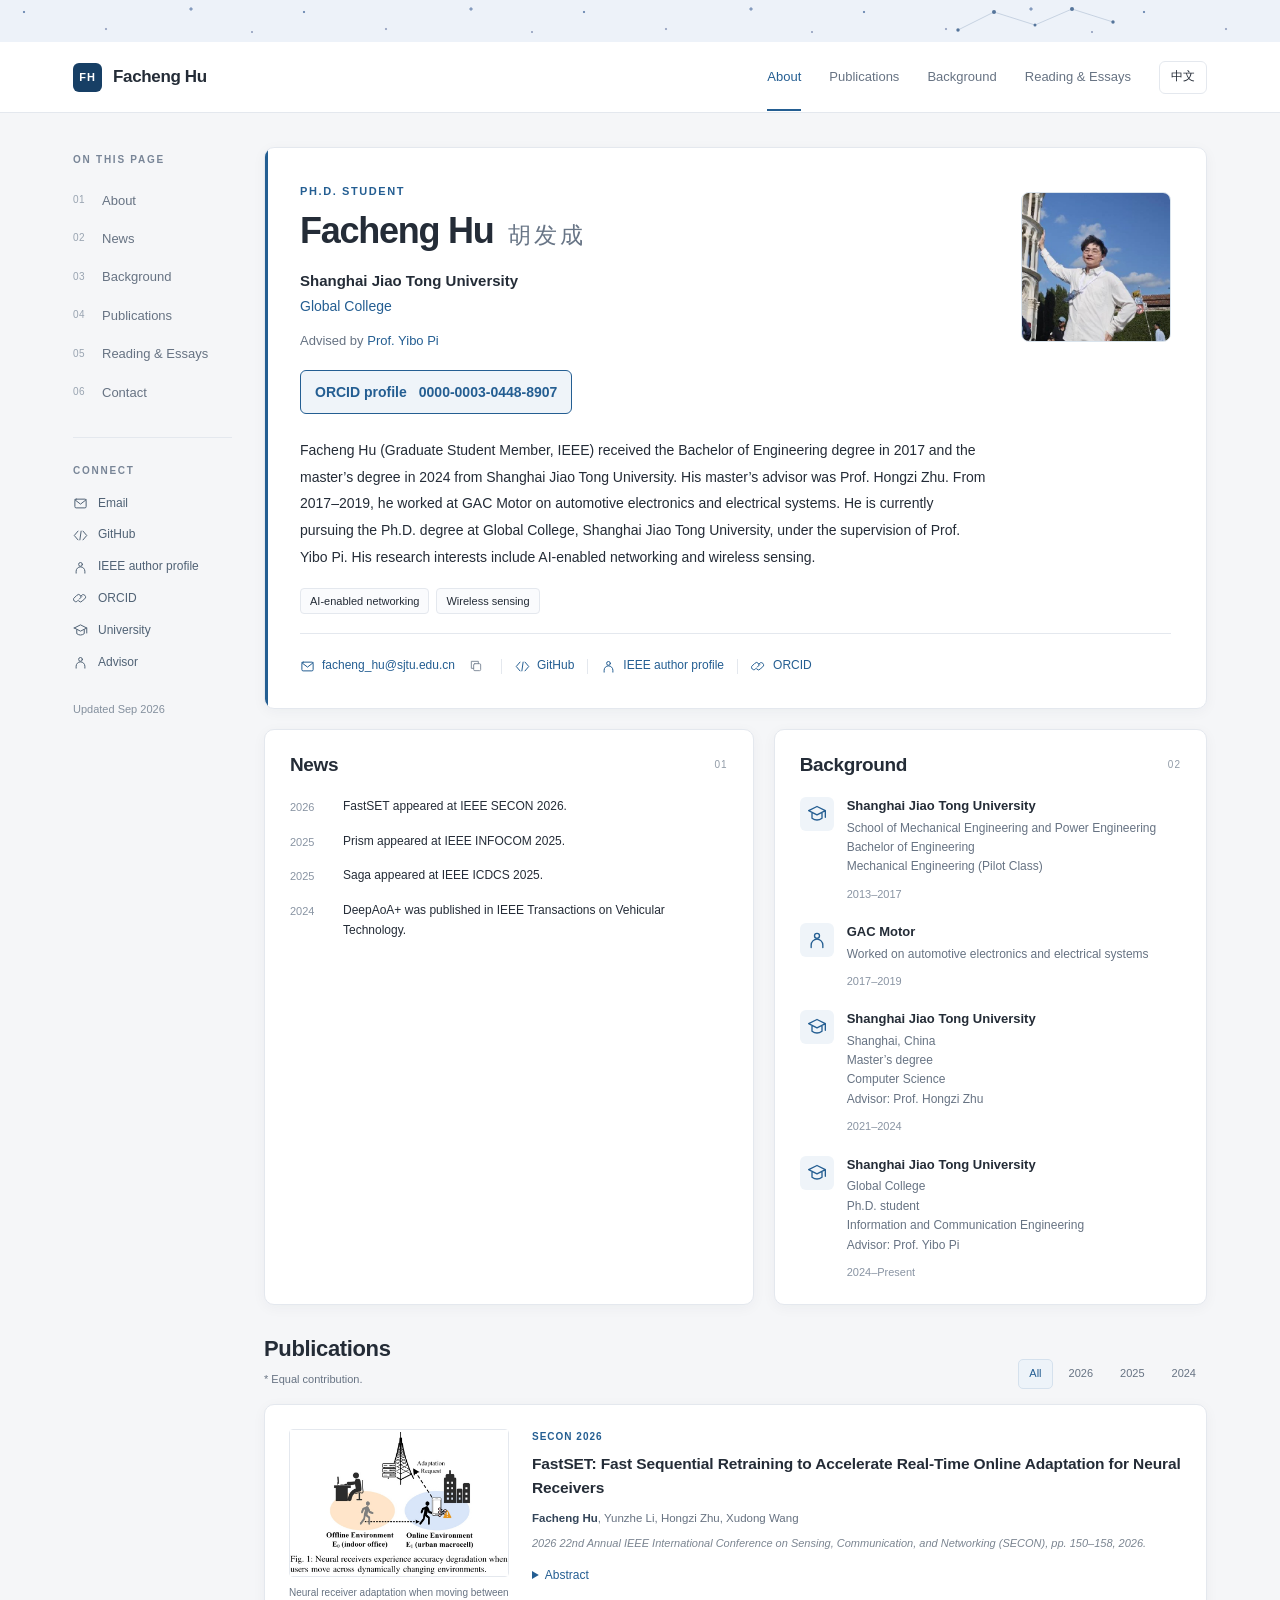
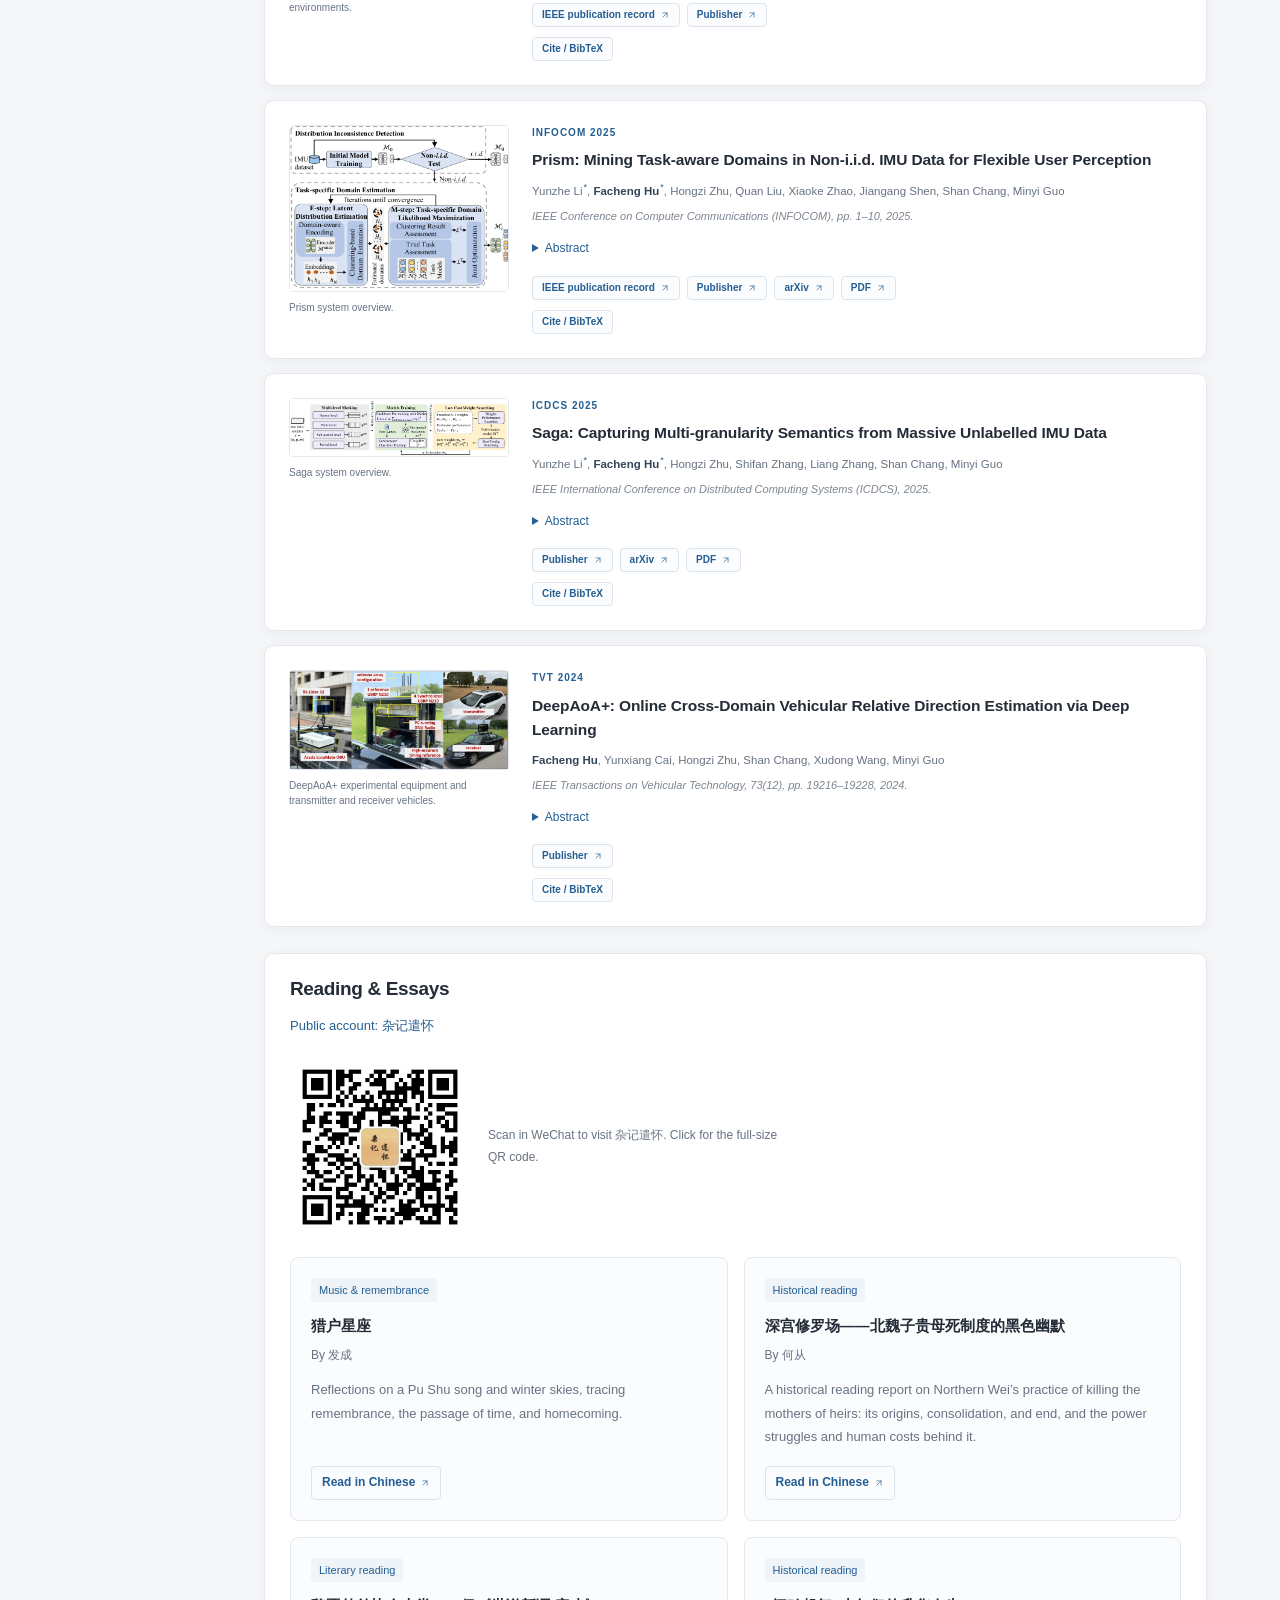
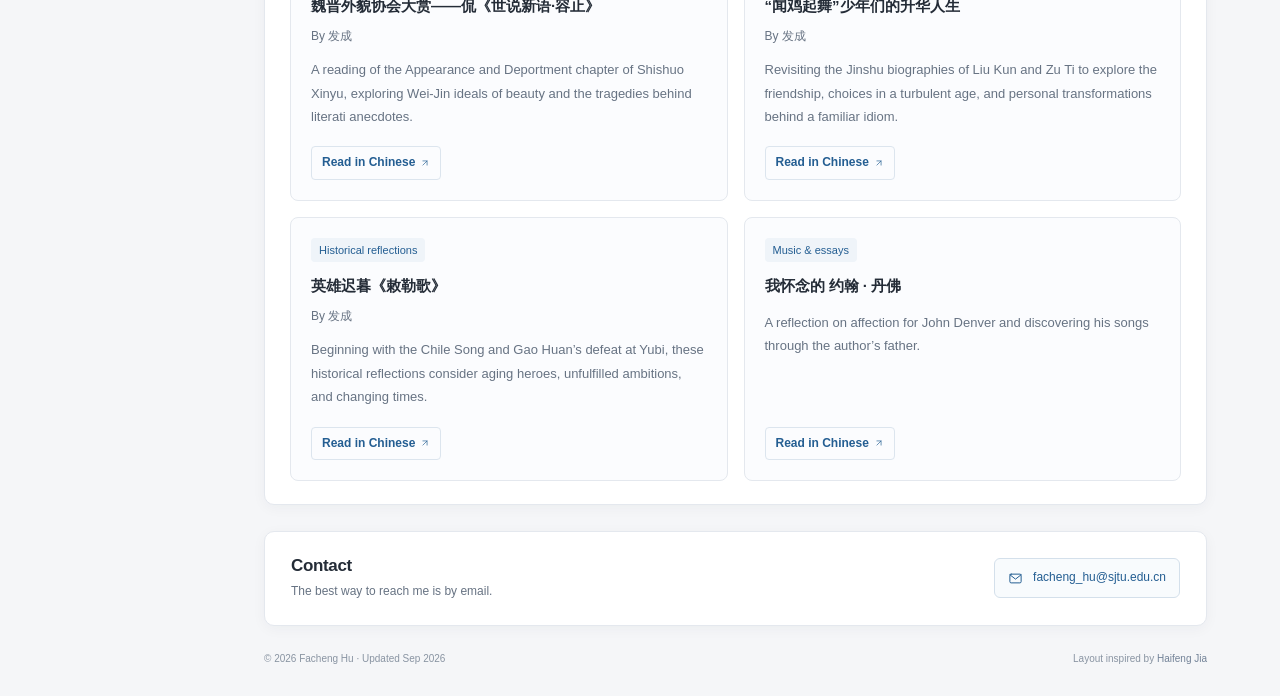
==== index.html @ ac532163 "Remove internal verification wording from visitor-facing copy" ====
<!doctype html>
<html lang="en">
<head>
  <meta charset="utf-8">
  <meta name="viewport" content="width=device-width, initial-scale=1">
  <meta name="description" content="Facheng Hu (Graduate Student Member, IEEE) received the Bachelor of Engineering degree in 2017 and the master’s degree in 2024 from Shanghai Jiao Tong University. His master’s advisor was Prof. Hongzi Zhu. From 2017–2019, he worked at GAC Motor on automotive electronics and electrical systems. He is currently pursuing the Ph.D. degree at Global College, Shanghai Jiao Tong University, under the supervision of Prof. Yibo Pi. His research interests include AI-enabled networking and wireless sensing.">
  <meta name="author" content="Facheng Hu">
  <meta name="theme-color" content="#173f65">
  <meta property="og:type" content="profile">
  <meta property="og:title" content="Facheng Hu · Academic Homepage">
  <meta property="og:description" content="Facheng Hu (Graduate Student Member, IEEE) received the Bachelor of Engineering degree in 2017 and the master’s degree in 2024 from Shanghai Jiao Tong University. His master’s advisor was Prof. Hongzi Zhu. From 2017–2019, he worked at GAC Motor on automotive electronics and electrical systems. He is currently pursuing the Ph.D. degree at Global College, Shanghai Jiao Tong University, under the supervision of Prof. Yibo Pi. His research interests include AI-enabled networking and wireless sensing.">
  <link rel="canonical" href="https://pardonhu.github.io/">
<meta property="og:url" content="https://pardonhu.github.io/">
  <title>Facheng Hu · Academic Homepage</title>
  <link rel="icon" href="assets/favicon.svg" type="image/svg+xml">
  <link rel="stylesheet" href="assets/style.css">
  <script type="application/ld+json">{"@context": "https://schema.org", "@type": "Person", "name": "Facheng Hu", "alternateName": "胡发成", "jobTitle": "Ph.D. Student", "affiliation": {"@type": "CollegeOrUniversity", "name": "Shanghai Jiao Tong University"}, "email": "mailto:facheng_hu@sjtu.edu.cn", "description": "Facheng Hu (Graduate Student Member, IEEE) received the Bachelor of Engineering degree in 2017 and the master’s degree in 2024 from Shanghai Jiao Tong University. His master’s advisor was Prof. Hongzi Zhu. From 2017–2019, he worked at GAC Motor on automotive electronics and electrical systems. He is currently pursuing the Ph.D. degree at Global College, Shanghai Jiao Tong University, under the supervision of Prof. Yibo Pi. His research interests include AI-enabled networking and wireless sensing.", "knowsAbout": ["AI-enabled networking", "Wireless sensing"], "sameAs": ["https://github.com/pardonhu", "https://ieeexplore.ieee.org/author/996384661373839", "https://orcid.org/0000-0003-0448-8907"], "url": "https://pardonhu.github.io/"}</script>
  <script src="assets/main.js" defer></script>
</head>
<body>
  <a class="skip-link" href="#main">Skip to content / 跳转正文</a>
  <div class="starfield" aria-hidden="true">
    <svg viewBox="0 0 180 42" focusable="false" aria-hidden="true">
      <path d="M12 30 48 12 89 25 126 9 167 22" fill="none" stroke="currentColor" stroke-opacity=".25"/>
      <g fill="currentColor"><circle cx="12" cy="30" r="1.7"/><circle cx="48" cy="12" r="2"/><circle cx="89" cy="25" r="1.5"/><circle cx="126" cy="9" r="2"/><circle cx="167" cy="22" r="1.7"/></g>
    </svg>
  </div>
  <header class="topbar">
    <div class="topbar-inner">
      <a class="brand" href="#about" aria-label="Facheng Hu home"><span class="brand-mark" aria-hidden="true">FH</span>Facheng Hu</a>
      <nav class="header-nav" aria-label="Main navigation">
        <a href="#about" aria-current="location"><span data-lang="en" lang="en">About</span><span data-lang="zh" lang="zh-CN">简介</span></a>
        <a href="#publications"><span data-lang="en" lang="en">Publications</span><span data-lang="zh" lang="zh-CN">论文</span></a>
        <a href="#background" class="nav-background"><span data-lang="en" lang="en">Background</span><span data-lang="zh" lang="zh-CN">个人履历</span></a>
        <a href="#reading-notes"><span data-lang="en" lang="en">Reading &amp; Essays</span><span data-lang="zh" lang="zh-CN">读书与随笔</span></a>
        <button class="language-switch js-only" type="button" id="language-switch" aria-label="切换为中文">中文</button>
      </nav>
    </div>
  </header>
  <div class="layout">
    <aside class="sidebar" aria-label="Page navigation and contact links">
      <p class="eyebrow"><span data-lang="en" lang="en">On this page</span><span data-lang="zh" lang="zh-CN">页面导航</span></p>
      <nav class="side-nav" aria-label="Section navigation">
        <a href="#about"><span class="nav-number" aria-hidden="true">01</span><span data-lang="en" lang="en">About</span><span data-lang="zh" lang="zh-CN">简介</span></a>
        <a href="#news"><span class="nav-number" aria-hidden="true">02</span><span data-lang="en" lang="en">News</span><span data-lang="zh" lang="zh-CN">动态</span></a>
        <a href="#background"><span class="nav-number" aria-hidden="true">03</span><span data-lang="en" lang="en">Background</span><span data-lang="zh" lang="zh-CN">个人履历</span></a>
        <a href="#publications"><span class="nav-number" aria-hidden="true">04</span><span data-lang="en" lang="en">Publications</span><span data-lang="zh" lang="zh-CN">论文</span></a>
        <a href="#reading-notes"><span class="nav-number" aria-hidden="true">05</span><span data-lang="en" lang="en">Reading &amp; Essays</span><span data-lang="zh" lang="zh-CN">读书与随笔</span></a>
        <a href="#contact"><span class="nav-number" aria-hidden="true">06</span><span data-lang="en" lang="en">Contact</span><span data-lang="zh" lang="zh-CN">联系</span></a>
      </nav>
      <p class="eyebrow"><span data-lang="en" lang="en">Connect</span><span data-lang="zh" lang="zh-CN">学术联系</span></p>
      <div class="side-links"><a class="" href="mailto:facheng_hu@sjtu.edu.cn"><svg viewBox="0 0 24 24" fill="none" stroke="currentColor" stroke-width="1.6" stroke-linecap="round" stroke-linejoin="round" aria-hidden="true"><rect x="3" y="5" width="18" height="14" rx="2"/><path d="m3 6 9 7 9-7"/></svg><span data-lang="en" lang="en">Email</span><span data-lang="zh" lang="zh-CN">电子邮件</span></a><a class="" href="https://github.com/pardonhu" target="_blank" rel="noopener noreferrer"><svg viewBox="0 0 24 24" fill="none" stroke="currentColor" stroke-width="1.6" stroke-linecap="round" stroke-linejoin="round" aria-hidden="true"><path d="m8 5-6 7 6 7m8-14 6 7-6 7m-5 0 2-14"/></svg><span data-lang="en" lang="en">GitHub</span><span data-lang="zh" lang="zh-CN">GitHub</span></a><a class="" href="https://ieeexplore.ieee.org/author/996384661373839" target="_blank" rel="noopener noreferrer"><svg viewBox="0 0 24 24" fill="none" stroke="currentColor" stroke-width="1.6" stroke-linecap="round" stroke-linejoin="round" aria-hidden="true"><circle cx="12" cy="7" r="3"/><path d="M5 21v-3a7 7 0 0 1 14 0v3"/></svg><span data-lang="en" lang="en">IEEE author profile</span><span data-lang="zh" lang="zh-CN">IEEE 作者主页</span></a><a class="" href="https://orcid.org/0000-0003-0448-8907" target="_blank" rel="noopener noreferrer"><svg viewBox="0 0 24 24" fill="none" stroke="currentColor" stroke-width="1.6" stroke-linecap="round" stroke-linejoin="round" aria-hidden="true"><path d="m10 13 4-4M8 15l-2 2a4 4 0 0 1-5-5l5-5a4 4 0 0 1 6 0m0 2 3-3a4 4 0 0 1 5 5l-5 5a4 4 0 0 1-6 0"/></svg><span data-lang="en" lang="en">ORCID</span><span data-lang="zh" lang="zh-CN">ORCID</span></a><a class="" href="https://www.sjtu.edu.cn/" target="_blank" rel="noopener noreferrer"><svg viewBox="0 0 24 24" fill="none" stroke="currentColor" stroke-width="1.6" stroke-linecap="round" stroke-linejoin="round" aria-hidden="true"><path d="m2 8 10-5 10 5-10 5L2 8Zm4 3v6c4 3 8 3 12 0v-6M22 8v8"/></svg><span data-lang="en" lang="en">University</span><span data-lang="zh" lang="zh-CN">学校主页</span></a><a class="" href="https://yibopi.github.io/" target="_blank" rel="noopener noreferrer"><svg viewBox="0 0 24 24" fill="none" stroke="currentColor" stroke-width="1.6" stroke-linecap="round" stroke-linejoin="round" aria-hidden="true"><circle cx="12" cy="7" r="3"/><path d="M5 21v-3a7 7 0 0 1 14 0v3"/></svg><span data-lang="en" lang="en">Advisor</span><span data-lang="zh" lang="zh-CN">导师主页</span></a></div>
      <p class="side-note"><span data-lang="en" lang="en">Updated Sep 2026</span><span data-lang="zh" lang="zh-CN">2026 年 9 月更新</span></p>
    </aside>
    <main class="main" id="main">
      <section class="profile card" id="about" aria-labelledby="name-heading">
        <div class="profile-top">
          <div>
            <p class="role-line"><span data-lang="en" lang="en">Ph.D. Student</span><span data-lang="zh" lang="zh-CN">博士研究生</span></p>
            <h1 id="name-heading">Facheng Hu<span class="chinese-name" lang="zh-CN">胡发成</span></h1>
            <p class="affiliation"><a class="" href="https://www.sjtu.edu.cn/" target="_blank" rel="noopener noreferrer"><span data-lang="en" lang="en">Shanghai Jiao Tong University</span><span data-lang="zh" lang="zh-CN">上海交通大学</span></a></p>
            <p class="school"><a class="" href="https://gc.sjtu.edu.cn/" target="_blank" rel="noopener noreferrer"><span data-lang="en" lang="en">Global College</span><span data-lang="zh" lang="zh-CN">Global College</span></a></p>
            <p class="advisor"><span data-lang="en" lang="en">Advised by</span><span data-lang="zh" lang="zh-CN">导师</span> <a class="" href="https://yibopi.github.io/" target="_blank" rel="noopener noreferrer"><span data-lang="en" lang="en">Prof. Yibo Pi</span><span data-lang="zh" lang="zh-CN">皮宜博老师</span></a></p>
          </div>
          <div class="portrait has-photo" data-initials="FH"><img data-portrait src="assets/images/portrait.jpg" alt="Facheng Hu outdoors, raising one arm. / 胡发成的户外肖像，抬起一只手臂。" width="150" height="150"></div>
        </div>
        <p class="orcid-feature"><a class="orcid-profile" href="https://orcid.org/0000-0003-0448-8907" target="_blank" rel="noopener noreferrer"><span data-lang="en" lang="en">ORCID profile</span><span data-lang="zh" lang="zh-CN">ORCID 研究者档案</span><span class="orcid-id">0000-0003-0448-8907</span></a></p>
        <p class="bio"><span data-lang="en" lang="en">Facheng Hu (Graduate Student Member, IEEE) received the Bachelor of Engineering degree in 2017 and the master’s degree in 2024 from Shanghai Jiao Tong University. His master’s advisor was Prof. Hongzi Zhu. From 2017–2019, he worked at GAC Motor on automotive electronics and electrical systems. He is currently pursuing the Ph.D. degree at Global College, Shanghai Jiao Tong University, under the supervision of Prof. Yibo Pi. His research interests include AI-enabled networking and wireless sensing.</span><span data-lang="zh" lang="zh-CN">胡发成（IEEE 研究生会员）于 2017 年在上海交通大学获得工学学士学位，并于 2024 年在上海交通大学获得硕士学位，硕士导师为朱弘恣教授。2017–2019 年在广汽乘用车从事汽车电子电气相关工作。目前在上海交通大学 Global College 攻读博士学位，导师为皮宜博教授。研究兴趣为人工智能赋能的网络和无线感知。</span></p>
        
        <div class="interests"><span class="interest"><span data-lang="en" lang="en">AI-enabled networking</span><span data-lang="zh" lang="zh-CN">人工智能赋能的网络</span></span><span class="interest"><span data-lang="en" lang="en">Wireless sensing</span><span data-lang="zh" lang="zh-CN">无线感知</span></span></div>
        <div class="profile-links"><a class="contact-link" href="mailto:facheng_hu@sjtu.edu.cn"><svg viewBox="0 0 24 24" fill="none" stroke="currentColor" stroke-width="1.6" stroke-linecap="round" stroke-linejoin="round" aria-hidden="true"><rect x="3" y="5" width="18" height="14" rx="2"/><path d="m3 6 9 7 9-7"/></svg>facheng_hu@sjtu.edu.cn</a><button type="button" class="copy-email js-only" data-copy="facheng_hu@sjtu.edu.cn" aria-label="Copy email address"><svg viewBox="0 0 24 24" fill="none" stroke="currentColor" stroke-width="1.6" stroke-linecap="round" stroke-linejoin="round" aria-hidden="true"><rect x="8" y="8" width="12" height="12" rx="2"/><path d="M16 8V4H4v12h4"/></svg></button><span class="contact-separator" aria-hidden="true"></span><a class="contact-link" href="https://github.com/pardonhu" target="_blank" rel="noopener noreferrer"><svg viewBox="0 0 24 24" fill="none" stroke="currentColor" stroke-width="1.6" stroke-linecap="round" stroke-linejoin="round" aria-hidden="true"><path d="m8 5-6 7 6 7m8-14 6 7-6 7m-5 0 2-14"/></svg><span data-lang="en" lang="en">GitHub</span><span data-lang="zh" lang="zh-CN">GitHub</span></a><span class="contact-separator" aria-hidden="true"></span><a class="contact-link" href="https://ieeexplore.ieee.org/author/996384661373839" target="_blank" rel="noopener noreferrer"><svg viewBox="0 0 24 24" fill="none" stroke="currentColor" stroke-width="1.6" stroke-linecap="round" stroke-linejoin="round" aria-hidden="true"><circle cx="12" cy="7" r="3"/><path d="M5 21v-3a7 7 0 0 1 14 0v3"/></svg><span data-lang="en" lang="en">IEEE author profile</span><span data-lang="zh" lang="zh-CN">IEEE 作者主页</span></a><span class="contact-separator" aria-hidden="true"></span><a class="contact-link" href="https://orcid.org/0000-0003-0448-8907" target="_blank" rel="noopener noreferrer"><svg viewBox="0 0 24 24" fill="none" stroke="currentColor" stroke-width="1.6" stroke-linecap="round" stroke-linejoin="round" aria-hidden="true"><path d="m10 13 4-4M8 15l-2 2a4 4 0 0 1-5-5l5-5a4 4 0 0 1 6 0m0 2 3-3a4 4 0 0 1 5 5l-5 5a4 4 0 0 1-6 0"/></svg><span data-lang="en" lang="en">ORCID</span><span data-lang="zh" lang="zh-CN">ORCID</span></a></div>
      </section>
      <div class="overview-grid">
        <section class="section-card card" id="news" aria-labelledby="news-heading">
          <div class="section-heading"><h2 id="news-heading"><span data-lang="en" lang="en">News</span><span data-lang="zh" lang="zh-CN">动态</span></h2><span class="section-index" aria-hidden="true">01</span></div>
          <ul class="news-list"><li class="news-item"><span class="news-date">2026</span><div><a class="" href="https://www.proceedings.com/content/086/086473webtoc.pdf#page=4" target="_blank" rel="noopener noreferrer"><span data-lang="en" lang="en">FastSET appeared at IEEE SECON 2026.</span><span data-lang="zh" lang="zh-CN">FastSET 发表于 IEEE SECON 2026。</span></a></div></li><li class="news-item"><span class="news-date">2025</span><div><a class="" href="https://doi.org/10.1109/INFOCOM55648.2025.11044768" target="_blank" rel="noopener noreferrer"><span data-lang="en" lang="en">Prism appeared at IEEE INFOCOM 2025.</span><span data-lang="zh" lang="zh-CN">Prism 发表于 IEEE INFOCOM 2025。</span></a></div></li><li class="news-item"><span class="news-date">2025</span><div><a class="" href="https://doi.org/10.1109/ICDCS63083.2025.00090" target="_blank" rel="noopener noreferrer"><span data-lang="en" lang="en">Saga appeared at IEEE ICDCS 2025.</span><span data-lang="zh" lang="zh-CN">Saga 发表于 IEEE ICDCS 2025。</span></a></div></li><li class="news-item"><span class="news-date">2024</span><div><a class="" href="https://doi.org/10.1109/TVT.2024.3445722" target="_blank" rel="noopener noreferrer"><span data-lang="en" lang="en">DeepAoA+ was published in IEEE Transactions on Vehicular Technology.</span><span data-lang="zh" lang="zh-CN">DeepAoA+ 发表于 IEEE Transactions on Vehicular Technology。</span></a></div></li></ul>
        </section>
        <section class="section-card card" id="background" aria-labelledby="background-heading">
          <div class="section-heading"><h2 id="background-heading"><span data-lang="en" lang="en">Background</span><span data-lang="zh" lang="zh-CN">个人履历</span></h2><span class="section-index" aria-hidden="true">02</span></div>
          <div class="education-item background-item" data-education-index="2"><div class="education-icon" aria-hidden="true"><svg viewBox="0 0 24 24" fill="none" stroke="currentColor" stroke-width="1.6" stroke-linecap="round" stroke-linejoin="round" aria-hidden="true"><path d="m2 8 10-5 10 5-10 5L2 8Zm4 3v6c4 3 8 3 12 0v-6M22 8v8"/></svg></div><div><div class="education-name"><span data-lang="en" lang="en">Shanghai Jiao Tong University</span><span data-lang="zh" lang="zh-CN">上海交通大学</span></div><div class="education-school"><span data-lang="en" lang="en">School of Mechanical Engineering and Power Engineering</span><span data-lang="zh" lang="zh-CN">机械与动力工程学院</span></div><div class="education-degree"><span data-lang="en" lang="en">Bachelor of Engineering</span><span data-lang="zh" lang="zh-CN">工学学士</span></div><div class="education-major"><span data-lang="en" lang="en">Mechanical Engineering (Pilot Class)</span><span data-lang="zh" lang="zh-CN">机械工程（试点班）</span></div><div class="education-period"><span data-lang="en" lang="en">2013–2017</span><span data-lang="zh" lang="zh-CN">2013–2017 年</span></div></div></div><div class="education-item background-item" data-experience-index="0"><div class="education-icon" aria-hidden="true"><svg viewBox="0 0 24 24" fill="none" stroke="currentColor" stroke-width="1.6" stroke-linecap="round" stroke-linejoin="round" aria-hidden="true"><circle cx="12" cy="7" r="3"/><path d="M5 21v-3a7 7 0 0 1 14 0v3"/></svg></div><div><div class="education-name"><span data-lang="en" lang="en">GAC Motor</span><span data-lang="zh" lang="zh-CN">广汽乘用车</span></div><div class="education-degree"><span data-lang="en" lang="en">Worked on automotive electronics and electrical systems</span><span data-lang="zh" lang="zh-CN">从事汽车电子电气相关工作</span></div><div class="education-period"><span data-lang="en" lang="en">2017–2019</span><span data-lang="zh" lang="zh-CN">2017–2019 年</span></div></div></div><div class="education-item background-item" data-education-index="1"><div class="education-icon" aria-hidden="true"><svg viewBox="0 0 24 24" fill="none" stroke="currentColor" stroke-width="1.6" stroke-linecap="round" stroke-linejoin="round" aria-hidden="true"><path d="m2 8 10-5 10 5-10 5L2 8Zm4 3v6c4 3 8 3 12 0v-6M22 8v8"/></svg></div><div><div class="education-name"><span data-lang="en" lang="en">Shanghai Jiao Tong University</span><span data-lang="zh" lang="zh-CN">上海交通大学</span></div><div class="education-school"><span data-lang="en" lang="en">Shanghai, China</span><span data-lang="zh" lang="zh-CN">中国上海</span></div><div class="education-degree"><span data-lang="en" lang="en">Master’s degree</span><span data-lang="zh" lang="zh-CN">硕士学位</span></div><div class="education-major"><span data-lang="en" lang="en">Computer Science</span><span data-lang="zh" lang="zh-CN">计算机专业</span></div><div class="education-degree"><span data-lang="en" lang="en">Advisor: </span><span data-lang="zh" lang="zh-CN">导师：</span><span data-lang="en" lang="en">Prof. Hongzi Zhu</span><span data-lang="zh" lang="zh-CN">朱弘恣教授</span></div><div class="education-period"><span data-lang="en" lang="en">2021–2024</span><span data-lang="zh" lang="zh-CN">2021–2024 年</span></div></div></div><div class="education-item background-item" data-education-index="0"><div class="education-icon" aria-hidden="true"><svg viewBox="0 0 24 24" fill="none" stroke="currentColor" stroke-width="1.6" stroke-linecap="round" stroke-linejoin="round" aria-hidden="true"><path d="m2 8 10-5 10 5-10 5L2 8Zm4 3v6c4 3 8 3 12 0v-6M22 8v8"/></svg></div><div><div class="education-name"><span data-lang="en" lang="en">Shanghai Jiao Tong University</span><span data-lang="zh" lang="zh-CN">上海交通大学</span></div><div class="education-school"><span data-lang="en" lang="en">Global College</span><span data-lang="zh" lang="zh-CN">Global College</span></div><div class="education-degree"><span data-lang="en" lang="en">Ph.D. student</span><span data-lang="zh" lang="zh-CN">博士研究生</span></div><div class="education-major"><span data-lang="en" lang="en">Information and Communication Engineering</span><span data-lang="zh" lang="zh-CN">信息与通信工程</span></div><div class="education-degree"><span data-lang="en" lang="en">Advisor: </span><span data-lang="zh" lang="zh-CN">导师：</span><span data-lang="en" lang="en">Prof. Yibo Pi</span><span data-lang="zh" lang="zh-CN">皮宜博教授</span></div><div class="education-period"><span data-lang="en" lang="en">2024–Present</span><span data-lang="zh" lang="zh-CN">2024–至今</span></div></div></div>
        </section>
      </div>
      <section class="publications" id="publications" aria-labelledby="publications-heading">
        <div class="publications-header">
          <div><h2 id="publications-heading"><span data-lang="en" lang="en">Publications</span><span data-lang="zh" lang="zh-CN">论文</span></h2><p class="section-subtitle"><span data-lang="en" lang="en">* Equal contribution.</span><span data-lang="zh" lang="zh-CN">* 表示共同贡献。</span></p></div>
          <div class="filters js-only" role="group" aria-label="Filter publications by year"><button type="button" class="filter" data-filter="all" aria-pressed="true"><span data-lang="en" lang="en">All</span><span data-lang="zh" lang="zh-CN">全部</span></button><button type="button" class="filter" data-filter="2026" aria-pressed="false">2026</button><button type="button" class="filter" data-filter="2025" aria-pressed="false">2025</button><button type="button" class="filter" data-filter="2024" aria-pressed="false">2024</button></div>
        </div>
        <p class="sr-only" id="filter-status" role="status" aria-live="polite"></p>
        <div class="publication-list"><article class="publication-card card has-figure" data-year="2026" id="paper-fastset">
      <figure class="pub-figure"><a class="figure-image" href="assets/images/fastset-overview.jpg" target="_blank" rel="noopener noreferrer"><img loading="lazy" src="assets/images/fastset-overview.jpg" alt="FastSET environment switch: a user moves from an indoor office to an urban macrocell, triggering a neural receiver adaptation request. The embedded caption describes accuracy degradation across changing environments. / FastSET 环境切换：用户从室内办公室移动到城市宏小区，触发神经接收机适应请求；原图内嵌图注说明环境变化导致的准确率下降。" width="788" height="528"></a><figcaption><span data-lang="en" lang="en">Neural receiver adaptation when moving between environments.</span><span data-lang="zh" lang="zh-CN">跨环境移动时的神经接收机适应。</span></figcaption></figure><div class="pub-content">
        <div class="pub-meta">SECON 2026</div>
        <h3 class="pub-title"><a class="" href="https://doi.org/10.1109/SECON68281.2026.11579146" target="_blank" rel="noopener noreferrer">FastSET: Fast Sequential Retraining to Accelerate Real-Time Online Adaptation for Neural Receivers</a></h3>
        <p class="pub-authors"><strong>Facheng Hu</strong>, Yunzhe Li, Hongzi Zhu, Xudong Wang</p>
        <p class="pub-venue">2026 22nd Annual IEEE International Conference on Sensing, Communication, and Networking (SECON), pp. 150–158, 2026.</p>
        <details class="abstract"><summary><span data-lang="en" lang="en">Abstract</span><span data-lang="zh" lang="zh-CN">摘要</span></summary><p class="pub-description"><span data-lang="en" lang="en">Neural receivers for wireless communication must adapt rapidly to time-varying channels to ensure reliable performance. However, frequent online adaptation incurs significant latency and computational overhead, limiting real-time deployment. Inspired by the modular design of conventional receivers, we propose FastSET, a fast sequential retraining strategy that decomposes the neural receiver into a neural estimator and a neural demapper, accelerating adaptation via a decoupled twostage sequential update. An offline model search identifies an efficient estimator-demapper split that balances performance and complexity. During online operation, FastSET first updates the estimator with a few gradient steps, then refines the demapper while keeping the estimator frozen, mitigating the inherent moving-target problem and reducing total adaptation time. We evaluate FastSET on a frequency-domain OFDM receiver under 3GPP TDL channel models and ray-traced urban scenarios. Experimental results demonstrate that FastSET achieves 5.1–5.9 × faster adaptation than end-to-end retraining, while limiting BER degradation to within 3% compared to the baseline across diverse dynamic environments.</span><span data-lang="zh" lang="zh-CN">用于无线通信的神经接收机必须快速适应时变信道，以确保可靠的性能。然而，频繁的在线适应会产生显著的延迟和计算开销，限制实时部署。受传统接收机模块化设计的启发，我们提出 FastSET，一种快速顺序重训练策略，将神经接收机分解为神经估计器和神经解映射器，通过解耦的两阶段顺序更新加速适应。离线模型搜索确定一种兼顾性能与复杂度的高效估计器与解映射器划分方式。在线运行时，FastSET 首先通过少量梯度更新步骤更新估计器，然后在保持估计器冻结的同时进一步训练解映射器，从而缓解固有的移动目标问题，并缩短总适应时间。我们在 3GPP 抽头延迟线（TDL）信道模型和射线追踪的城市场景下，使用频域正交频分复用（OFDM）接收机评估 FastSET。实验结果表明，在多种动态环境中，FastSET 的适应速度达到端到端重训练的 5.1–5.9 倍，同时将相对于基线的误码率（BER）性能退化控制在 3% 以内。</span></p></details>
        <div class="pub-links"><a class="pub-link" href="https://ieeexplore.ieee.org/document/11579146/" target="_blank" rel="noopener noreferrer"><span data-lang="en" lang="en">IEEE publication record</span><span data-lang="zh" lang="zh-CN">IEEE 发表记录</span><svg viewBox="0 0 24 24" fill="none" stroke="currentColor" stroke-width="1.6" stroke-linecap="round" stroke-linejoin="round" aria-hidden="true"><path d="M7 17 17 7M7 7h10v10"/></svg></a><a class="pub-link" href="https://doi.org/10.1109/SECON68281.2026.11579146" target="_blank" rel="noopener noreferrer"><span data-lang="en" lang="en">Publisher</span><span data-lang="zh" lang="zh-CN">出版页面</span><svg viewBox="0 0 24 24" fill="none" stroke="currentColor" stroke-width="1.6" stroke-linecap="round" stroke-linejoin="round" aria-hidden="true"><path d="M7 17 17 7M7 7h10v10"/></svg></a></div>
        <details class="citation">
          <summary class="cite-toggle"><span data-lang="en" lang="en">Cite / BibTeX</span><span data-lang="zh" lang="zh-CN">引用 / BibTeX</span></summary>
          <div class="citation-box"><pre><code id="bib-fastset">@inproceedings{hu2026fastset,
  title = {{FastSET: Fast Sequential Retraining to Accelerate Real-Time Online Adaptation for Neural Receivers}},
  author = {Facheng Hu and Yunzhe Li and Hongzi Zhu and Xudong Wang},
  booktitle = {2026 22nd Annual IEEE International Conference on Sensing, Communication, and Networking (SECON)},
  year = {2026},
  pages = {150--158},
  doi = {10.1109/SECON68281.2026.11579146}
}</code></pre>
          <button class="copy-citation js-only" type="button" data-copy-citation="bib-fastset"><svg viewBox="0 0 24 24" fill="none" stroke="currentColor" stroke-width="1.6" stroke-linecap="round" stroke-linejoin="round" aria-hidden="true"><rect x="8" y="8" width="12" height="12" rx="2"/><path d="M16 8V4H4v12h4"/></svg><span data-lang="en" lang="en">Copy BibTeX</span><span data-lang="zh" lang="zh-CN">复制 BibTeX</span></button></div>
        </details>
      </div>
    </article><article class="publication-card card has-figure" data-year="2025" id="paper-prism">
      <figure class="pub-figure"><a class="figure-image" href="assets/images/prism-overview.png" target="_blank" rel="noopener noreferrer"><img loading="lazy" src="assets/images/prism-overview.png" alt="Prism system architecture: IMU datasets are tested for non-i.i.d. properties, then partitioned into task-aware domains for model training and online inference. / Prism 系统架构：检测 IMU 数据的非独立同分布特性，划分任务相关域并训练模型，用于在线推理。" width="722" height="547"></a><figcaption><span data-lang="en" lang="en">Prism system overview.</span><span data-lang="zh" lang="zh-CN">Prism 系统概览。</span></figcaption></figure><div class="pub-content">
        <div class="pub-meta">INFOCOM 2025</div>
        <h3 class="pub-title"><a class="" href="https://doi.org/10.1109/INFOCOM55648.2025.11044768" target="_blank" rel="noopener noreferrer">Prism: Mining Task-aware Domains in Non-i.i.d. IMU Data for Flexible User Perception</a></h3>
        <p class="pub-authors">Yunzhe Li<sup>*</sup>, <strong>Facheng Hu</strong><sup>*</sup>, Hongzi Zhu, Quan Liu, Xiaoke Zhao, Jiangang Shen, Shan Chang, Minyi Guo</p>
        <p class="pub-venue">IEEE Conference on Computer Communications (INFOCOM), pp. 1–10, 2025.</p>
        <details class="abstract"><summary><span data-lang="en" lang="en">Abstract</span><span data-lang="zh" lang="zh-CN">摘要</span></summary><p class="pub-description"><span data-lang="en" lang="en">A wide range of user perception applications leverage inertial measurement unit (IMU) data for online prediction. However, restricted by the non-i.i.d. nature of IMU data collected from mobile devices, most systems work well only in a controlled setting (e.g., for a specific user in particular postures), limiting application scenarios. To achieve uncontrolled online prediction on mobile devices, referred to as the flexible user perception (FUP) problem, is attractive but hard. In this paper, we propose a novel scheme, called Prism, which can obtain high FUP accuracy on mobile devices. The core of Prism is to discover task-aware domains embedded in IMU dataset, and to train a domain-aware model on each identified domain. To this end, we design an expectation-maximization (EM) algorithm to estimate latent domains with respect to the specific downstream perception task. Finally, the best-fit model can be automatically selected for use by comparing the test sample and all identified domains in the feature space. We implement Prism on various mobile devices and conduct extensive experiments. Results demonstrate that Prism can achieve the best FUP performance with a low latency.</span><span data-lang="zh" lang="zh-CN">众多用户感知应用利用惯性测量单元（IMU）数据进行在线预测。然而，受移动设备所采集 IMU 数据的非独立同分布特性限制，大多数系统仅在受控条件下（例如特定用户采用特定姿态时）表现良好，这限制了应用场景。在移动设备上实现不受控条件下的在线预测，即灵活用户感知（FUP）问题，具有吸引力，但也很困难。本文提出了一种名为 Prism 的新方案，能够在移动设备上获得较高的 FUP 准确率。Prism 的核心是发现 IMU 数据集中蕴含的任务感知域，并在每个识别出的域上训练一个域感知模型。为此，我们设计了一种期望最大化（EM）算法，针对具体的下游感知任务估计潜在域。最后，通过在特征空间中比较测试样本与所有识别出的域，可以自动选择最合适的模型供使用。我们在多种移动设备上实现了 Prism，并进行了广泛实验。结果表明，Prism 能够以较低的延迟实现最佳 FUP 性能。</span></p></details>
        <div class="pub-links"><a class="pub-link" href="https://ieeexplore.ieee.org/document/11044768/" target="_blank" rel="noopener noreferrer"><span data-lang="en" lang="en">IEEE publication record</span><span data-lang="zh" lang="zh-CN">IEEE 发表记录</span><svg viewBox="0 0 24 24" fill="none" stroke="currentColor" stroke-width="1.6" stroke-linecap="round" stroke-linejoin="round" aria-hidden="true"><path d="M7 17 17 7M7 7h10v10"/></svg></a><a class="pub-link" href="https://doi.org/10.1109/INFOCOM55648.2025.11044768" target="_blank" rel="noopener noreferrer"><span data-lang="en" lang="en">Publisher</span><span data-lang="zh" lang="zh-CN">出版页面</span><svg viewBox="0 0 24 24" fill="none" stroke="currentColor" stroke-width="1.6" stroke-linecap="round" stroke-linejoin="round" aria-hidden="true"><path d="M7 17 17 7M7 7h10v10"/></svg></a><a class="pub-link" href="https://arxiv.org/abs/2501.01598" target="_blank" rel="noopener noreferrer">arXiv<svg viewBox="0 0 24 24" fill="none" stroke="currentColor" stroke-width="1.6" stroke-linecap="round" stroke-linejoin="round" aria-hidden="true"><path d="M7 17 17 7M7 7h10v10"/></svg></a><a class="pub-link" href="https://arxiv.org/pdf/2501.01598" target="_blank" rel="noopener noreferrer">PDF<svg viewBox="0 0 24 24" fill="none" stroke="currentColor" stroke-width="1.6" stroke-linecap="round" stroke-linejoin="round" aria-hidden="true"><path d="M7 17 17 7M7 7h10v10"/></svg></a></div>
        <details class="citation">
          <summary class="cite-toggle"><span data-lang="en" lang="en">Cite / BibTeX</span><span data-lang="zh" lang="zh-CN">引用 / BibTeX</span></summary>
          <div class="citation-box"><pre><code id="bib-prism">@inproceedings{li2025prism,
  title = {{Prism: Mining Task-aware Domains in Non-i.i.d. IMU Data for Flexible User Perception}},
  author = {Yunzhe Li and Facheng Hu and Hongzi Zhu and Quan Liu and Xiaoke Zhao and Jiangang Shen and Shan Chang and Minyi Guo},
  booktitle = {IEEE Conference on Computer Communications (INFOCOM)},
  year = {2025},
  pages = {1--10},
  doi = {10.1109/INFOCOM55648.2025.11044768}
}</code></pre>
          <button class="copy-citation js-only" type="button" data-copy-citation="bib-prism"><svg viewBox="0 0 24 24" fill="none" stroke="currentColor" stroke-width="1.6" stroke-linecap="round" stroke-linejoin="round" aria-hidden="true"><rect x="8" y="8" width="12" height="12" rx="2"/><path d="M16 8V4H4v12h4"/></svg><span data-lang="en" lang="en">Copy BibTeX</span><span data-lang="zh" lang="zh-CN">复制 BibTeX</span></button></div>
        </details>
      </div>
    </article><article class="publication-card card has-figure" data-year="2025" id="paper-saga">
      <figure class="pub-figure"><a class="figure-image" href="assets/images/saga-overview.png" target="_blank" rel="noopener noreferrer"><img loading="lazy" src="assets/images/saga-overview.png" alt="Overview of Saga: multi-level masking, models training, and low cost weight searching. / Saga 总览：多层级掩码、模型训练与低成本权重搜索。" width="1411" height="374"></a><figcaption><span data-lang="en" lang="en">Saga system overview.</span><span data-lang="zh" lang="zh-CN">Saga 系统概览。</span></figcaption></figure><div class="pub-content">
        <div class="pub-meta">ICDCS 2025</div>
        <h3 class="pub-title"><a class="" href="https://doi.org/10.1109/ICDCS63083.2025.00090" target="_blank" rel="noopener noreferrer">Saga: Capturing Multi-granularity Semantics from Massive Unlabelled IMU Data</a></h3>
        <p class="pub-authors">Yunzhe Li<sup>*</sup>, <strong>Facheng Hu</strong><sup>*</sup>, Hongzi Zhu, Shifan Zhang, Liang Zhang, Shan Chang, Minyi Guo</p>
        <p class="pub-venue">IEEE International Conference on Distributed Computing Systems (ICDCS), 2025.</p>
        <details class="abstract"><summary><span data-lang="en" lang="en">Abstract</span><span data-lang="zh" lang="zh-CN">摘要</span></summary><p class="pub-description"><span data-lang="en" lang="en">Inertial measurement units (IMUs), have been prevalently used in a wide range of mobile perception applications such as activity recognition and user authentication, where a large amount of labelled data are normally required to train a satisfactory model. However, it is difficult to label micro-activities in massive IMU data due to the hardness of understanding raw IMU data and the lack of ground truth. In this paper, we propose a novel fine-grained user perception approach, called Saga, which only needs a small amount of labelled IMU data to achieve stunning user perception accuracy. The core idea of Saga is to first pre-train a backbone feature extraction model, utilizing the rich semantic information of different levels embedded in the massive unlabelled IMU data. Meanwhile, for a specific downstream user perception application, Bayesian Optimization is employed to determine the optimal weights for pre-training tasks involving different semantic levels. We implement Saga on five typical mobile phones and evaluate Saga on three typical tasks on three IMU datasets. Results show that when only using about 100 training samples per class, Saga can achieve over 90% accuracy of the full-fledged model trained on over ten thousands training samples with no additional system overhead.</span><span data-lang="zh" lang="zh-CN">惯性测量单元（IMU）已广泛用于活动识别、用户身份认证等各类移动感知应用，这些应用通常需要大量有标签数据才能训练出令人满意的模型。然而，由于原始 IMU 数据难以理解且缺乏真实标注，很难为海量 IMU 数据中的微活动添加标签。本文提出了一种名为 Saga 的新型细粒度用户感知方法，只需少量有标签 IMU 数据即可实现出色的用户感知准确率。Saga 的核心思想是利用海量无标签 IMU 数据中蕴含的不同层级的丰富语义信息，首先预训练一个骨干特征提取模型。同时，针对具体的下游用户感知应用，采用贝叶斯优化来确定涉及不同语义层级的预训练任务的最优权重。我们在五款典型手机上实现了 Saga，并在三个 IMU 数据集上的三项典型任务中对其进行评估。结果表明，每类仅使用约 100 个训练样本时，Saga 就能够达到使用一万多个训练样本训练的完整模型准确率的 90% 以上，且不增加系统开销。</span></p></details>
        <div class="pub-links"><a class="pub-link" href="https://doi.org/10.1109/ICDCS63083.2025.00090" target="_blank" rel="noopener noreferrer"><span data-lang="en" lang="en">Publisher</span><span data-lang="zh" lang="zh-CN">出版页面</span><svg viewBox="0 0 24 24" fill="none" stroke="currentColor" stroke-width="1.6" stroke-linecap="round" stroke-linejoin="round" aria-hidden="true"><path d="M7 17 17 7M7 7h10v10"/></svg></a><a class="pub-link" href="https://arxiv.org/abs/2504.11726" target="_blank" rel="noopener noreferrer">arXiv<svg viewBox="0 0 24 24" fill="none" stroke="currentColor" stroke-width="1.6" stroke-linecap="round" stroke-linejoin="round" aria-hidden="true"><path d="M7 17 17 7M7 7h10v10"/></svg></a><a class="pub-link" href="https://arxiv.org/pdf/2504.11726" target="_blank" rel="noopener noreferrer">PDF<svg viewBox="0 0 24 24" fill="none" stroke="currentColor" stroke-width="1.6" stroke-linecap="round" stroke-linejoin="round" aria-hidden="true"><path d="M7 17 17 7M7 7h10v10"/></svg></a></div>
        <details class="citation">
          <summary class="cite-toggle"><span data-lang="en" lang="en">Cite / BibTeX</span><span data-lang="zh" lang="zh-CN">引用 / BibTeX</span></summary>
          <div class="citation-box"><pre><code id="bib-saga">@inproceedings{li2025saga,
  title = {{Saga: Capturing Multi-granularity Semantics from Massive Unlabelled IMU Data}},
  author = {Yunzhe Li and Facheng Hu and Hongzi Zhu and Shifan Zhang and Liang Zhang and Shan Chang and Minyi Guo},
  booktitle = {IEEE International Conference on Distributed Computing Systems (ICDCS)},
  year = {2025},
  doi = {10.1109/ICDCS63083.2025.00090}
}</code></pre>
          <button class="copy-citation js-only" type="button" data-copy-citation="bib-saga"><svg viewBox="0 0 24 24" fill="none" stroke="currentColor" stroke-width="1.6" stroke-linecap="round" stroke-linejoin="round" aria-hidden="true"><rect x="8" y="8" width="12" height="12" rx="2"/><path d="M16 8V4H4v12h4"/></svg><span data-lang="en" lang="en">Copy BibTeX</span><span data-lang="zh" lang="zh-CN">复制 BibTeX</span></button></div>
        </details>
      </div>
    </article><article class="publication-card card has-figure" data-year="2024" id="paper-deepaoa">
      <figure class="pub-figure"><a class="figure-image" href="assets/images/deepaoa-overview.jpg" target="_blank" rel="noopener noreferrer"><img loading="lazy" src="assets/images/deepaoa-overview.jpg" alt="DeepAoA+ experimental setup with labeled lidar and onboard unit, antenna array, synchronized USRP receivers, timing reference, computer, and transmitter and receiver vehicles. / DeepAoA+ 实验装置：标注了激光雷达与车载单元、天线阵列、同步 USRP 接收设备、时间基准、计算机，以及发射车和接收车。" width="776" height="348"></a><figcaption><span data-lang="en" lang="en">DeepAoA+ experimental equipment and transmitter and receiver vehicles.</span><span data-lang="zh" lang="zh-CN">DeepAoA+ 实验设备与发射、接收车辆。</span></figcaption></figure><div class="pub-content">
        <div class="pub-meta">TVT 2024</div>
        <h3 class="pub-title"><a class="" href="https://doi.org/10.1109/TVT.2024.3445722" target="_blank" rel="noopener noreferrer">DeepAoA+: Online Cross-Domain Vehicular Relative Direction Estimation via Deep Learning</a></h3>
        <p class="pub-authors"><strong>Facheng Hu</strong>, Yunxiang Cai, Hongzi Zhu, Shan Chang, Xudong Wang, Minyi Guo</p>
        <p class="pub-venue">IEEE Transactions on Vehicular Technology, 73(12), pp. 19216–19228, 2024.</p>
        <details class="abstract"><summary><span data-lang="en" lang="en">Abstract</span><span data-lang="zh" lang="zh-CN">摘要</span></summary><p class="pub-description"><span data-lang="en" lang="en">Relative direction estimation among neighboring vehicles in urban environments is essential to a wide variety of driving safety applications. To obtain accurate direction information solely from vehicle-to-vehicle (V2V) communications is desirable but very challenging due to enormous multipath effects. In this paper, we propose an online cross-domain vehicular relative direction estimation method, called DeepAoA+, based on a domain adaptive deep learning method. More specifically, the channel state information (CSI) is estimated from a set of synchronized receiving radios at a receiver vehicle. By taking the CSI phase difference between a pair of such radios, CSI phase errors in the baseband can be effectively eliminated, which makes a compelling feature to represent the direction of incident radio frequency (RF) signals and the dynamic channel characteristics. Moreover, to conquer the non-i.i.d(independent and identically distributed) problem caused by dynamic environments, DeepAoA+ discovers latent domains in the CSI phase difference dataset. For each identified domain, a domain-specific model is trained to estimate the Angle-of-Arrival (AoA) of incoming signals. To this end, a framework based on an expectation-maximization (EM) algorithm is proposed to obtain domain partitions considering downstream AoA estimation tasks. Furthermore, a pre-training technique is used to enhance the robustness of AoA estimation with misclassified test samples. We implement a prototype of DeepAoA+, using four synchronized Universal Software Radio Peripherals (USRPs) from various scenarios, and conduct extensive real-world experiments. The results demonstrate that DeepAoA+ can achieve the best AoA estimation with low latency.</span><span data-lang="zh" lang="zh-CN">城市环境中相邻车辆之间的相对方向估计对于各类驾驶安全应用至关重要。仅通过车与车（V2V）通信获取准确的方向信息很有价值，但由于严重的多径效应，这一任务极具挑战性。本文提出了一种基于域自适应深度学习方法的在线跨域车辆相对方向估计方法，称为 DeepAoA+。具体而言，在接收车辆上通过一组同步接收无线电设备估计信道状态信息（CSI）。通过计算其中一对无线电设备之间的 CSI 相位差，可以有效消除基带中的 CSI 相位误差，从而形成一种有效特征，用于表示入射射频（RF）信号的方向和动态信道特性。此外，为克服动态环境导致的非独立同分布问题，DeepAoA+ 在 CSI 相位差数据集中发现潜在域。针对每个识别出的域，训练一个域专属模型来估计入射信号的到达角（AoA）。为此，提出了一个基于期望最大化（EM）算法的框架，在考虑下游 AoA 估计任务的情况下获得域划分。此外，采用预训练技术来增强 AoA 估计在测试样本被错误分类时的鲁棒性。我们使用四台同步的通用软件无线电外设（USRP），在多种场景下实现了 DeepAoA+ 原型，并进行了广泛的真实环境实验。结果表明，DeepAoA+ 能够以较低的延迟实现最佳 AoA 估计。</span></p></details>
        <div class="pub-links"><a class="pub-link" href="https://doi.org/10.1109/TVT.2024.3445722" target="_blank" rel="noopener noreferrer"><span data-lang="en" lang="en">Publisher</span><span data-lang="zh" lang="zh-CN">出版页面</span><svg viewBox="0 0 24 24" fill="none" stroke="currentColor" stroke-width="1.6" stroke-linecap="round" stroke-linejoin="round" aria-hidden="true"><path d="M7 17 17 7M7 7h10v10"/></svg></a></div>
        <details class="citation">
          <summary class="cite-toggle"><span data-lang="en" lang="en">Cite / BibTeX</span><span data-lang="zh" lang="zh-CN">引用 / BibTeX</span></summary>
          <div class="citation-box"><pre><code id="bib-deepaoa">@article{hu2024deepaoa,
  title = {{DeepAoA+: Online Cross-Domain Vehicular Relative Direction Estimation via Deep Learning}},
  author = {Facheng Hu and Yunxiang Cai and Hongzi Zhu and Shan Chang and Xudong Wang and Minyi Guo},
  journal = {IEEE Transactions on Vehicular Technology},
  year = {2024},
  volume = {73},
  number = {12},
  pages = {19216--19228},
  doi = {10.1109/TVT.2024.3445722}
}</code></pre>
          <button class="copy-citation js-only" type="button" data-copy-citation="bib-deepaoa"><svg viewBox="0 0 24 24" fill="none" stroke="currentColor" stroke-width="1.6" stroke-linecap="round" stroke-linejoin="round" aria-hidden="true"><rect x="8" y="8" width="12" height="12" rx="2"/><path d="M16 8V4H4v12h4"/></svg><span data-lang="en" lang="en">Copy BibTeX</span><span data-lang="zh" lang="zh-CN">复制 BibTeX</span></button></div>
        </details>
      </div>
    </article></div>
      </section>

      <section class="reading-notes section-card card" id="reading-notes" aria-labelledby="reading-heading"><h2 id="reading-heading"><span data-lang="en" lang="en">Reading &amp; Essays</span><span data-lang="zh" lang="zh-CN">读书与随笔</span></h2><p class="reading-account"><span data-lang="en" lang="en">Public account: </span><span data-lang="zh" lang="zh-CN">公众号：</span>杂记遣怀</p><figure class="reading-qr"><a class="reading-qr-link" href="assets/images/wechat-qr.png" target="_blank" rel="noopener noreferrer"><img src="assets/images/wechat-qr.png" alt="杂记遣怀微信公众号二维码" width="430" height="430"></a><figcaption><span data-lang="en" lang="en">Scan in WeChat to visit 杂记遣怀. Click for the full-size QR code.</span><span data-lang="zh" lang="zh-CN">微信扫码访问“杂记遣怀”公众号；点击查看完整尺寸二维码。</span></figcaption></figure><div class="reading-grid"><article class="reading-note"><div class="reading-meta"><span class="reading-category"><span data-lang="en" lang="en">Music &amp; remembrance</span><span data-lang="zh" lang="zh-CN">音乐与怀想</span></span></div><h3 lang="zh-CN">猎户星座</h3><p class="reading-author"><span data-lang="en" lang="en">By </span><span data-lang="zh" lang="zh-CN">作者：</span><span lang="zh-CN">发成</span></p><p class="reading-summary"><span data-lang="en" lang="en">Reflections on a Pu Shu song and winter skies, tracing remembrance, the passage of time, and homecoming.</span><span data-lang="zh" lang="zh-CN">从朴树的歌曲与冬日星空出发，写回忆、时间流逝与归乡。</span></p><a class="pub-link reading-original" href="https://mp.weixin.qq.com/s/xrk3NmYKp0TA-j-8uzsUAA" target="_blank" rel="noopener noreferrer"><span data-lang="en" lang="en">Read in Chinese</span><span data-lang="zh" lang="zh-CN">阅读原文</span><svg viewBox="0 0 24 24" fill="none" stroke="currentColor" stroke-width="1.6" stroke-linecap="round" stroke-linejoin="round" aria-hidden="true"><path d="M7 17 17 7M7 7h10v10"/></svg></a></article><article class="reading-note"><div class="reading-meta"><span class="reading-category"><span data-lang="en" lang="en">Historical reading</span><span data-lang="zh" lang="zh-CN">历史阅读</span></span></div><h3 lang="zh-CN">深宫修罗场——北魏子贵母死制度的黑色幽默</h3><p class="reading-author"><span data-lang="en" lang="en">By </span><span data-lang="zh" lang="zh-CN">作者：</span><span lang="zh-CN">何从</span></p><p class="reading-summary"><span data-lang="en" lang="en">A historical reading report on Northern Wei’s practice of killing the mothers of heirs: its origins, consolidation, and end, and the power struggles and human costs behind it.</span><span data-lang="zh" lang="zh-CN">围绕北魏“子贵母死”制度的历史读书报告，梳理其起源、巩固与终结，思考权力斗争及其对个体的伤害。</span></p><a class="pub-link reading-original" href="https://mp.weixin.qq.com/s/wZiHg6oNw5ok62wXAi2_vA" target="_blank" rel="noopener noreferrer"><span data-lang="en" lang="en">Read in Chinese</span><span data-lang="zh" lang="zh-CN">阅读原文</span><svg viewBox="0 0 24 24" fill="none" stroke="currentColor" stroke-width="1.6" stroke-linecap="round" stroke-linejoin="round" aria-hidden="true"><path d="M7 17 17 7M7 7h10v10"/></svg></a></article><article class="reading-note"><div class="reading-meta"><span class="reading-category"><span data-lang="en" lang="en">Literary reading</span><span data-lang="zh" lang="zh-CN">文学阅读</span></span></div><h3 lang="zh-CN">魏晋外貌协会大赏——侃《世说新语·容止》</h3><p class="reading-author"><span data-lang="en" lang="en">By </span><span data-lang="zh" lang="zh-CN">作者：</span><span lang="zh-CN">发成</span></p><p class="reading-summary"><span data-lang="en" lang="en">A reading of the Appearance and Deportment chapter of Shishuo Xinyu, exploring Wei-Jin ideals of beauty and the tragedies behind literati anecdotes.</span><span data-lang="zh" lang="zh-CN">围绕《世说新语·容止》的容貌与举止品评，闲谈魏晋士人的审美风尚及风流轶事背后的悲剧。</span></p><a class="pub-link reading-original" href="https://mp.weixin.qq.com/s/xRUlN4Pcs_biWIcqLU_5BQ" target="_blank" rel="noopener noreferrer"><span data-lang="en" lang="en">Read in Chinese</span><span data-lang="zh" lang="zh-CN">阅读原文</span><svg viewBox="0 0 24 24" fill="none" stroke="currentColor" stroke-width="1.6" stroke-linecap="round" stroke-linejoin="round" aria-hidden="true"><path d="M7 17 17 7M7 7h10v10"/></svg></a></article><article class="reading-note"><div class="reading-meta"><span class="reading-category"><span data-lang="en" lang="en">Historical reading</span><span data-lang="zh" lang="zh-CN">历史阅读</span></span></div><h3 lang="zh-CN">“闻鸡起舞”少年们的升华人生</h3><p class="reading-author"><span data-lang="en" lang="en">By </span><span data-lang="zh" lang="zh-CN">作者：</span><span lang="zh-CN">发成</span></p><p class="reading-summary"><span data-lang="en" lang="en">Revisiting the Jinshu biographies of Liu Kun and Zu Ti to explore the friendship, choices in a turbulent age, and personal transformations behind a familiar idiom.</span><span data-lang="zh" lang="zh-CN">重读《晋书》中的刘琨、祖逖传记，追索“闻鸡起舞”背后的友谊、乱世抉择与人生转变。</span></p><a class="pub-link reading-original" href="https://mp.weixin.qq.com/s/K9kZ77K7tmjc5PLO8gU52w" target="_blank" rel="noopener noreferrer"><span data-lang="en" lang="en">Read in Chinese</span><span data-lang="zh" lang="zh-CN">阅读原文</span><svg viewBox="0 0 24 24" fill="none" stroke="currentColor" stroke-width="1.6" stroke-linecap="round" stroke-linejoin="round" aria-hidden="true"><path d="M7 17 17 7M7 7h10v10"/></svg></a></article><article class="reading-note"><div class="reading-meta"><span class="reading-category"><span data-lang="en" lang="en">Historical reflections</span><span data-lang="zh" lang="zh-CN">历史随笔</span></span></div><h3 lang="zh-CN">英雄迟暮《敕勒歌》</h3><p class="reading-author"><span data-lang="en" lang="en">By </span><span data-lang="zh" lang="zh-CN">作者：</span><span lang="zh-CN">发成</span></p><p class="reading-summary"><span data-lang="en" lang="en">Beginning with the Chile Song and Gao Huan’s defeat at Yubi, these historical reflections consider aging heroes, unfulfilled ambitions, and changing times.</span><span data-lang="zh" lang="zh-CN">从《敕勒歌》与高欢玉璧兵败的故事切入，读英雄迟暮、壮志未酬与时代变迁。</span></p><a class="pub-link reading-original" href="https://mp.weixin.qq.com/s/cilRgAzcsfic_dd--5oJGw" target="_blank" rel="noopener noreferrer"><span data-lang="en" lang="en">Read in Chinese</span><span data-lang="zh" lang="zh-CN">阅读原文</span><svg viewBox="0 0 24 24" fill="none" stroke="currentColor" stroke-width="1.6" stroke-linecap="round" stroke-linejoin="round" aria-hidden="true"><path d="M7 17 17 7M7 7h10v10"/></svg></a></article><article class="reading-note"><div class="reading-meta"><span class="reading-category"><span data-lang="en" lang="en">Music &amp; essays</span><span data-lang="zh" lang="zh-CN">音乐与随笔</span></span></div><h3 lang="zh-CN">我怀念的 约翰 · 丹佛</h3><p class="reading-summary"><span data-lang="en" lang="en">A reflection on affection for John Denver and discovering his songs through the author’s father.</span><span data-lang="zh" lang="zh-CN">写对约翰·丹佛的喜爱，以及受父亲影响接触其歌曲的经历。</span></p><a class="pub-link reading-original" href="https://mp.weixin.qq.com/s/qr12cl9yo03XHMPerka75g" target="_blank" rel="noopener noreferrer"><span data-lang="en" lang="en">Read in Chinese</span><span data-lang="zh" lang="zh-CN">阅读原文</span><svg viewBox="0 0 24 24" fill="none" stroke="currentColor" stroke-width="1.6" stroke-linecap="round" stroke-linejoin="round" aria-hidden="true"><path d="M7 17 17 7M7 7h10v10"/></svg></a></article></div></section>
      <section class="contact-card card" id="contact" aria-labelledby="contact-heading">
        <div><h2 id="contact-heading"><span data-lang="en" lang="en">Contact</span><span data-lang="zh" lang="zh-CN">联系</span></h2><p class="contact-caption"><span data-lang="en" lang="en">The best way to reach me is by email.</span><span data-lang="zh" lang="zh-CN">欢迎通过电子邮件联系。</span></p></div>
        <a class="contact-button" href="mailto:facheng_hu@sjtu.edu.cn"><svg viewBox="0 0 24 24" fill="none" stroke="currentColor" stroke-width="1.6" stroke-linecap="round" stroke-linejoin="round" aria-hidden="true"><rect x="3" y="5" width="18" height="14" rx="2"/><path d="m3 6 9 7 9-7"/></svg>facheng_hu@sjtu.edu.cn</a>
      </section>
      <footer class="footer"><span>© 2026 Facheng Hu · <span data-lang="en" lang="en">Updated Sep 2026</span><span data-lang="zh" lang="zh-CN">2026 年 9 月更新</span></span><span><span data-lang="en" lang="en">Layout inspired by</span><span data-lang="zh" lang="zh-CN">布局参考</span> <a class="" href="https://haifengjia.github.io/" target="_blank" rel="noopener noreferrer">Haifeng Jia</a></span></footer>
    </main>
  </div>
  <div id="toast" class="toast" role="status" aria-live="polite" hidden></div>
</body>
</html>
---- assets/style.css ----
/* Original implementation, inspired by the academic layout at haifengjia.github.io. */
:root {
  --bg:#f5f6f8; --paper:#ffffff; --ink:#242c37; --muted:#677383;
  --blue:#245e92; --blue-deep:#173f65; --line:#e4e8ee; --soft:#eff4f9;
  --shadow:0 3px 14px rgba(27,42,62,.045); --radius:10px;
  font-family:-apple-system,BlinkMacSystemFont,"Segoe UI",Arial,"Noto Sans CJK SC","Microsoft YaHei",sans-serif;
  color:var(--ink); font-size:15px; line-height:1.65; color-scheme:light;
}
*{box-sizing:border-box} html{scroll-behavior:smooth;scroll-padding-top:95px}
body{margin:0;background:var(--bg);-webkit-font-smoothing:antialiased}
a{color:var(--blue);text-decoration:none;text-underline-offset:3px}a:hover{text-decoration:underline}
button,input{font:inherit}button{cursor:pointer}button,a{-webkit-tap-highlight-color:transparent}
button:focus-visible,a:focus-visible,summary:focus-visible{outline:3px solid #71a3d0;outline-offset:4px;border-radius:3px}
svg{vertical-align:middle}button svg{pointer-events:none}
[hidden]{display:none!important}html:not([lang^="zh"]) [data-lang="zh"]{display:none!important}html[lang^="zh"] [data-lang="en"]{display:none!important}
.js-only{display:none}.js .js-only{display:flex}.sr-only{position:absolute;width:1px;height:1px;padding:0;margin:-1px;overflow:hidden;clip:rect(0,0,0,0);white-space:nowrap;border:0}
.skip-link{position:fixed;top:-60px;left:20px;background:var(--paper);padding:10px 18px;z-index:100}.skip-link:focus{top:8px}
.topbar{background:rgba(255,255,255,.96);border-bottom:1px solid var(--line);position:sticky;top:0;z-index:20}
.topbar-inner{max-width:1190px;min-height:70px;margin:auto;padding:0 28px;display:flex;align-items:center;justify-content:space-between;gap:20px}
.brand{color:var(--ink);font-size:17px;font-weight:650;letter-spacing:-.35px;display:flex;align-items:center;gap:11px;white-space:nowrap}.brand:hover{text-decoration:none}
.brand-mark{display:grid;place-items:center;width:29px;height:29px;border-radius:6px;background:var(--blue-deep);color:#fff;font-size:11px;letter-spacing:1px}
.header-nav{display:flex;align-items:center;gap:28px}.header-nav>a{font-size:13px;color:var(--muted);padding:23px 0;position:relative}.header-nav>a:hover{color:var(--blue);text-decoration:none}
.header-nav>a[aria-current="location"]{color:var(--blue)}.header-nav>a[aria-current="location"]:after{content:"";position:absolute;height:2px;background:var(--blue);left:0;right:0;bottom:0}
.language-switch{border:1px solid var(--line);border-radius:6px;background:#fff;color:var(--ink);font-size:12px;min-height:33px;padding:4px 11px;align-items:center;justify-content:center;white-space:nowrap}.language-switch:hover{background:var(--soft)}
.layout{max-width:1190px;display:grid;grid-template-columns:159px minmax(0,1fr);gap:32px;margin:34px auto 0;padding:0 28px}
.sidebar{position:sticky;top:107px;align-self:start;padding:5px 0}.eyebrow{margin:0 0 14px;font-size:10px;font-weight:700;letter-spacing:1.75px;text-transform:uppercase;color:#788597}
.side-nav{display:flex;flex-direction:column;gap:3px;padding:0 0 27px;border-bottom:1px solid var(--line);margin-bottom:25px}.side-nav a{display:flex;align-items:center;gap:11px;font-size:13px;color:var(--muted);padding:7px 0}.side-nav a:hover{color:var(--blue);text-decoration:none}.side-nav .nav-number{font-size:10px;letter-spacing:.5px;color:#99a4b1;min-width:18px}
.side-links{display:grid;gap:12px}.side-links a{display:flex;align-items:center;gap:10px;font-size:12px;color:#506275}.side-links svg{width:15px;height:15px;flex-shrink:0}.side-note{font-size:11px;color:#84909e;margin:28px 0 0;line-height:1.7}
.main{min-width:0}.card{background:var(--paper);border:1px solid var(--line);border-radius:var(--radius);box-shadow:var(--shadow)}
.profile{padding:34px 35px 27px;position:relative;overflow:hidden}.profile:before{content:"";position:absolute;left:0;top:0;bottom:0;width:3px;background:var(--blue)}
.profile-top{display:grid;grid-template-columns:minmax(0,1fr) 150px;gap:35px;align-items:center}.role-line{font-size:11px;letter-spacing:1.6px;font-weight:650;text-transform:uppercase;color:var(--blue);margin:0 0 10px}
h1{font-size:36px;line-height:1.18;letter-spacing:-1.25px;margin:0 0 16px;font-weight:650}.chinese-name{display:inline-block;font-size:23px;letter-spacing:3px;font-weight:400;color:#687586;margin-left:14px;white-space:nowrap}
.affiliation{margin:0;font-size:15px;font-weight:550}.affiliation a{color:var(--ink)}.school{margin:2px 0 0;font-size:14px;color:var(--muted)}.advisor{font-size:13px;color:var(--muted);margin:12px 0 0}
.portrait{width:150px;aspect-ratio:1;border-radius:8px;overflow:hidden;border:1px solid #dae4ed;position:relative;background:#edf3f8;display:grid;place-items:center}
.portrait img{width:100%;height:100%;object-fit:cover;display:block}.portrait .monogram{font-family:Georgia,"Times New Roman",serif;color:#507395;font-size:60px;letter-spacing:-4px;position:relative;z-index:1}.portrait:before{content:"";position:absolute;width:160px;height:160px;border:1px solid #d5e0eb;transform:rotate(45deg);left:64px;top:61px}.portrait:after{content:"";position:absolute;width:170px;height:170px;border:1px solid #d5e0eb;border-radius:50%;left:-90px;top:-87px}.portrait.has-photo:before,.portrait.has-photo:after{display:none}
.bio{font-size:14px;margin:23px 0 18px;line-height:1.9;max-width:690px}.extra-bio{font-size:14px;margin:0 0 18px}
.profile-links{display:flex;gap:9px;align-items:center;flex-wrap:wrap;border-top:1px solid var(--line);padding-top:17px}.contact-link{font-size:12px;display:inline-flex;align-items:center;gap:7px;padding:5px 0;color:var(--blue)}.contact-link svg{width:15px;height:15px}.contact-separator{width:1px;height:15px;background:var(--line);margin:0 4px}.copy-email{border:0;background:transparent;color:#7b8796;padding:5px;border-radius:4px;align-items:center}.copy-email:hover{background:var(--soft);color:var(--blue)}
.interests{display:flex;gap:7px;flex-wrap:wrap;margin:0 0 19px}.interest{font-size:11px;border:1px solid var(--line);background:#fafbfd;padding:3px 9px;border-radius:4px}
.overview-grid{display:grid;grid-template-columns:1.13fr 1fr;gap:20px;margin:20px 0 30px}.section-card{padding:23px 25px}h2{font-size:19px;letter-spacing:-.35px;font-weight:650;line-height:1.3;margin:0}h3{font-size:15px;margin:0;font-weight:650}
.section-heading{display:flex;align-items:center;justify-content:space-between;gap:16px;margin-bottom:19px}.section-index{font-size:10px;letter-spacing:1px;color:#929ca8;font-weight:500}
.news-list{list-style:none;margin:0;padding:0;display:grid;gap:15px}.news-item{display:grid;grid-template-columns:40px minmax(0,1fr);gap:13px;font-size:12px;line-height:1.65}.news-date{color:#8994a3;font-size:11px;font-variant-numeric:tabular-nums;padding-top:1px}.news-item a{color:var(--ink)}.news-item a:hover{color:var(--blue)}
.education-item{display:grid;grid-template-columns:35px minmax(0,1fr);gap:12px}.education-item+.education-item{margin-top:20px}.education-icon{width:34px;height:34px;background:var(--soft);border-radius:6px;display:grid;place-items:center;color:var(--blue)}.education-icon svg{width:20px;height:20px}.education-name{font-size:13px;font-weight:600;line-height:1.45;margin-bottom:3px}.education-school,.education-degree{font-size:12px;color:var(--muted);line-height:1.6}.education-period{font-size:11px;color:#8994a3;margin-top:8px}
.publications{margin-bottom:26px}.publications-header{display:flex;justify-content:space-between;align-items:flex-end;gap:18px;margin:0 0 15px}.publications-header h2{font-size:22px}.section-subtitle{font-size:11px;color:var(--muted);margin:7px 0 0}.filters{display:flex;gap:5px;flex-shrink:0}.filter{font-size:11px;line-height:1.4;border:1px solid transparent;background:transparent;border-radius:5px;padding:6px 10px;color:var(--muted)}.filter:hover{background:var(--soft)}.filter[aria-pressed="true"]{border-color:#d5e1ed;background:#edf3f9;color:var(--blue)}
.publication-list{display:grid;gap:14px}.publication-card{padding:24px;display:grid;grid-template-columns:220px minmax(0,1fr);gap:23px;transition:border-color .16s ease,box-shadow .16s ease}.publication-card:hover{border-color:#c8d6e4;box-shadow:0 5px 18px rgba(27,42,62,.07)}
.pub-meta{font-size:10px;letter-spacing:1px;color:var(--blue);font-weight:650;text-transform:uppercase;margin:0 0 7px}.pub-title{font-size:15.5px;line-height:1.55;letter-spacing:-.12px;margin:0 0 8px;font-weight:650}.pub-title a{color:var(--ink)}.pub-title a:hover{color:var(--blue)}.pub-authors{font-size:11.5px;color:#677281;line-height:1.75;margin:0 0 7px}.pub-authors strong{font-weight:650;color:#344559}.pub-authors sup{color:var(--blue);font-size:9px;margin-left:1px}.pub-venue{font-size:11px;color:#7b8591;line-height:1.6;margin:0 0 9px;font-style:italic}.pub-description{font-size:12px;color:#5c6978;line-height:1.7;margin:0 0 13px}.pub-links{display:flex;gap:7px;align-items:center;flex-wrap:wrap}.pub-link,.cite-toggle{font-size:10px;font-weight:550;color:var(--blue);border:1px solid #dce5ee;padding:3px 9px;border-radius:4px;background:#fbfcfe;line-height:1.6;display:inline-flex;gap:5px;align-items:center}.pub-link:hover,.cite-toggle:hover{background:var(--soft);text-decoration:none}.pub-link svg{width:10px;height:10px}.cite-toggle{cursor:pointer;list-style:none}.cite-toggle::-webkit-details-marker{display:none}.citation{margin-top:8px}.citation[open] .cite-toggle{background:var(--soft)}.citation-box{position:relative;margin-top:10px;padding:13px;border:1px solid var(--line);border-radius:5px;background:#f8fafc;max-width:100%}.citation pre{font-size:10px;line-height:1.7;white-space:pre-wrap;overflow-wrap:anywhere;margin:0;color:#4a5b6f}.copy-citation{margin-top:10px;border:1px solid #d8e3ee;background:#fff;padding:3px 8px;border-radius:4px;color:var(--blue);font-size:10px;align-items:center;gap:5px}.empty-result{padding:30px;text-align:center;color:var(--muted)}
.contact-card{padding:23px 26px;margin:24px 0 0;display:flex;justify-content:space-between;align-items:center;gap:20px}.contact-card h2{font-size:17px;margin-bottom:5px}.contact-caption{margin:0;color:var(--muted);font-size:12px}.contact-button{border:1px solid #d4e0eb;border-radius:6px;padding:9px 13px;font-size:12px;display:flex;align-items:center;gap:10px;flex-shrink:0;background:#f8fbfd}.contact-button svg{width:15px;height:15px}.contact-button:hover{text-decoration:none;background:var(--soft)}
.optional-section{padding:24px;margin-bottom:20px}.optional-item{margin:14px 0 0;font-size:13px}.optional-item small{color:var(--muted)}
.footer{display:flex;justify-content:space-between;flex-wrap:wrap;gap:8px;padding:25px 0 29px;margin-top:0;font-size:10px;color:#8994a2}.footer a{color:#728297}
.toast{position:fixed;bottom:25px;left:50%;transform:translateX(-50%);background:#263d53;color:#fff;border-radius:7px;padding:10px 18px;font-size:13px;box-shadow:0 5px 24px rgba(0,0,0,.15);z-index:50;max-width:calc(100% - 30px);text-align:center}
@media(min-width:1600px){.layout,.topbar-inner{max-width:1230px}.layout{gap:38px;grid-template-columns:165px minmax(0,1fr)}}
@media(max-width:1100px){.layout{grid-template-columns:133px minmax(0,1fr);gap:23px}.profile{padding:28px}.profile-top{grid-template-columns:minmax(0,1fr) 125px;gap:22px}.portrait{width:125px}.chinese-name{font-size:21px;margin-left:9px}.publication-card{grid-template-columns:200px minmax(0,1fr);gap:19px;padding:21px}.overview-grid{gap:16px}.section-card{padding:21px}.side-links a{font-size:11px}}
@media(max-width:900px){.layout{display:block;max-width:810px;padding:0 24px;margin-top:24px}.sidebar{display:none}.topbar-inner{max-width:810px;padding:0 24px}.header-nav{gap:23px}.profile-top{grid-template-columns:minmax(0,1fr) 135px}.portrait{width:135px}.publication-card{grid-template-columns:200px minmax(0,1fr)}}
@media(max-width:600px){html{scroll-padding-top:83px}.topbar-inner{min-height:61px;padding:0 17px;gap:9px}.brand{font-size:14px;gap:7px}.brand-mark{width:25px;height:25px;font-size:9px}.header-nav{gap:14px}.header-nav>a{font-size:11px;padding:20px 0}.header-nav .nav-background{display:none}.language-switch{min-height:29px;padding:3px 8px;font-size:11px}.layout{padding:0 14px;margin-top:18px}.profile{padding:24px 22px 18px}.profile-top{grid-template-columns:minmax(0,1fr) 82px;gap:12px;align-items:start}.portrait{width:82px;border-radius:6px;margin-top:7px}.portrait .monogram{font-size:39px;letter-spacing:-2px}.role-line{font-size:9px;letter-spacing:1px;margin-bottom:11px}h1{font-size:29px;letter-spacing:-.8px;margin-bottom:10px}.chinese-name{display:block;margin:8px 0 0;font-size:19px;letter-spacing:2px}.affiliation{font-size:12px;line-height:1.5}.school{font-size:12px;margin-top:5px}.advisor{font-size:11px;margin-top:9px}.bio{font-size:13px;margin:19px 0 16px;line-height:1.85}.contact-link{font-size:11px;gap:6px}.profile-links{gap:6px;padding-top:13px}.contact-separator{margin:0 3px}.overview-grid{grid-template-columns:1fr;gap:14px;margin:14px 0 27px}.section-card{padding:21px 22px}.section-heading{margin-bottom:16px}h2{font-size:18px}.news-item{font-size:12px;gap:10px;grid-template-columns:35px minmax(0,1fr)}.news-list{gap:13px}.education-name{font-size:13px}.publications-header{align-items:center;gap:9px}.publications-header h2{font-size:20px}.section-subtitle{font-size:10px;max-width:185px}.filter{font-size:10px;padding:5px 7px}.filters{gap:0}.publication-card{display:block;padding:21px}.pub-title{font-size:15px;line-height:1.55}.pub-authors{font-size:11.5px}.pub-meta{font-size:9px}.pub-description{font-size:12px}.pub-venue{font-size:10.5px}.publication-list{gap:13px}.pub-link,.cite-toggle{font-size:10px;padding:4px 9px}.contact-card{padding:21px 22px;display:block}.contact-button{margin-top:15px;justify-content:center}.footer{font-size:9px;padding:21px 3px 25px;gap:6px}.footer>span:last-child{width:100%}.citation pre{font-size:9px}}
@media(max-width:370px){.header-nav{gap:10px}.brand-mark{display:none}.profile{padding:21px 18px}.profile-top{grid-template-columns:minmax(0,1fr) 65px}.portrait{width:65px}h1{font-size:27px}.publication-card{padding:18px}.pub-links{gap:5px}}
@media(prefers-reduced-motion:reduce){html{scroll-behavior:auto}*,*:before,*:after{transition:none!important;animation:none!important}}
@media print{body{background:#fff}.topbar,.sidebar,.filters,.copy-email,.copy-citation,.language-switch,.toast{display:none!important}.layout{display:block;max-width:none;margin:0;padding:0}.card{box-shadow:none;break-inside:avoid}.profile{padding:20px}.publication-card{break-inside:avoid}.contact-card{display:none}.footer{padding-bottom:0}.pub-links{display:none}.citation:not([open]){display:none}}
.copy-email svg,.copy-citation svg{width:14px;height:14px;flex:none}

.pub-figure{margin:0;min-width:0}.pub-figure img{display:block}
.pub-figure figcaption{font-size:10px;line-height:1.5;color:var(--muted);margin-top:8px}
.reading-notes{margin:26px 0}.reading-account{font-size:13px;color:var(--blue)}.reading-empty,.reading-note p{font-size:13px;color:var(--muted)}
.reading-note{border-top:1px solid var(--line);padding-top:18px;margin-top:18px;overflow-wrap:anywhere}.reading-note time{font-size:11px;color:var(--muted)}
@media(max-width:600px){.topbar-inner{flex-wrap:wrap;padding-top:10px;gap:0}.header-nav{width:100%;justify-content:space-between;gap:10px}.header-nav>a{padding:10px 0}.pub-figure{margin-bottom:18px}.pub-figure figcaption{text-align:center}html{scroll-padding-top:115px}}

/* Full author figures retain their natural aspect ratio at every viewport. */
.publication-card.text-only{grid-template-columns:minmax(0,1fr)}
.figure-image{display:block;background:white;border:1px solid var(--line);border-radius:4px}
.pub-figure .figure-image img{display:block;width:100%;height:auto;object-fit:contain}
.abstract{margin:0 0 13px;font-size:12px;color:#5c6978}
.abstract summary{cursor:pointer;color:var(--blue);width:fit-content;padding:4px 0}
.abstract .pub-description{margin:8px 0 0;overflow-wrap:anywhere;white-space:pre-line}
.abstract-missing{font-size:12px;color:var(--muted);margin:0 0 13px}

/* Original-link reading collection. */
.reading-grid{display:grid;grid-template-columns:repeat(2,minmax(0,1fr));gap:16px;margin-top:20px}
.reading-note{margin:0;padding:20px;border:1px solid var(--line);border-radius:8px;background:#fbfcfe;display:flex;flex-direction:column;align-items:flex-start}
.reading-note h3{line-height:1.65;margin-top:12px}.reading-meta{display:flex;gap:10px;align-items:center;flex-wrap:wrap}
.reading-category{font-size:11px;color:var(--blue);background:var(--soft);border-radius:4px;padding:3px 8px}
.reading-scope{font-size:12px;color:var(--muted);margin:0}.reading-note .reading-author{font-size:12px;margin:8px 0 0}
.reading-summary{line-height:1.8;margin:12px 0 18px}.reading-original{margin-top:auto;font-size:12px;padding:6px 10px}
@media(max-width:600px){.reading-grid{grid-template-columns:1fr}.reading-note{padding:17px}}

/* Preserve the complete account QR, including its white border. */
.reading-qr{margin:20px 0;display:flex;align-items:center;gap:18px;flex-wrap:wrap}.reading-qr-link{display:block;flex:0 0 180px;width:180px}.reading-qr img{display:block;width:180px;height:180px;max-width:100%;object-fit:contain}.reading-qr figcaption{max-width:300px;font-size:12px;color:var(--muted);line-height:1.8}

/* Prominent researcher identifier beside the biography, including mobile. */
.orcid-feature{margin:18px 0 0}.orcid-profile{display:flex;flex-wrap:wrap;align-items:center;gap:4px 12px;width:fit-content;max-width:100%;padding:10px 14px;border:1px solid var(--blue);border-radius:6px;background:var(--soft);color:var(--blue);font-size:14px;font-weight:650;line-height:1.6}.orcid-id{overflow-wrap:anywhere;font-variant-numeric:tabular-nums}

/* Static star-sky accent in its own strip; never overlays academic content. */
.starfield{height:42px;position:relative;overflow:hidden;pointer-events:none;color:#55759b;background-color:#edf2f9;background-image:radial-gradient(circle at 24px 12px,#7893b8 1px,transparent 1.6px),radial-gradient(circle at 106px 29px,#a2aec8 1px,transparent 1.6px),radial-gradient(circle at 191px 9px,#849bbe 1.3px,transparent 1.9px),radial-gradient(circle at 252px 32px,#a2aec8 .8px,transparent 1.4px);background-size:280px 42px}
.starfield svg{display:block;position:absolute;right:12%;width:180px;height:42px;pointer-events:none}
.education-major{font-size:12px;color:var(--muted);line-height:1.65}
@media(prefers-reduced-motion:reduce){.starfield,.starfield svg{animation:none;transition:none}}
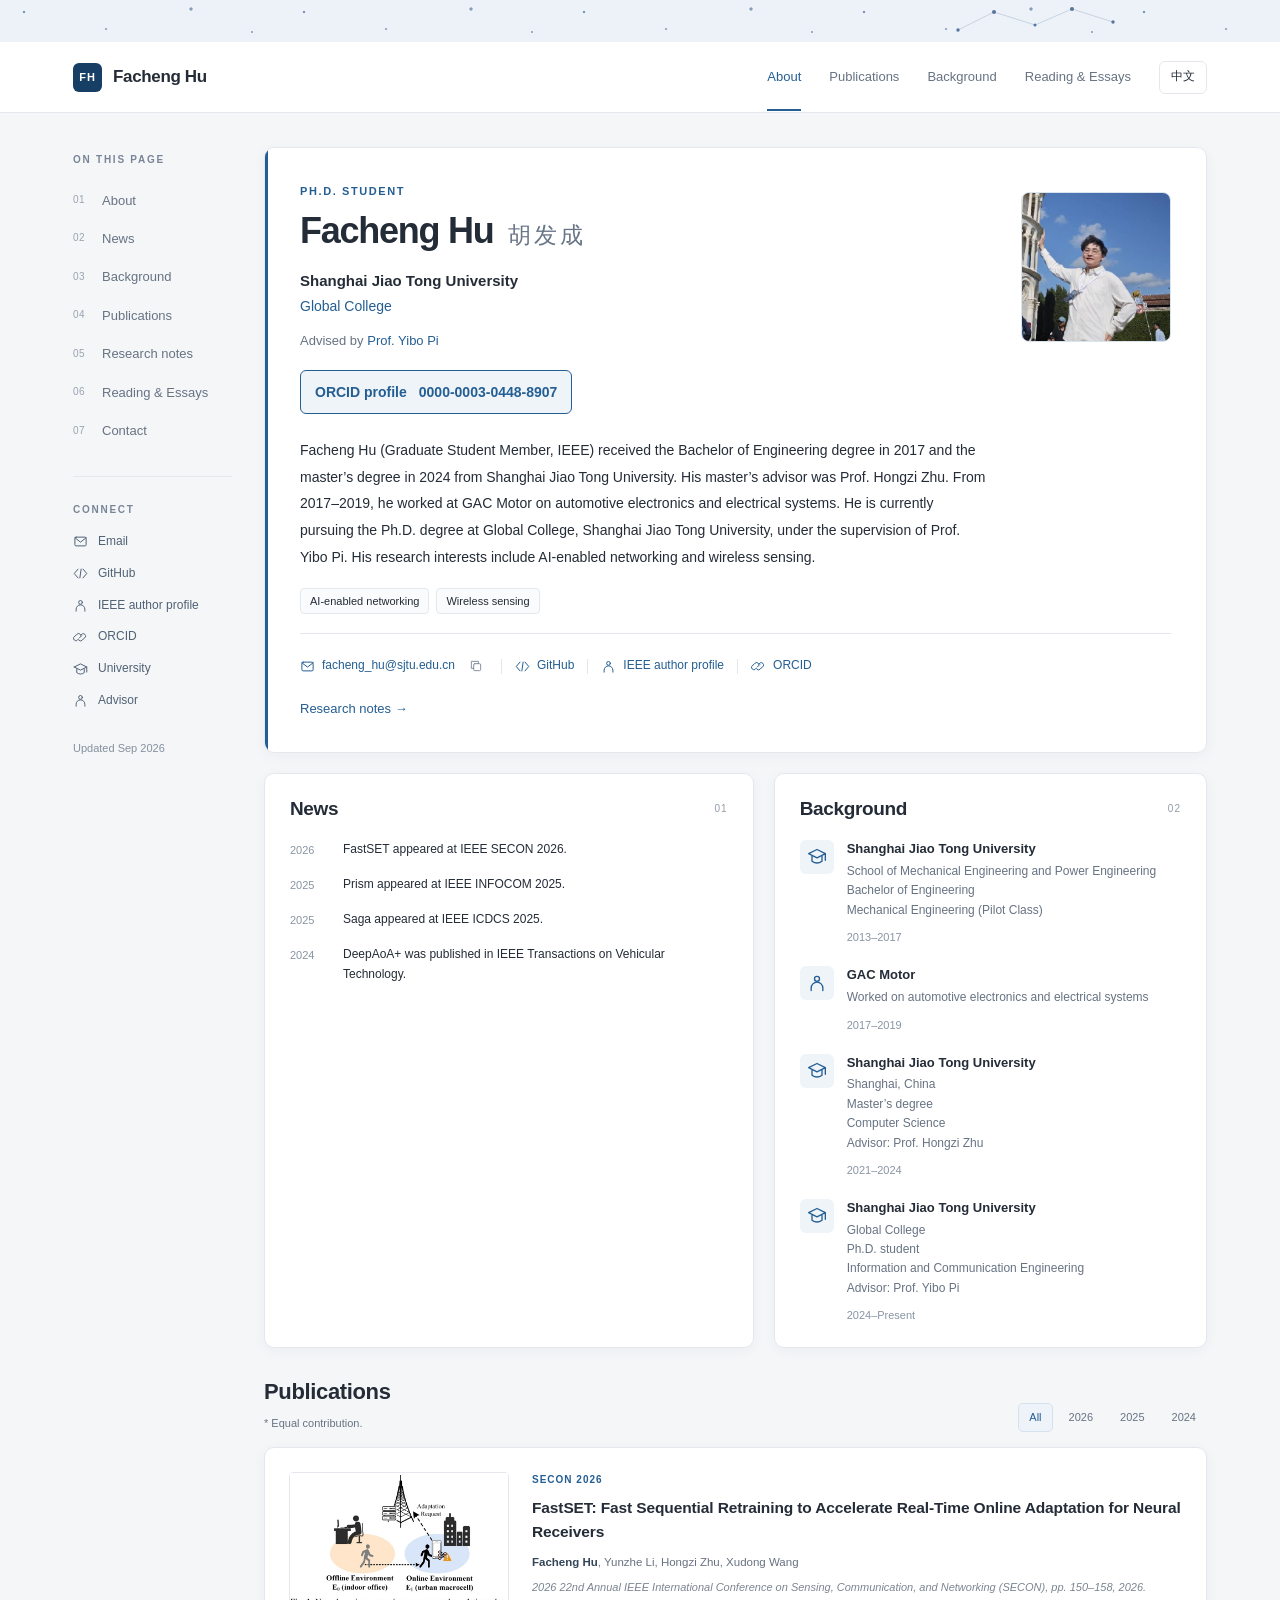
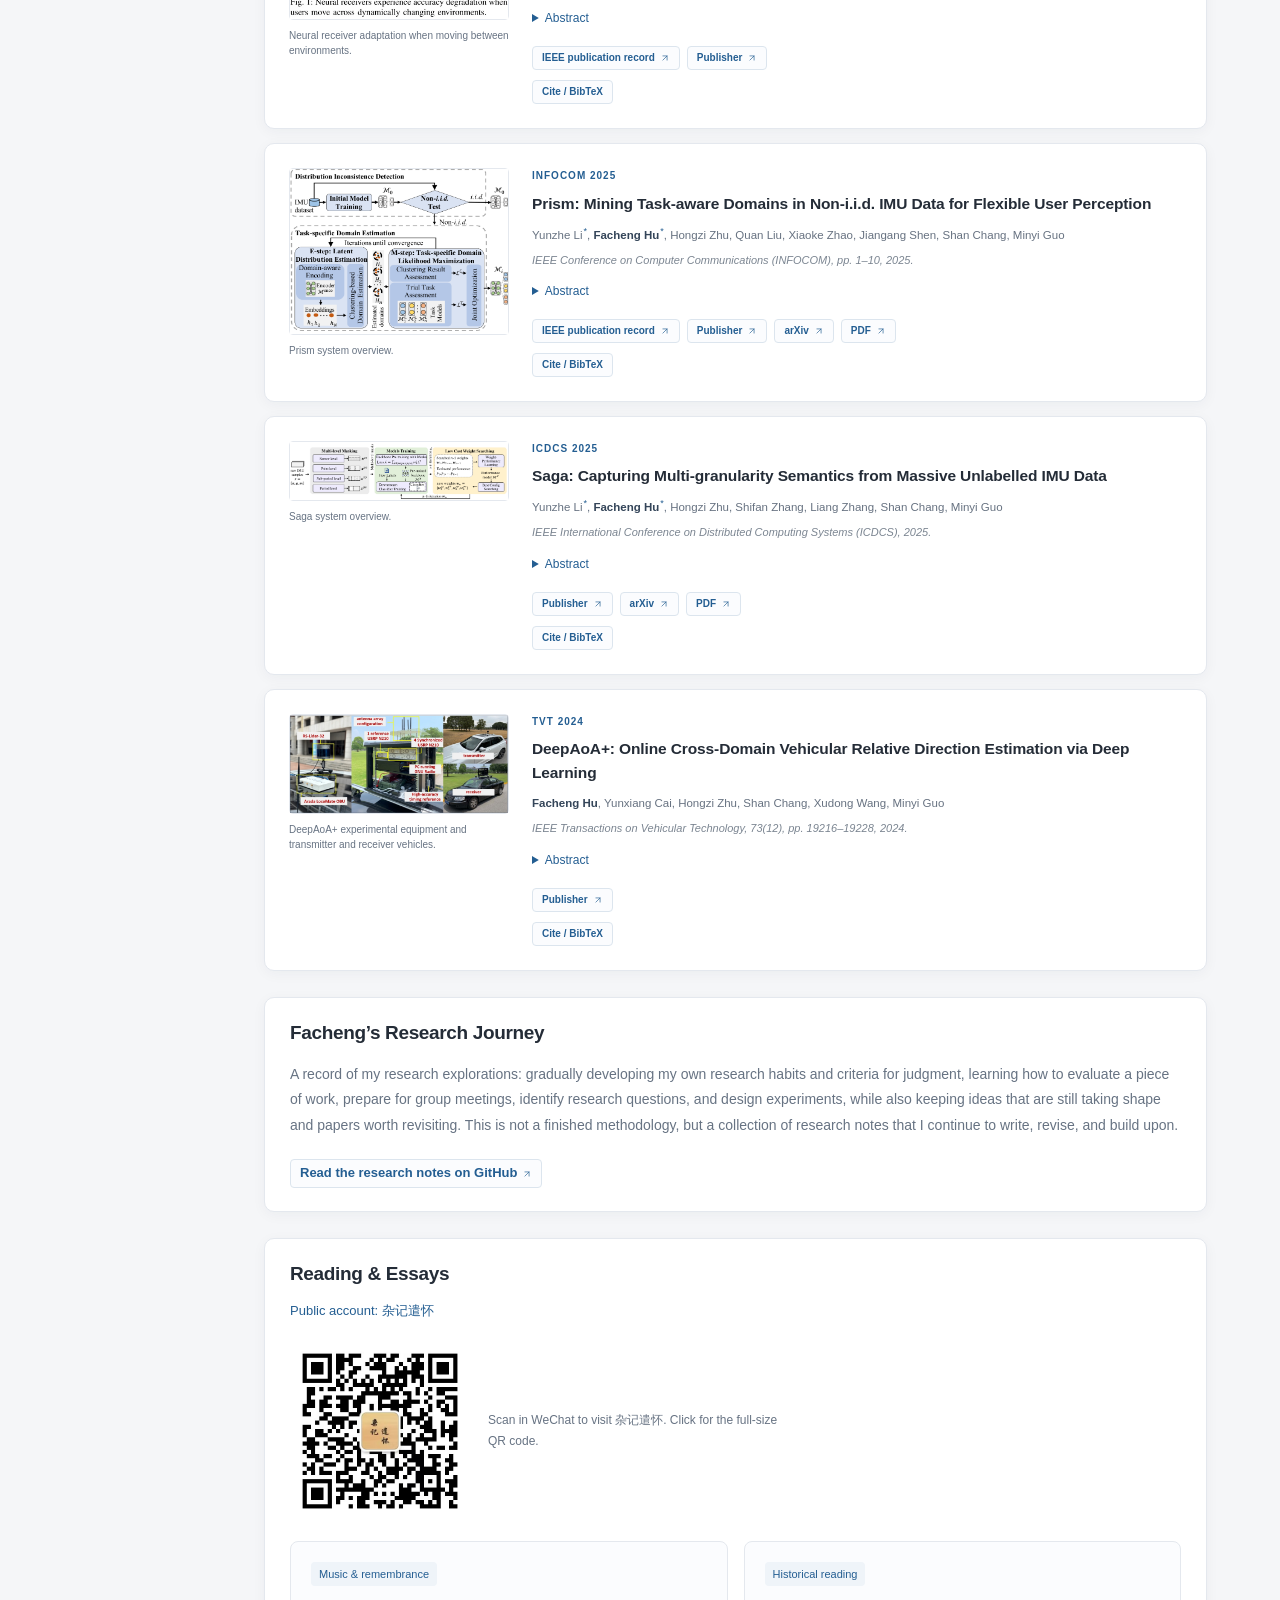
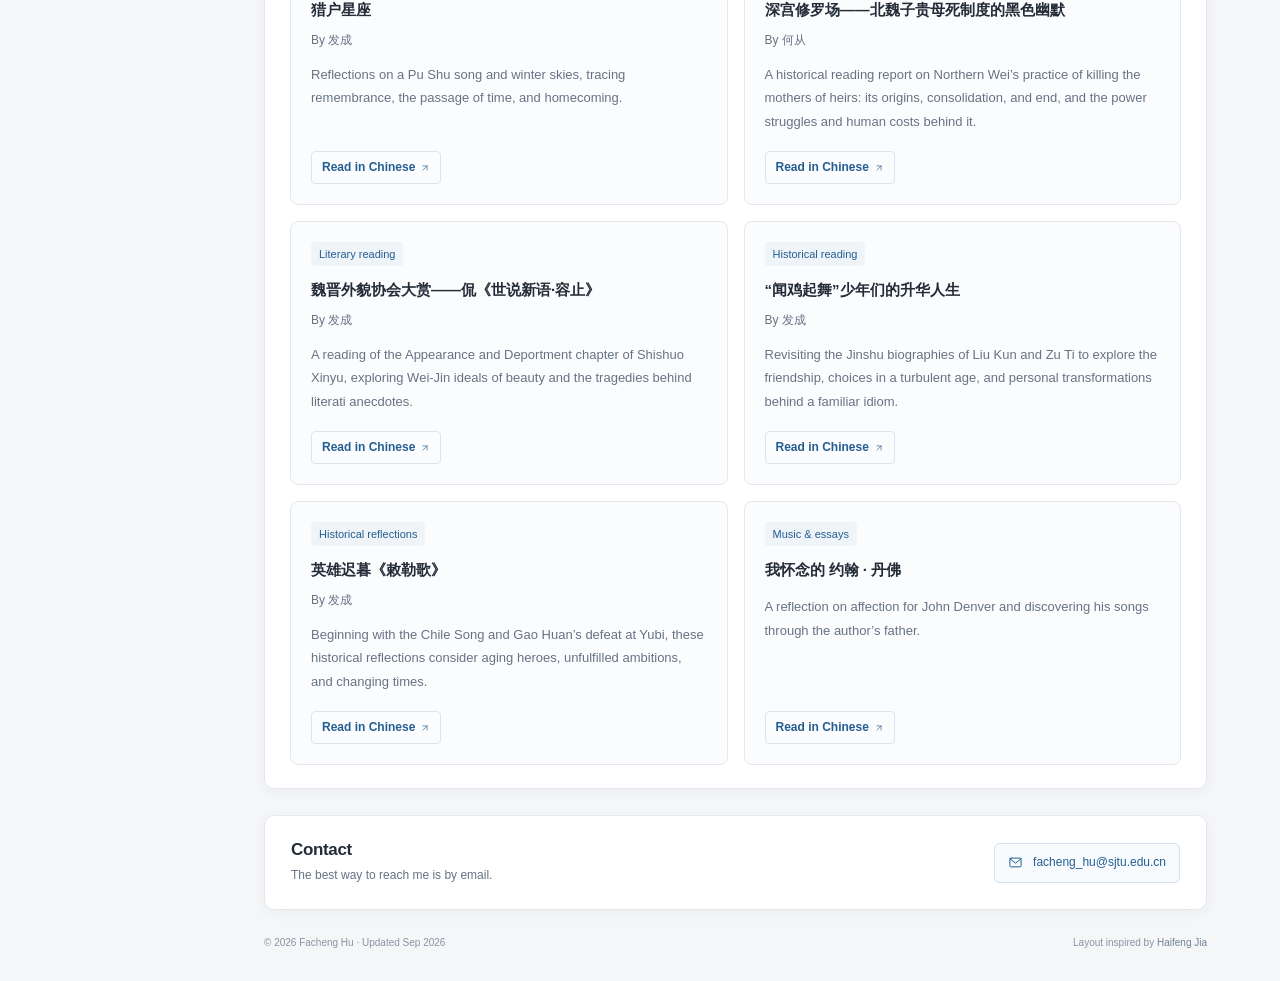
==== commit c2cc4ee2: "Add research journey repository and bilingual introduction" ====
--- a/index.html
+++ b/index.html
@@ -45,8 +45,9 @@
         <a href="#news"><span class="nav-number" aria-hidden="true">02</span><span data-lang="en" lang="en">News</span><span data-lang="zh" lang="zh-CN">动态</span></a>
         <a href="#background"><span class="nav-number" aria-hidden="true">03</span><span data-lang="en" lang="en">Background</span><span data-lang="zh" lang="zh-CN">个人履历</span></a>
         <a href="#publications"><span class="nav-number" aria-hidden="true">04</span><span data-lang="en" lang="en">Publications</span><span data-lang="zh" lang="zh-CN">论文</span></a>
-        <a href="#reading-notes"><span class="nav-number" aria-hidden="true">05</span><span data-lang="en" lang="en">Reading &amp; Essays</span><span data-lang="zh" lang="zh-CN">读书与随笔</span></a>
-        <a href="#contact"><span class="nav-number" aria-hidden="true">06</span><span data-lang="en" lang="en">Contact</span><span data-lang="zh" lang="zh-CN">联系</span></a>
+        <a href="#research-journey"><span class="nav-number" aria-hidden="true">05</span><span data-lang="en" lang="en">Research notes</span><span data-lang="zh" lang="zh-CN">科研笔记</span></a>
+        <a href="#reading-notes"><span class="nav-number" aria-hidden="true">06</span><span data-lang="en" lang="en">Reading &amp; Essays</span><span data-lang="zh" lang="zh-CN">读书与随笔</span></a>
+        <a href="#contact"><span class="nav-number" aria-hidden="true">07</span><span data-lang="en" lang="en">Contact</span><span data-lang="zh" lang="zh-CN">联系</span></a>
       </nav>
       <p class="eyebrow"><span data-lang="en" lang="en">Connect</span><span data-lang="zh" lang="zh-CN">学术联系</span></p>
       <div class="side-links"><a class="" href="mailto:facheng_hu@sjtu.edu.cn"><svg viewBox="0 0 24 24" fill="none" stroke="currentColor" stroke-width="1.6" stroke-linecap="round" stroke-linejoin="round" aria-hidden="true"><rect x="3" y="5" width="18" height="14" rx="2"/><path d="m3 6 9 7 9-7"/></svg><span data-lang="en" lang="en">Email</span><span data-lang="zh" lang="zh-CN">电子邮件</span></a><a class="" href="https://github.com/pardonhu" target="_blank" rel="noopener noreferrer"><svg viewBox="0 0 24 24" fill="none" stroke="currentColor" stroke-width="1.6" stroke-linecap="round" stroke-linejoin="round" aria-hidden="true"><path d="m8 5-6 7 6 7m8-14 6 7-6 7m-5 0 2-14"/></svg><span data-lang="en" lang="en">GitHub</span><span data-lang="zh" lang="zh-CN">GitHub</span></a><a class="" href="https://ieeexplore.ieee.org/author/996384661373839" target="_blank" rel="noopener noreferrer"><svg viewBox="0 0 24 24" fill="none" stroke="currentColor" stroke-width="1.6" stroke-linecap="round" stroke-linejoin="round" aria-hidden="true"><circle cx="12" cy="7" r="3"/><path d="M5 21v-3a7 7 0 0 1 14 0v3"/></svg><span data-lang="en" lang="en">IEEE author profile</span><span data-lang="zh" lang="zh-CN">IEEE 作者主页</span></a><a class="" href="https://orcid.org/0000-0003-0448-8907" target="_blank" rel="noopener noreferrer"><svg viewBox="0 0 24 24" fill="none" stroke="currentColor" stroke-width="1.6" stroke-linecap="round" stroke-linejoin="round" aria-hidden="true"><path d="m10 13 4-4M8 15l-2 2a4 4 0 0 1-5-5l5-5a4 4 0 0 1 6 0m0 2 3-3a4 4 0 0 1 5 5l-5 5a4 4 0 0 1-6 0"/></svg><span data-lang="en" lang="en">ORCID</span><span data-lang="zh" lang="zh-CN">ORCID</span></a><a class="" href="https://www.sjtu.edu.cn/" target="_blank" rel="noopener noreferrer"><svg viewBox="0 0 24 24" fill="none" stroke="currentColor" stroke-width="1.6" stroke-linecap="round" stroke-linejoin="round" aria-hidden="true"><path d="m2 8 10-5 10 5-10 5L2 8Zm4 3v6c4 3 8 3 12 0v-6M22 8v8"/></svg><span data-lang="en" lang="en">University</span><span data-lang="zh" lang="zh-CN">学校主页</span></a><a class="" href="https://yibopi.github.io/" target="_blank" rel="noopener noreferrer"><svg viewBox="0 0 24 24" fill="none" stroke="currentColor" stroke-width="1.6" stroke-linecap="round" stroke-linejoin="round" aria-hidden="true"><circle cx="12" cy="7" r="3"/><path d="M5 21v-3a7 7 0 0 1 14 0v3"/></svg><span data-lang="en" lang="en">Advisor</span><span data-lang="zh" lang="zh-CN">导师主页</span></a></div>
@@ -69,6 +70,7 @@
         
         <div class="interests"><span class="interest"><span data-lang="en" lang="en">AI-enabled networking</span><span data-lang="zh" lang="zh-CN">人工智能赋能的网络</span></span><span class="interest"><span data-lang="en" lang="en">Wireless sensing</span><span data-lang="zh" lang="zh-CN">无线感知</span></span></div>
         <div class="profile-links"><a class="contact-link" href="mailto:facheng_hu@sjtu.edu.cn"><svg viewBox="0 0 24 24" fill="none" stroke="currentColor" stroke-width="1.6" stroke-linecap="round" stroke-linejoin="round" aria-hidden="true"><rect x="3" y="5" width="18" height="14" rx="2"/><path d="m3 6 9 7 9-7"/></svg>facheng_hu@sjtu.edu.cn</a><button type="button" class="copy-email js-only" data-copy="facheng_hu@sjtu.edu.cn" aria-label="Copy email address"><svg viewBox="0 0 24 24" fill="none" stroke="currentColor" stroke-width="1.6" stroke-linecap="round" stroke-linejoin="round" aria-hidden="true"><rect x="8" y="8" width="12" height="12" rx="2"/><path d="M16 8V4H4v12h4"/></svg></button><span class="contact-separator" aria-hidden="true"></span><a class="contact-link" href="https://github.com/pardonhu" target="_blank" rel="noopener noreferrer"><svg viewBox="0 0 24 24" fill="none" stroke="currentColor" stroke-width="1.6" stroke-linecap="round" stroke-linejoin="round" aria-hidden="true"><path d="m8 5-6 7 6 7m8-14 6 7-6 7m-5 0 2-14"/></svg><span data-lang="en" lang="en">GitHub</span><span data-lang="zh" lang="zh-CN">GitHub</span></a><span class="contact-separator" aria-hidden="true"></span><a class="contact-link" href="https://ieeexplore.ieee.org/author/996384661373839" target="_blank" rel="noopener noreferrer"><svg viewBox="0 0 24 24" fill="none" stroke="currentColor" stroke-width="1.6" stroke-linecap="round" stroke-linejoin="round" aria-hidden="true"><circle cx="12" cy="7" r="3"/><path d="M5 21v-3a7 7 0 0 1 14 0v3"/></svg><span data-lang="en" lang="en">IEEE author profile</span><span data-lang="zh" lang="zh-CN">IEEE 作者主页</span></a><span class="contact-separator" aria-hidden="true"></span><a class="contact-link" href="https://orcid.org/0000-0003-0448-8907" target="_blank" rel="noopener noreferrer"><svg viewBox="0 0 24 24" fill="none" stroke="currentColor" stroke-width="1.6" stroke-linecap="round" stroke-linejoin="round" aria-hidden="true"><path d="m10 13 4-4M8 15l-2 2a4 4 0 0 1-5-5l5-5a4 4 0 0 1 6 0m0 2 3-3a4 4 0 0 1 5 5l-5 5a4 4 0 0 1-6 0"/></svg><span data-lang="en" lang="en">ORCID</span><span data-lang="zh" lang="zh-CN">ORCID</span></a></div>
+        <p class="research-jump"><a href="#research-journey"><span data-lang="en" lang="en">Research notes</span><span data-lang="zh" lang="zh-CN">科研笔记</span> →</a></p>
       </section>
       <div class="overview-grid">
         <section class="section-card card" id="news" aria-labelledby="news-heading">
@@ -174,6 +176,7 @@
     </article></div>
       </section>
 
+      <section class="research-journey section-card card" id="research-journey" aria-labelledby="research-journey-heading"><h2 id="research-journey-heading"><span data-lang="en" lang="en">Facheng’s Research Journey</span><span data-lang="zh" lang="zh-CN">发成的科研探索之旅</span></h2><p class="research-description"><span data-lang="en" lang="en">A record of my research explorations: gradually developing my own research habits and criteria for judgment, learning how to evaluate a piece of work, prepare for group meetings, identify research questions, and design experiments, while also keeping ideas that are still taking shape and papers worth revisiting. This is not a finished methodology, but a collection of research notes that I continue to write, revise, and build upon.</span><span data-lang="zh" lang="zh-CN">记录我的科研探索：逐步形成自己的科研习惯与判断标准，学习如何评价一项工作、准备组会、寻找问题和设计实验，也保存尚未成熟的想法与值得反复阅读的论文。这不是一份完成的方法论，而是一份由我持续书写、修正和积累的研究笔记。</span></p><a class="pub-link research-repository" href="https://github.com/pardonhu/facheng-research-journey" target="_blank" rel="noopener noreferrer"><span data-lang="en" lang="en">Read the research notes on GitHub</span><span data-lang="zh" lang="zh-CN">在 GitHub 阅读科研笔记</span><svg viewBox="0 0 24 24" fill="none" stroke="currentColor" stroke-width="1.6" stroke-linecap="round" stroke-linejoin="round" aria-hidden="true"><path d="M7 17 17 7M7 7h10v10"/></svg></a></section>
       <section class="reading-notes section-card card" id="reading-notes" aria-labelledby="reading-heading"><h2 id="reading-heading"><span data-lang="en" lang="en">Reading &amp; Essays</span><span data-lang="zh" lang="zh-CN">读书与随笔</span></h2><p class="reading-account"><span data-lang="en" lang="en">Public account: </span><span data-lang="zh" lang="zh-CN">公众号：</span>杂记遣怀</p><figure class="reading-qr"><a class="reading-qr-link" href="assets/images/wechat-qr.png" target="_blank" rel="noopener noreferrer"><img src="assets/images/wechat-qr.png" alt="杂记遣怀微信公众号二维码" width="430" height="430"></a><figcaption><span data-lang="en" lang="en">Scan in WeChat to visit 杂记遣怀. Click for the full-size QR code.</span><span data-lang="zh" lang="zh-CN">微信扫码访问“杂记遣怀”公众号；点击查看完整尺寸二维码。</span></figcaption></figure><div class="reading-grid"><article class="reading-note"><div class="reading-meta"><span class="reading-category"><span data-lang="en" lang="en">Music &amp; remembrance</span><span data-lang="zh" lang="zh-CN">音乐与怀想</span></span></div><h3 lang="zh-CN">猎户星座</h3><p class="reading-author"><span data-lang="en" lang="en">By </span><span data-lang="zh" lang="zh-CN">作者：</span><span lang="zh-CN">发成</span></p><p class="reading-summary"><span data-lang="en" lang="en">Reflections on a Pu Shu song and winter skies, tracing remembrance, the passage of time, and homecoming.</span><span data-lang="zh" lang="zh-CN">从朴树的歌曲与冬日星空出发，写回忆、时间流逝与归乡。</span></p><a class="pub-link reading-original" href="https://mp.weixin.qq.com/s/xrk3NmYKp0TA-j-8uzsUAA" target="_blank" rel="noopener noreferrer"><span data-lang="en" lang="en">Read in Chinese</span><span data-lang="zh" lang="zh-CN">阅读原文</span><svg viewBox="0 0 24 24" fill="none" stroke="currentColor" stroke-width="1.6" stroke-linecap="round" stroke-linejoin="round" aria-hidden="true"><path d="M7 17 17 7M7 7h10v10"/></svg></a></article><article class="reading-note"><div class="reading-meta"><span class="reading-category"><span data-lang="en" lang="en">Historical reading</span><span data-lang="zh" lang="zh-CN">历史阅读</span></span></div><h3 lang="zh-CN">深宫修罗场——北魏子贵母死制度的黑色幽默</h3><p class="reading-author"><span data-lang="en" lang="en">By </span><span data-lang="zh" lang="zh-CN">作者：</span><span lang="zh-CN">何从</span></p><p class="reading-summary"><span data-lang="en" lang="en">A historical reading report on Northern Wei’s practice of killing the mothers of heirs: its origins, consolidation, and end, and the power struggles and human costs behind it.</span><span data-lang="zh" lang="zh-CN">围绕北魏“子贵母死”制度的历史读书报告，梳理其起源、巩固与终结，思考权力斗争及其对个体的伤害。</span></p><a class="pub-link reading-original" href="https://mp.weixin.qq.com/s/wZiHg6oNw5ok62wXAi2_vA" target="_blank" rel="noopener noreferrer"><span data-lang="en" lang="en">Read in Chinese</span><span data-lang="zh" lang="zh-CN">阅读原文</span><svg viewBox="0 0 24 24" fill="none" stroke="currentColor" stroke-width="1.6" stroke-linecap="round" stroke-linejoin="round" aria-hidden="true"><path d="M7 17 17 7M7 7h10v10"/></svg></a></article><article class="reading-note"><div class="reading-meta"><span class="reading-category"><span data-lang="en" lang="en">Literary reading</span><span data-lang="zh" lang="zh-CN">文学阅读</span></span></div><h3 lang="zh-CN">魏晋外貌协会大赏——侃《世说新语·容止》</h3><p class="reading-author"><span data-lang="en" lang="en">By </span><span data-lang="zh" lang="zh-CN">作者：</span><span lang="zh-CN">发成</span></p><p class="reading-summary"><span data-lang="en" lang="en">A reading of the Appearance and Deportment chapter of Shishuo Xinyu, exploring Wei-Jin ideals of beauty and the tragedies behind literati anecdotes.</span><span data-lang="zh" lang="zh-CN">围绕《世说新语·容止》的容貌与举止品评，闲谈魏晋士人的审美风尚及风流轶事背后的悲剧。</span></p><a class="pub-link reading-original" href="https://mp.weixin.qq.com/s/xRUlN4Pcs_biWIcqLU_5BQ" target="_blank" rel="noopener noreferrer"><span data-lang="en" lang="en">Read in Chinese</span><span data-lang="zh" lang="zh-CN">阅读原文</span><svg viewBox="0 0 24 24" fill="none" stroke="currentColor" stroke-width="1.6" stroke-linecap="round" stroke-linejoin="round" aria-hidden="true"><path d="M7 17 17 7M7 7h10v10"/></svg></a></article><article class="reading-note"><div class="reading-meta"><span class="reading-category"><span data-lang="en" lang="en">Historical reading</span><span data-lang="zh" lang="zh-CN">历史阅读</span></span></div><h3 lang="zh-CN">“闻鸡起舞”少年们的升华人生</h3><p class="reading-author"><span data-lang="en" lang="en">By </span><span data-lang="zh" lang="zh-CN">作者：</span><span lang="zh-CN">发成</span></p><p class="reading-summary"><span data-lang="en" lang="en">Revisiting the Jinshu biographies of Liu Kun and Zu Ti to explore the friendship, choices in a turbulent age, and personal transformations behind a familiar idiom.</span><span data-lang="zh" lang="zh-CN">重读《晋书》中的刘琨、祖逖传记，追索“闻鸡起舞”背后的友谊、乱世抉择与人生转变。</span></p><a class="pub-link reading-original" href="https://mp.weixin.qq.com/s/K9kZ77K7tmjc5PLO8gU52w" target="_blank" rel="noopener noreferrer"><span data-lang="en" lang="en">Read in Chinese</span><span data-lang="zh" lang="zh-CN">阅读原文</span><svg viewBox="0 0 24 24" fill="none" stroke="currentColor" stroke-width="1.6" stroke-linecap="round" stroke-linejoin="round" aria-hidden="true"><path d="M7 17 17 7M7 7h10v10"/></svg></a></article><article class="reading-note"><div class="reading-meta"><span class="reading-category"><span data-lang="en" lang="en">Historical reflections</span><span data-lang="zh" lang="zh-CN">历史随笔</span></span></div><h3 lang="zh-CN">英雄迟暮《敕勒歌》</h3><p class="reading-author"><span data-lang="en" lang="en">By </span><span data-lang="zh" lang="zh-CN">作者：</span><span lang="zh-CN">发成</span></p><p class="reading-summary"><span data-lang="en" lang="en">Beginning with the Chile Song and Gao Huan’s defeat at Yubi, these historical reflections consider aging heroes, unfulfilled ambitions, and changing times.</span><span data-lang="zh" lang="zh-CN">从《敕勒歌》与高欢玉璧兵败的故事切入，读英雄迟暮、壮志未酬与时代变迁。</span></p><a class="pub-link reading-original" href="https://mp.weixin.qq.com/s/cilRgAzcsfic_dd--5oJGw" target="_blank" rel="noopener noreferrer"><span data-lang="en" lang="en">Read in Chinese</span><span data-lang="zh" lang="zh-CN">阅读原文</span><svg viewBox="0 0 24 24" fill="none" stroke="currentColor" stroke-width="1.6" stroke-linecap="round" stroke-linejoin="round" aria-hidden="true"><path d="M7 17 17 7M7 7h10v10"/></svg></a></article><article class="reading-note"><div class="reading-meta"><span class="reading-category"><span data-lang="en" lang="en">Music &amp; essays</span><span data-lang="zh" lang="zh-CN">音乐与随笔</span></span></div><h3 lang="zh-CN">我怀念的 约翰 · 丹佛</h3><p class="reading-summary"><span data-lang="en" lang="en">A reflection on affection for John Denver and discovering his songs through the author’s father.</span><span data-lang="zh" lang="zh-CN">写对约翰·丹佛的喜爱，以及受父亲影响接触其歌曲的经历。</span></p><a class="pub-link reading-original" href="https://mp.weixin.qq.com/s/qr12cl9yo03XHMPerka75g" target="_blank" rel="noopener noreferrer"><span data-lang="en" lang="en">Read in Chinese</span><span data-lang="zh" lang="zh-CN">阅读原文</span><svg viewBox="0 0 24 24" fill="none" stroke="currentColor" stroke-width="1.6" stroke-linecap="round" stroke-linejoin="round" aria-hidden="true"><path d="M7 17 17 7M7 7h10v10"/></svg></a></article></div></section>
       <section class="contact-card card" id="contact" aria-labelledby="contact-heading">
         <div><h2 id="contact-heading"><span data-lang="en" lang="en">Contact</span><span data-lang="zh" lang="zh-CN">联系</span></h2><p class="contact-caption"><span data-lang="en" lang="en">The best way to reach me is by email.</span><span data-lang="zh" lang="zh-CN">欢迎通过电子邮件联系。</span></p></div>
--- a/assets/style.css
+++ b/assets/style.css
@@ -91,3 +91,6 @@
 .starfield svg{display:block;position:absolute;right:12%;width:180px;height:42px;pointer-events:none}
 .education-major{font-size:12px;color:var(--muted);line-height:1.65}
 @media(prefers-reduced-motion:reduce){.starfield,.starfield svg{animation:none;transition:none}}
+
+/* Research notebook entry uses the existing light card layout. */
+.research-journey{margin:26px 0;overflow-wrap:anywhere}.research-description{font-size:14px;line-height:1.85;color:var(--muted);margin:16px 0 20px}.research-repository{font-size:13px;white-space:normal}.research-jump{margin:12px 0 0;font-size:13px}.research-jump a{display:inline-block;padding:5px 0}
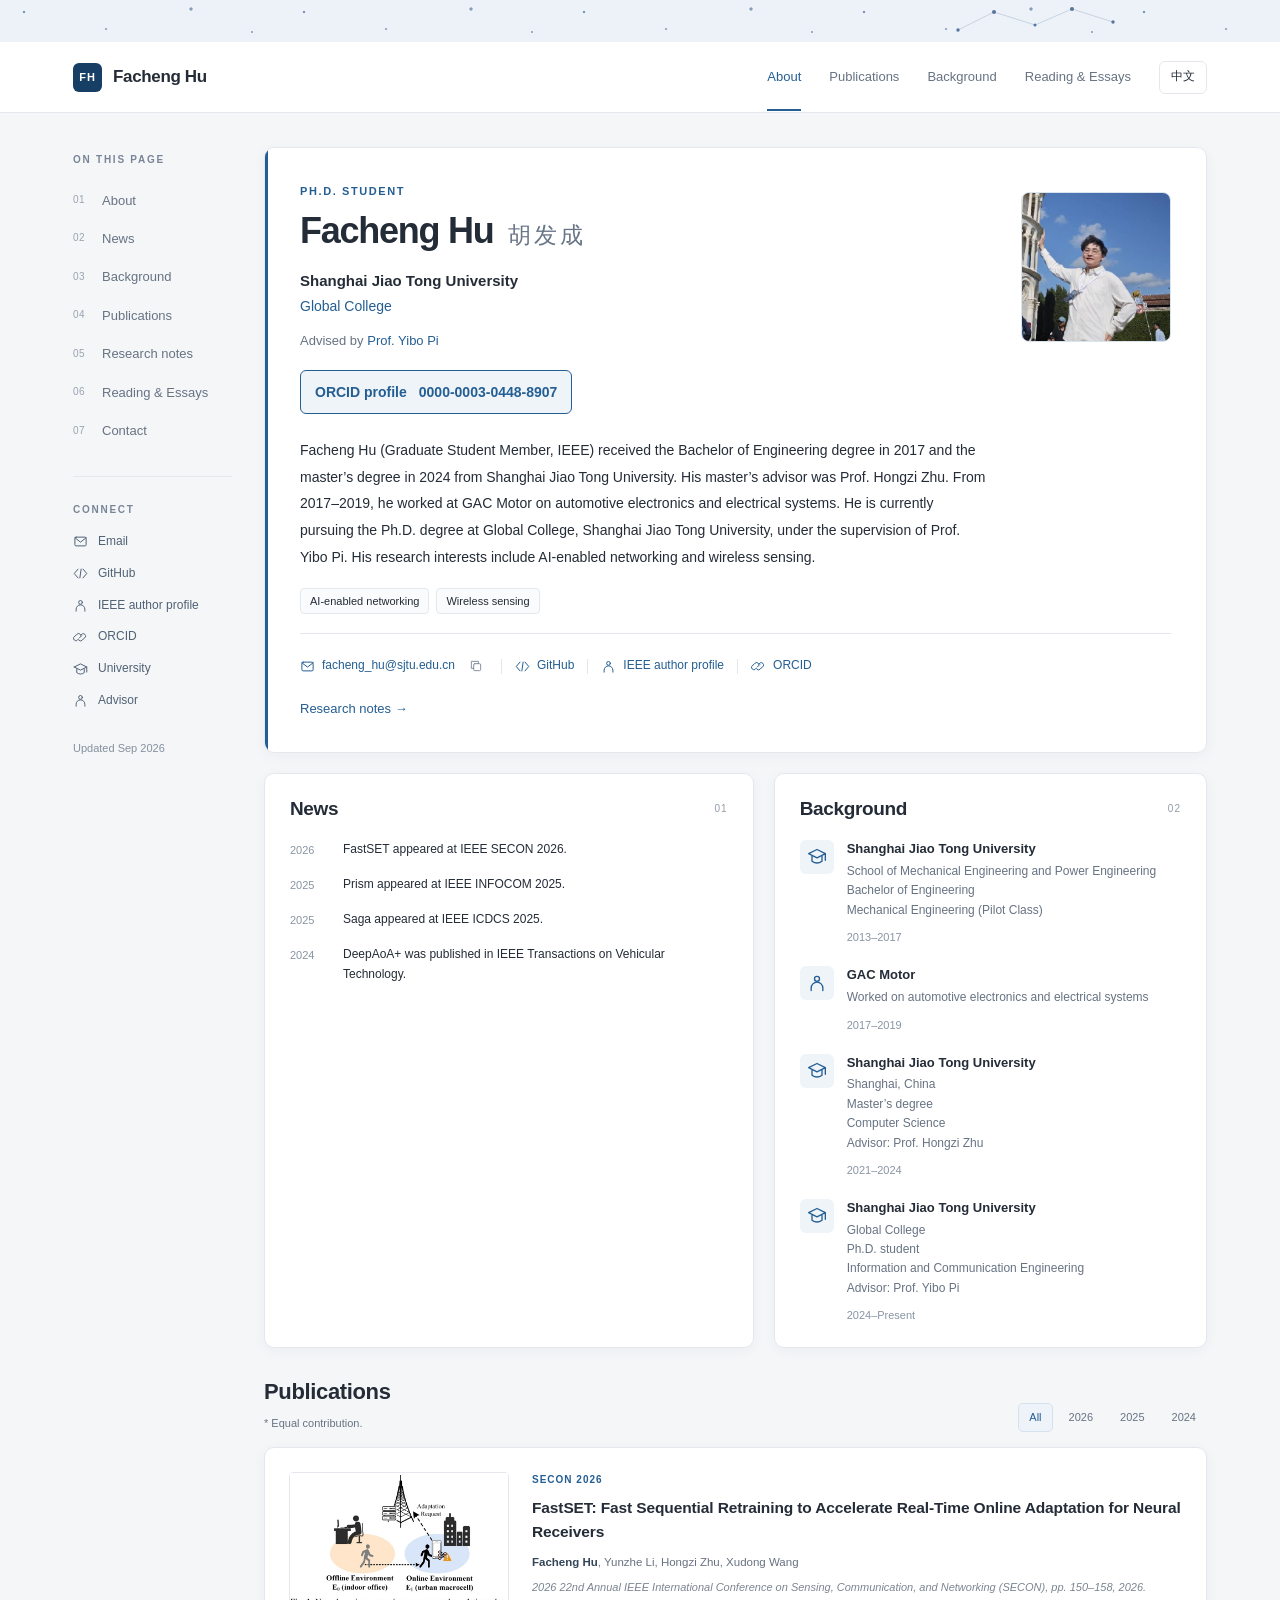
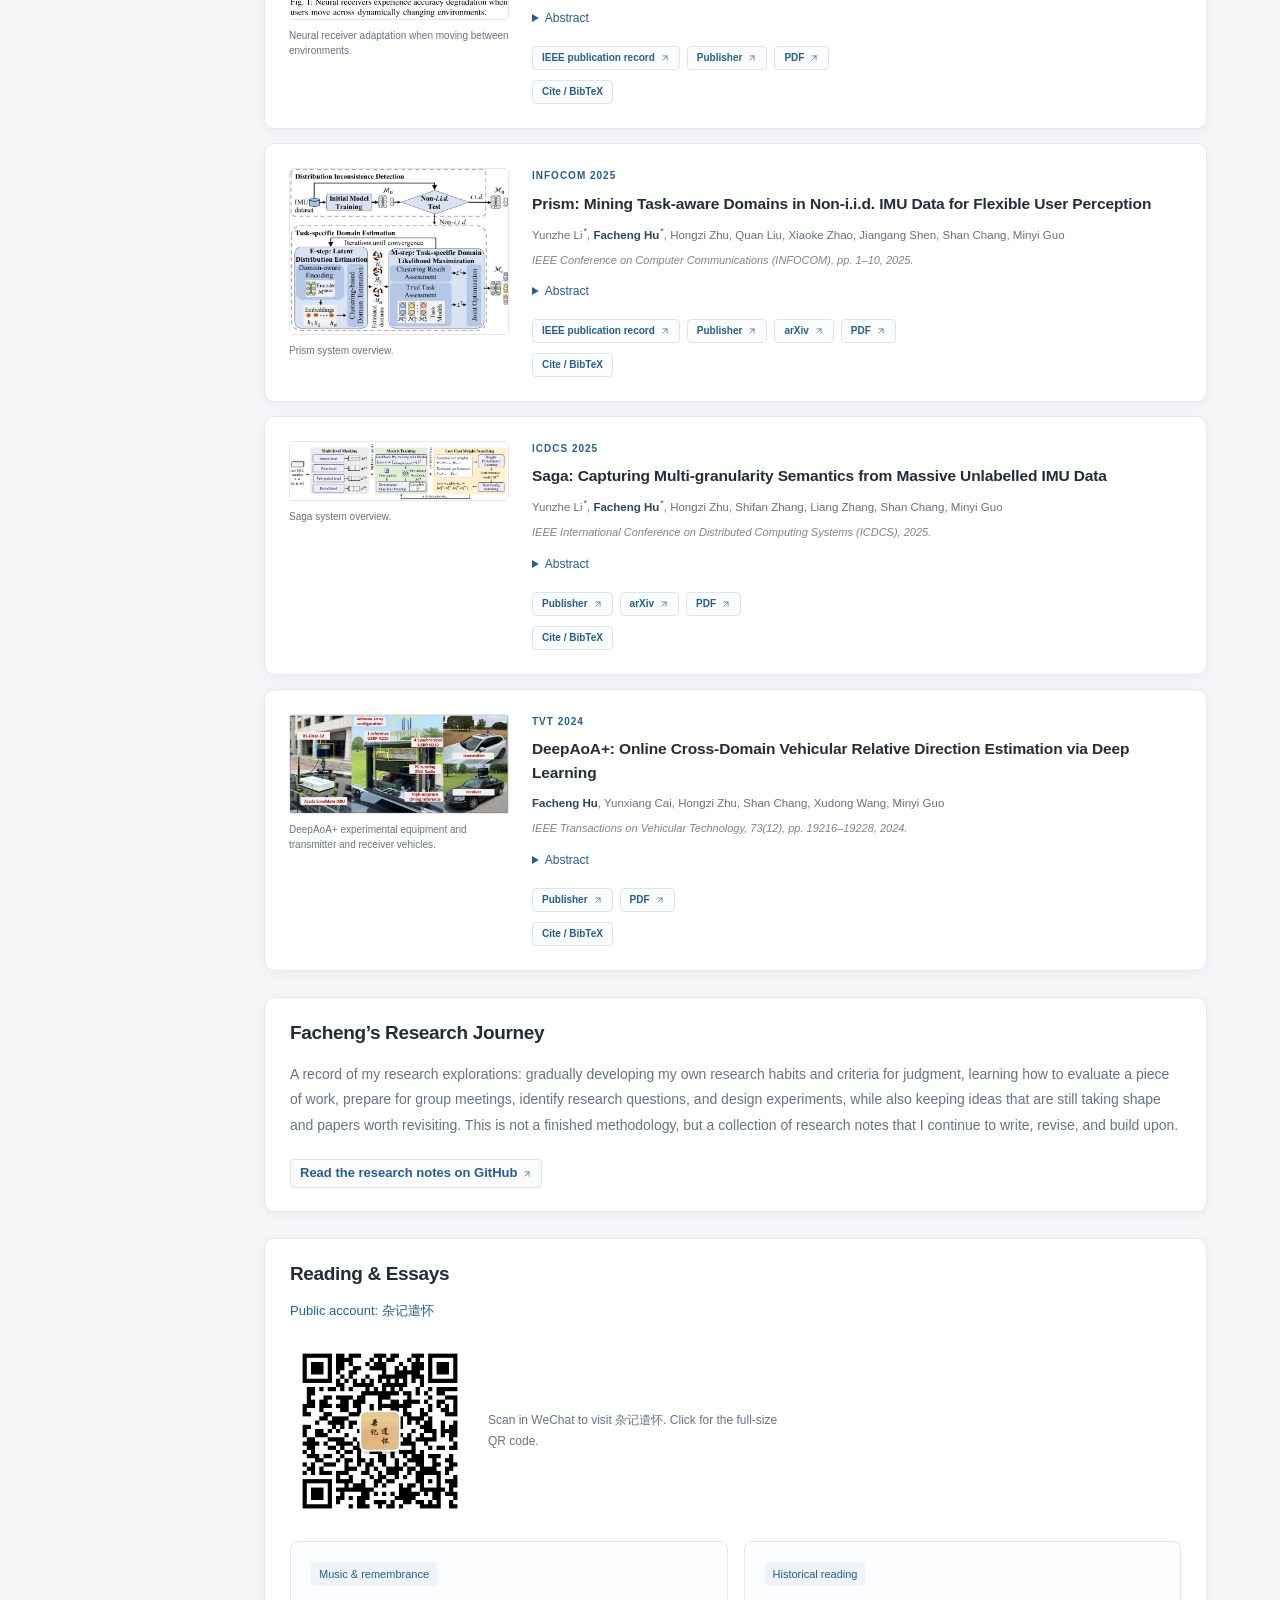
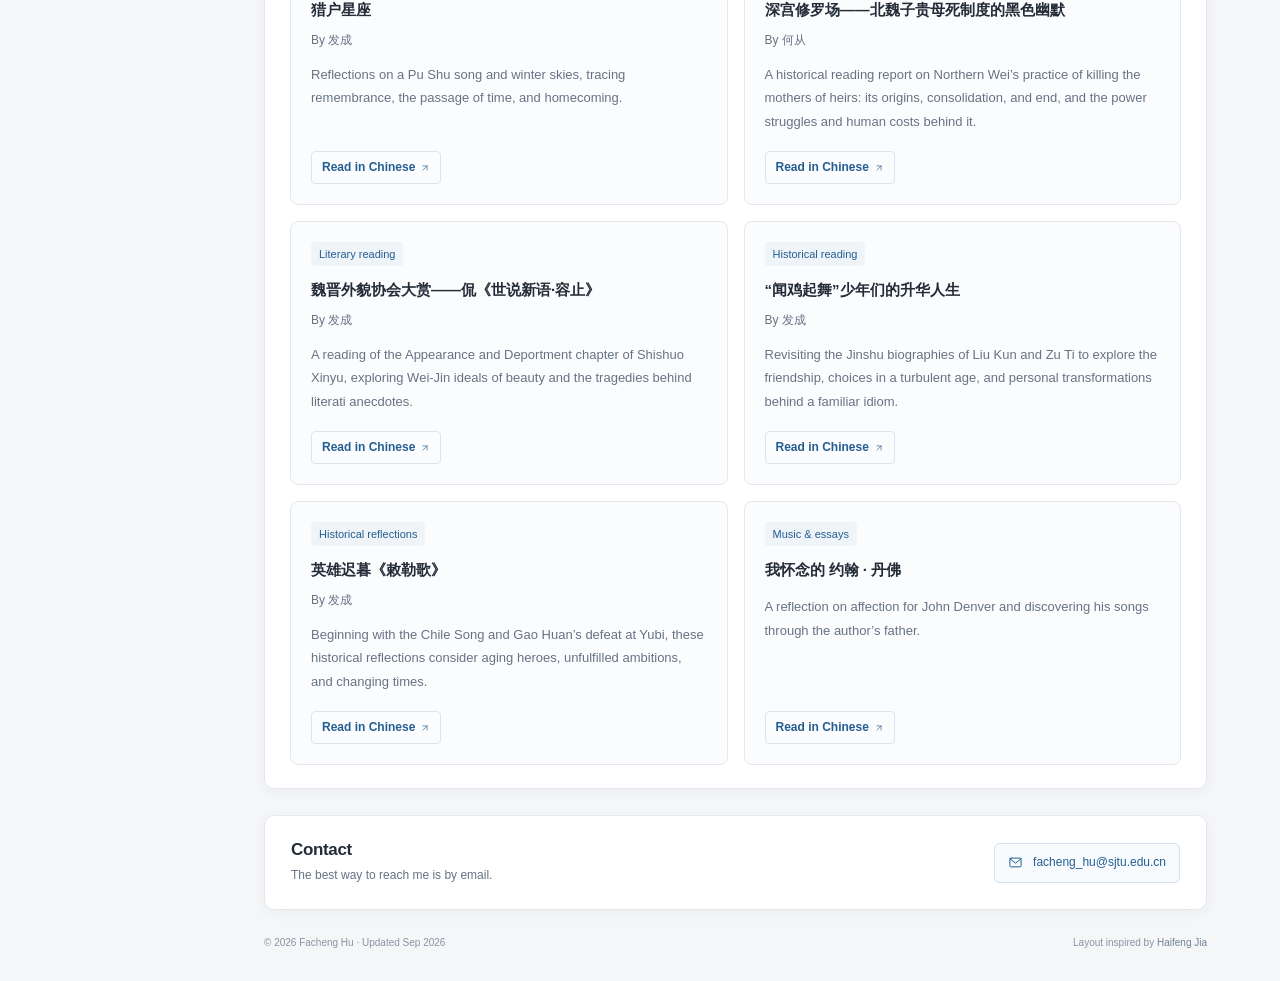
==== commit cf00d9f6: "Host original FastSET and DeepAoA+ PDFs" ====
--- a/index.html
+++ b/index.html
@@ -95,7 +95,7 @@
         <p class="pub-authors"><strong>Facheng Hu</strong>, Yunzhe Li, Hongzi Zhu, Xudong Wang</p>
         <p class="pub-venue">2026 22nd Annual IEEE International Conference on Sensing, Communication, and Networking (SECON), pp. 150–158, 2026.</p>
         <details class="abstract"><summary><span data-lang="en" lang="en">Abstract</span><span data-lang="zh" lang="zh-CN">摘要</span></summary><p class="pub-description"><span data-lang="en" lang="en">Neural receivers for wireless communication must adapt rapidly to time-varying channels to ensure reliable performance. However, frequent online adaptation incurs significant latency and computational overhead, limiting real-time deployment. Inspired by the modular design of conventional receivers, we propose FastSET, a fast sequential retraining strategy that decomposes the neural receiver into a neural estimator and a neural demapper, accelerating adaptation via a decoupled twostage sequential update. An offline model search identifies an efficient estimator-demapper split that balances performance and complexity. During online operation, FastSET first updates the estimator with a few gradient steps, then refines the demapper while keeping the estimator frozen, mitigating the inherent moving-target problem and reducing total adaptation time. We evaluate FastSET on a frequency-domain OFDM receiver under 3GPP TDL channel models and ray-traced urban scenarios. Experimental results demonstrate that FastSET achieves 5.1–5.9 × faster adaptation than end-to-end retraining, while limiting BER degradation to within 3% compared to the baseline across diverse dynamic environments.</span><span data-lang="zh" lang="zh-CN">用于无线通信的神经接收机必须快速适应时变信道，以确保可靠的性能。然而，频繁的在线适应会产生显著的延迟和计算开销，限制实时部署。受传统接收机模块化设计的启发，我们提出 FastSET，一种快速顺序重训练策略，将神经接收机分解为神经估计器和神经解映射器，通过解耦的两阶段顺序更新加速适应。离线模型搜索确定一种兼顾性能与复杂度的高效估计器与解映射器划分方式。在线运行时，FastSET 首先通过少量梯度更新步骤更新估计器，然后在保持估计器冻结的同时进一步训练解映射器，从而缓解固有的移动目标问题，并缩短总适应时间。我们在 3GPP 抽头延迟线（TDL）信道模型和射线追踪的城市场景下，使用频域正交频分复用（OFDM）接收机评估 FastSET。实验结果表明，在多种动态环境中，FastSET 的适应速度达到端到端重训练的 5.1–5.9 倍，同时将相对于基线的误码率（BER）性能退化控制在 3% 以内。</span></p></details>
-        <div class="pub-links"><a class="pub-link" href="https://ieeexplore.ieee.org/document/11579146/" target="_blank" rel="noopener noreferrer"><span data-lang="en" lang="en">IEEE publication record</span><span data-lang="zh" lang="zh-CN">IEEE 发表记录</span><svg viewBox="0 0 24 24" fill="none" stroke="currentColor" stroke-width="1.6" stroke-linecap="round" stroke-linejoin="round" aria-hidden="true"><path d="M7 17 17 7M7 7h10v10"/></svg></a><a class="pub-link" href="https://doi.org/10.1109/SECON68281.2026.11579146" target="_blank" rel="noopener noreferrer"><span data-lang="en" lang="en">Publisher</span><span data-lang="zh" lang="zh-CN">出版页面</span><svg viewBox="0 0 24 24" fill="none" stroke="currentColor" stroke-width="1.6" stroke-linecap="round" stroke-linejoin="round" aria-hidden="true"><path d="M7 17 17 7M7 7h10v10"/></svg></a></div>
+        <div class="pub-links"><a class="pub-link" href="https://ieeexplore.ieee.org/document/11579146/" target="_blank" rel="noopener noreferrer"><span data-lang="en" lang="en">IEEE publication record</span><span data-lang="zh" lang="zh-CN">IEEE 发表记录</span><svg viewBox="0 0 24 24" fill="none" stroke="currentColor" stroke-width="1.6" stroke-linecap="round" stroke-linejoin="round" aria-hidden="true"><path d="M7 17 17 7M7 7h10v10"/></svg></a><a class="pub-link" href="https://doi.org/10.1109/SECON68281.2026.11579146" target="_blank" rel="noopener noreferrer"><span data-lang="en" lang="en">Publisher</span><span data-lang="zh" lang="zh-CN">出版页面</span><svg viewBox="0 0 24 24" fill="none" stroke="currentColor" stroke-width="1.6" stroke-linecap="round" stroke-linejoin="round" aria-hidden="true"><path d="M7 17 17 7M7 7h10v10"/></svg></a><a class="pub-link" href="assets/papers/fastset.pdf" target="_blank" rel="noopener noreferrer">PDF<svg viewBox="0 0 24 24" fill="none" stroke="currentColor" stroke-width="1.6" stroke-linecap="round" stroke-linejoin="round" aria-hidden="true"><path d="M7 17 17 7M7 7h10v10"/></svg></a></div>
         <details class="citation">
           <summary class="cite-toggle"><span data-lang="en" lang="en">Cite / BibTeX</span><span data-lang="zh" lang="zh-CN">引用 / BibTeX</span></summary>
           <div class="citation-box"><pre><code id="bib-fastset">@inproceedings{hu2026fastset,
@@ -157,7 +157,7 @@
         <p class="pub-authors"><strong>Facheng Hu</strong>, Yunxiang Cai, Hongzi Zhu, Shan Chang, Xudong Wang, Minyi Guo</p>
         <p class="pub-venue">IEEE Transactions on Vehicular Technology, 73(12), pp. 19216–19228, 2024.</p>
         <details class="abstract"><summary><span data-lang="en" lang="en">Abstract</span><span data-lang="zh" lang="zh-CN">摘要</span></summary><p class="pub-description"><span data-lang="en" lang="en">Relative direction estimation among neighboring vehicles in urban environments is essential to a wide variety of driving safety applications. To obtain accurate direction information solely from vehicle-to-vehicle (V2V) communications is desirable but very challenging due to enormous multipath effects. In this paper, we propose an online cross-domain vehicular relative direction estimation method, called DeepAoA+, based on a domain adaptive deep learning method. More specifically, the channel state information (CSI) is estimated from a set of synchronized receiving radios at a receiver vehicle. By taking the CSI phase difference between a pair of such radios, CSI phase errors in the baseband can be effectively eliminated, which makes a compelling feature to represent the direction of incident radio frequency (RF) signals and the dynamic channel characteristics. Moreover, to conquer the non-i.i.d(independent and identically distributed) problem caused by dynamic environments, DeepAoA+ discovers latent domains in the CSI phase difference dataset. For each identified domain, a domain-specific model is trained to estimate the Angle-of-Arrival (AoA) of incoming signals. To this end, a framework based on an expectation-maximization (EM) algorithm is proposed to obtain domain partitions considering downstream AoA estimation tasks. Furthermore, a pre-training technique is used to enhance the robustness of AoA estimation with misclassified test samples. We implement a prototype of DeepAoA+, using four synchronized Universal Software Radio Peripherals (USRPs) from various scenarios, and conduct extensive real-world experiments. The results demonstrate that DeepAoA+ can achieve the best AoA estimation with low latency.</span><span data-lang="zh" lang="zh-CN">城市环境中相邻车辆之间的相对方向估计对于各类驾驶安全应用至关重要。仅通过车与车（V2V）通信获取准确的方向信息很有价值，但由于严重的多径效应，这一任务极具挑战性。本文提出了一种基于域自适应深度学习方法的在线跨域车辆相对方向估计方法，称为 DeepAoA+。具体而言，在接收车辆上通过一组同步接收无线电设备估计信道状态信息（CSI）。通过计算其中一对无线电设备之间的 CSI 相位差，可以有效消除基带中的 CSI 相位误差，从而形成一种有效特征，用于表示入射射频（RF）信号的方向和动态信道特性。此外，为克服动态环境导致的非独立同分布问题，DeepAoA+ 在 CSI 相位差数据集中发现潜在域。针对每个识别出的域，训练一个域专属模型来估计入射信号的到达角（AoA）。为此，提出了一个基于期望最大化（EM）算法的框架，在考虑下游 AoA 估计任务的情况下获得域划分。此外，采用预训练技术来增强 AoA 估计在测试样本被错误分类时的鲁棒性。我们使用四台同步的通用软件无线电外设（USRP），在多种场景下实现了 DeepAoA+ 原型，并进行了广泛的真实环境实验。结果表明，DeepAoA+ 能够以较低的延迟实现最佳 AoA 估计。</span></p></details>
-        <div class="pub-links"><a class="pub-link" href="https://doi.org/10.1109/TVT.2024.3445722" target="_blank" rel="noopener noreferrer"><span data-lang="en" lang="en">Publisher</span><span data-lang="zh" lang="zh-CN">出版页面</span><svg viewBox="0 0 24 24" fill="none" stroke="currentColor" stroke-width="1.6" stroke-linecap="round" stroke-linejoin="round" aria-hidden="true"><path d="M7 17 17 7M7 7h10v10"/></svg></a></div>
+        <div class="pub-links"><a class="pub-link" href="https://doi.org/10.1109/TVT.2024.3445722" target="_blank" rel="noopener noreferrer"><span data-lang="en" lang="en">Publisher</span><span data-lang="zh" lang="zh-CN">出版页面</span><svg viewBox="0 0 24 24" fill="none" stroke="currentColor" stroke-width="1.6" stroke-linecap="round" stroke-linejoin="round" aria-hidden="true"><path d="M7 17 17 7M7 7h10v10"/></svg></a><a class="pub-link" href="assets/papers/deepaoa-plus.pdf" target="_blank" rel="noopener noreferrer">PDF<svg viewBox="0 0 24 24" fill="none" stroke="currentColor" stroke-width="1.6" stroke-linecap="round" stroke-linejoin="round" aria-hidden="true"><path d="M7 17 17 7M7 7h10v10"/></svg></a></div>
         <details class="citation">
           <summary class="cite-toggle"><span data-lang="en" lang="en">Cite / BibTeX</span><span data-lang="zh" lang="zh-CN">引用 / BibTeX</span></summary>
           <div class="citation-box"><pre><code id="bib-deepaoa">@article{hu2024deepaoa,
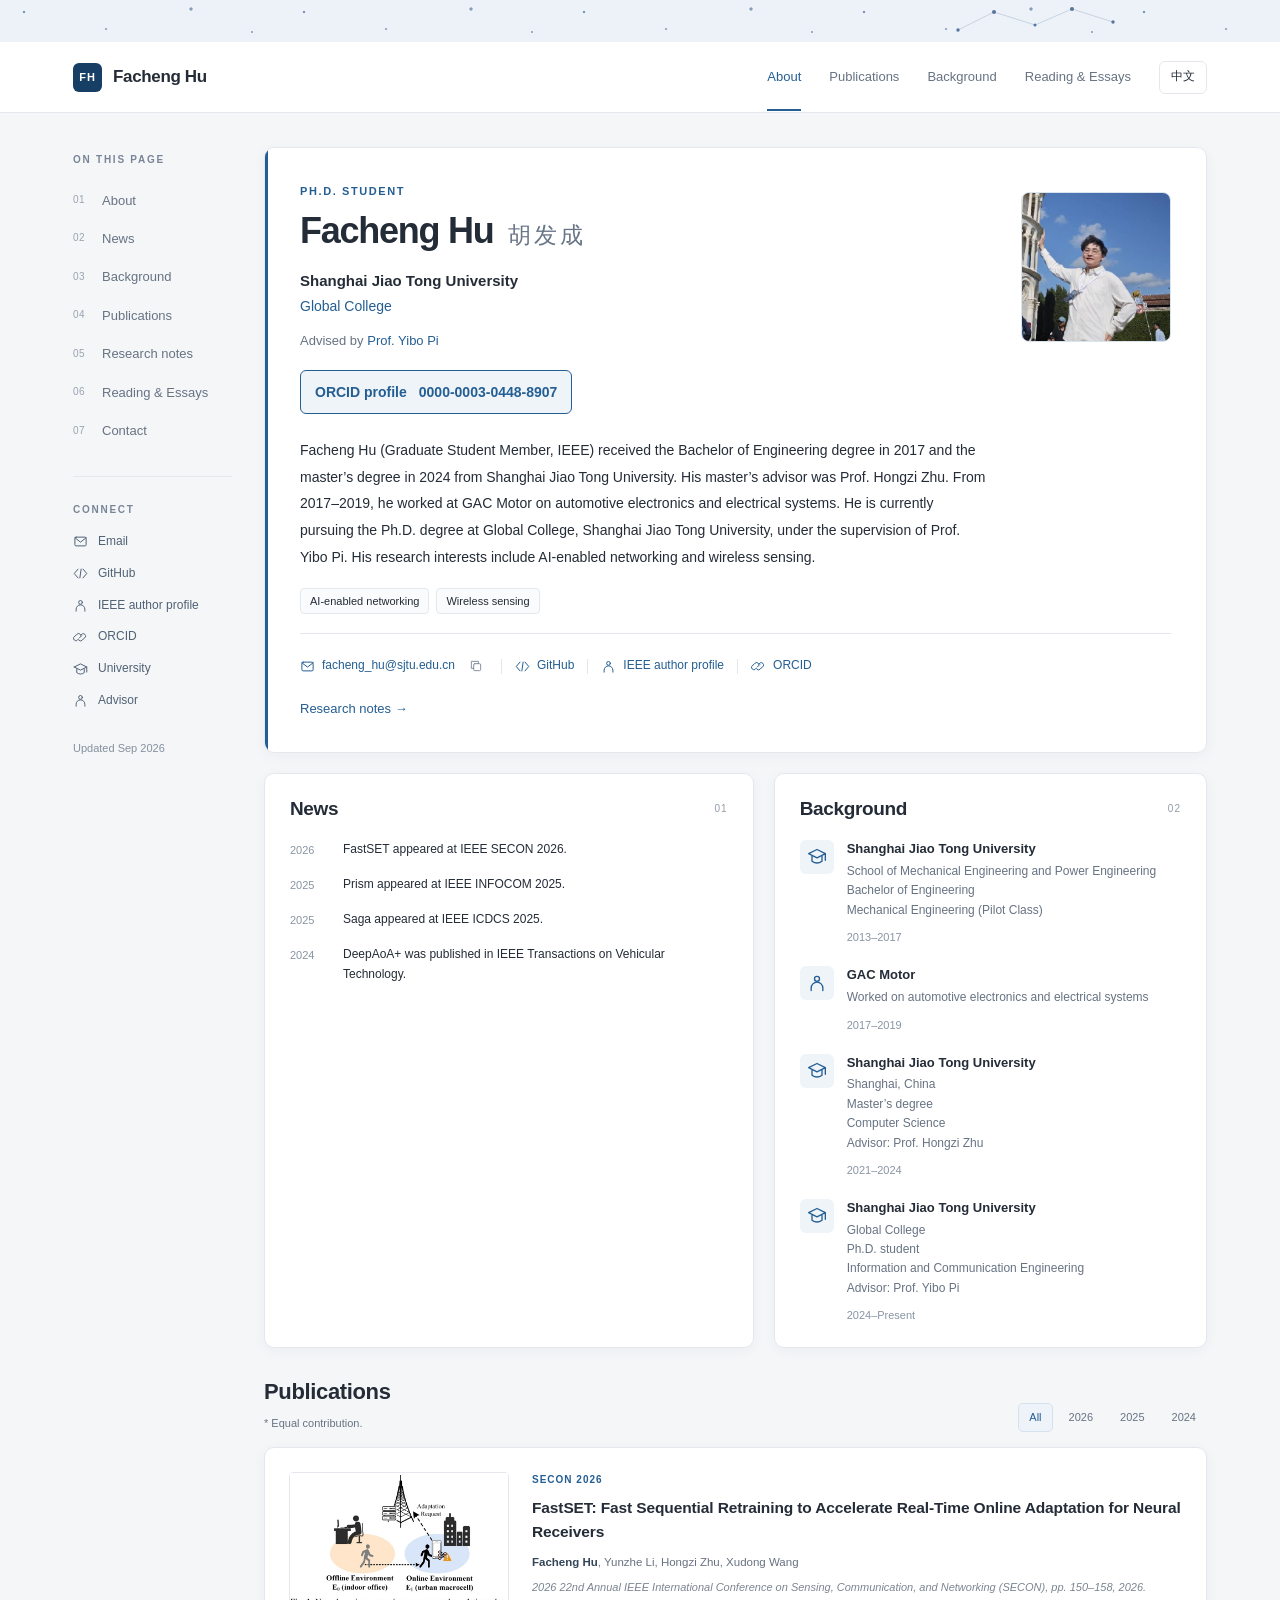
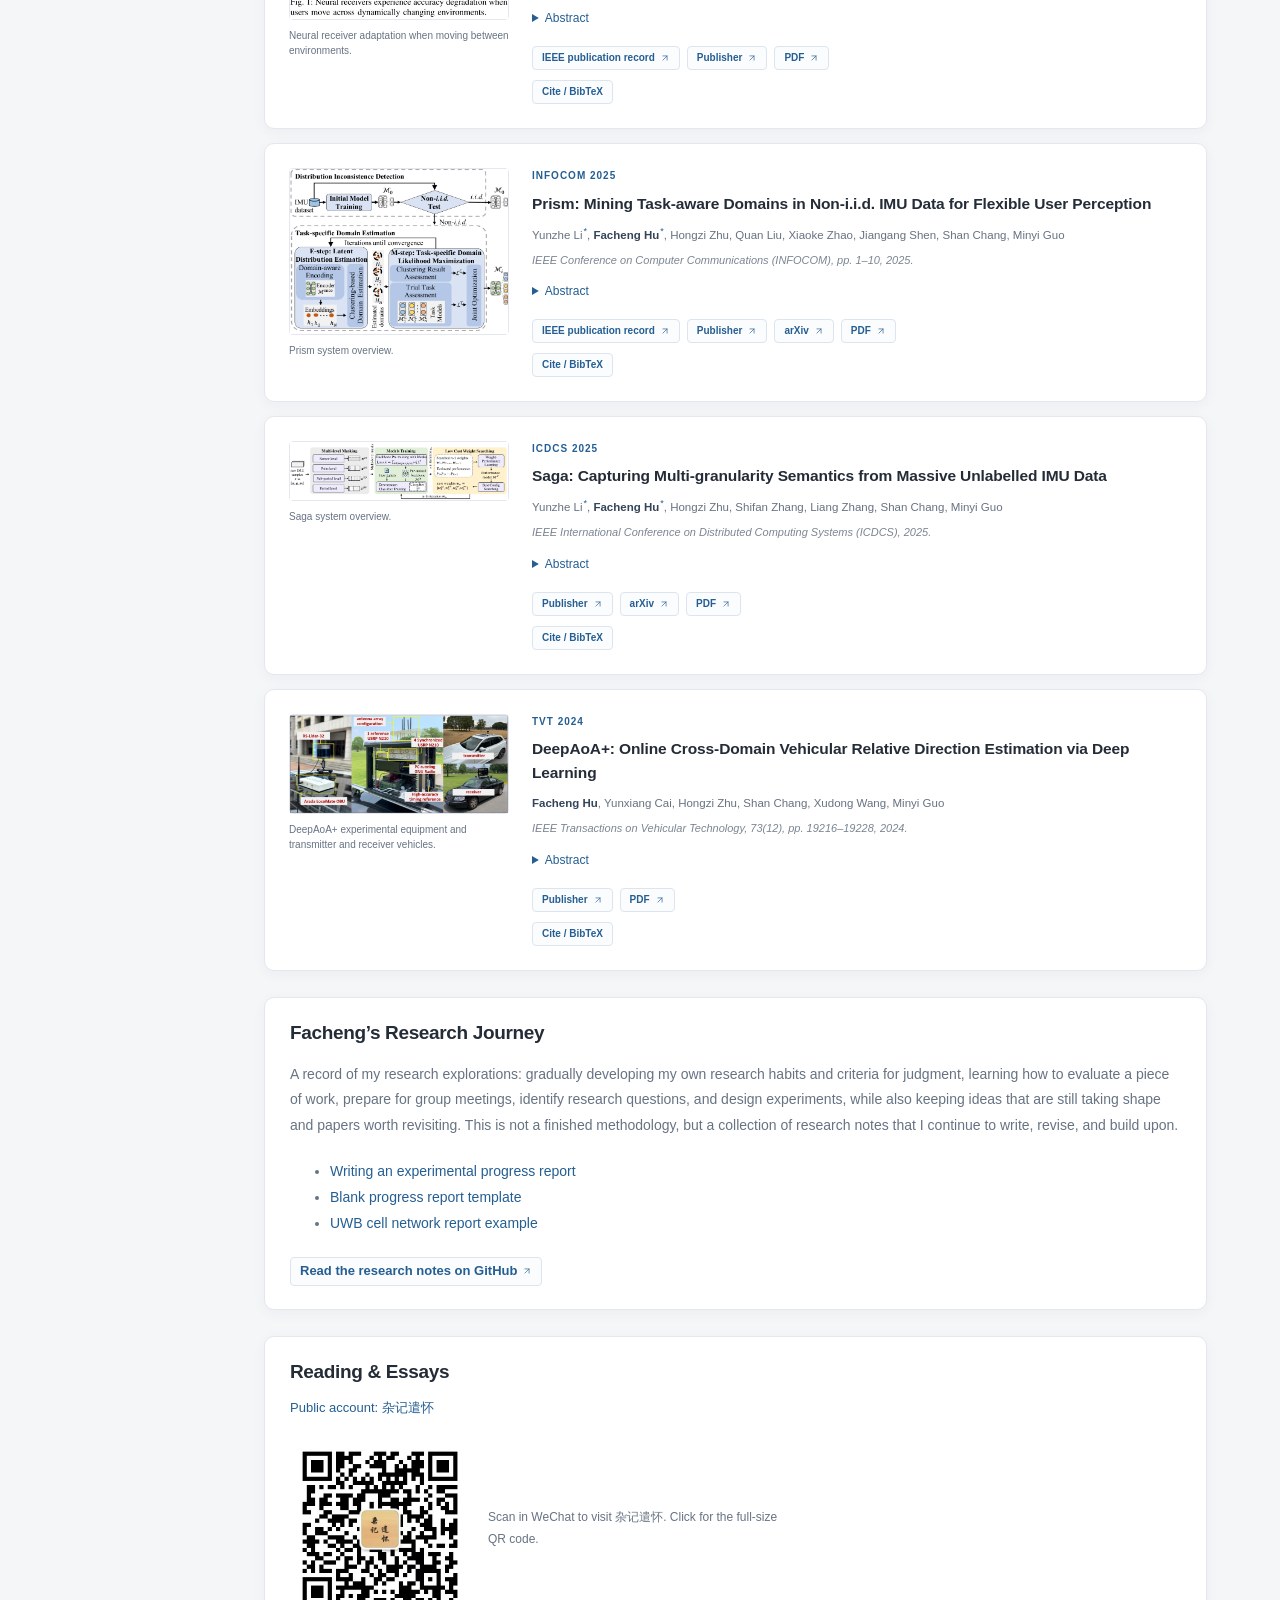
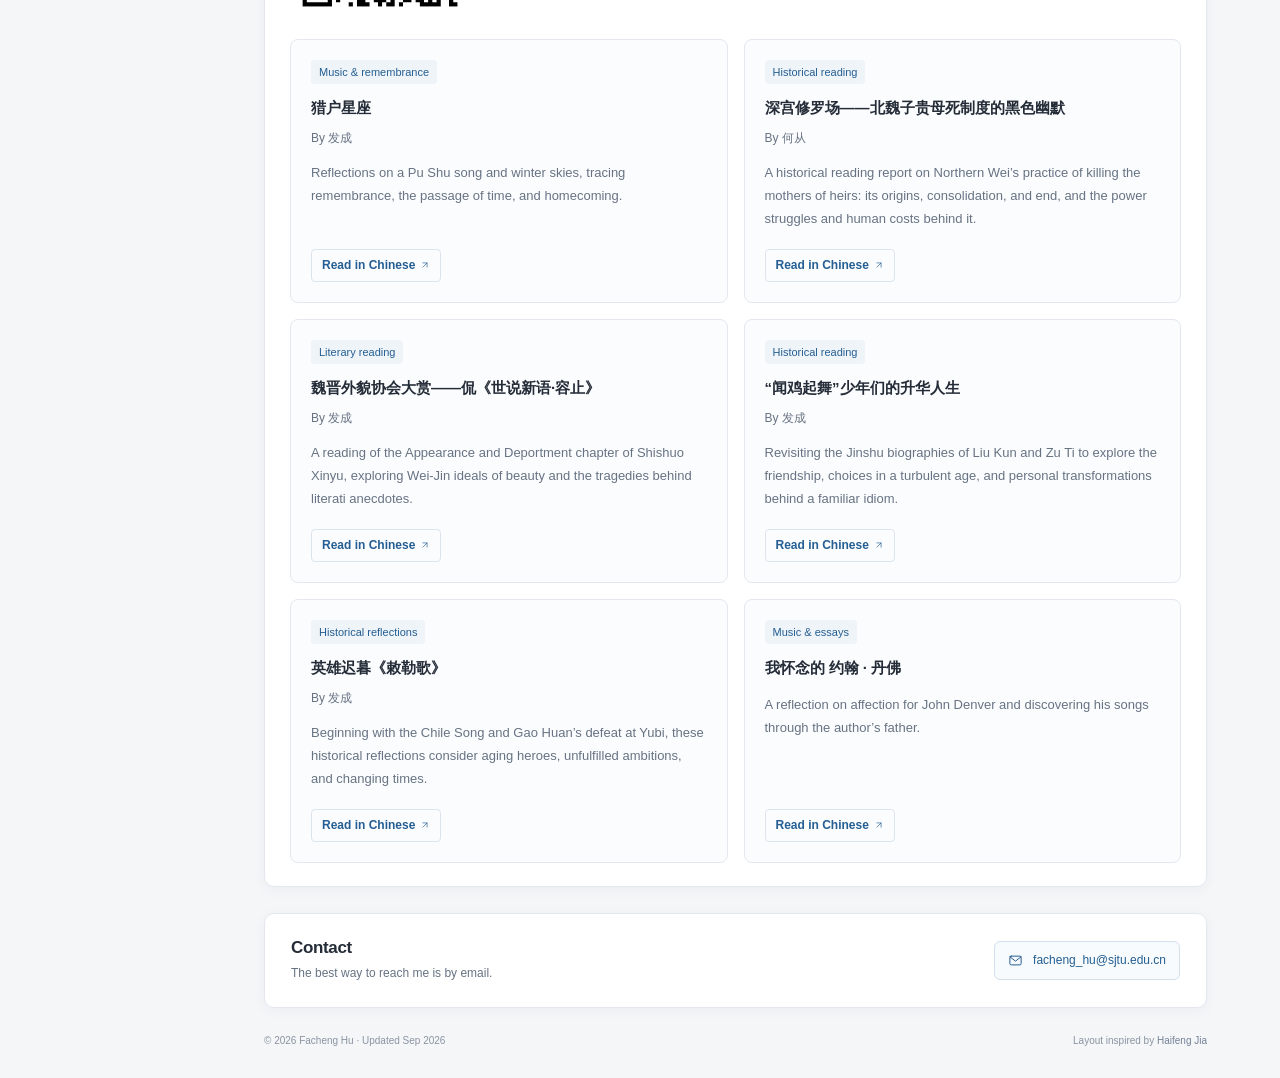
==== commit d0d541f0: "Publish the research meeting guide, template, and UWB report" ====
--- a/index.html
+++ b/index.html
@@ -176,7 +176,7 @@
     </article></div>
       </section>
 
-      <section class="research-journey section-card card" id="research-journey" aria-labelledby="research-journey-heading"><h2 id="research-journey-heading"><span data-lang="en" lang="en">Facheng’s Research Journey</span><span data-lang="zh" lang="zh-CN">发成的科研探索之旅</span></h2><p class="research-description"><span data-lang="en" lang="en">A record of my research explorations: gradually developing my own research habits and criteria for judgment, learning how to evaluate a piece of work, prepare for group meetings, identify research questions, and design experiments, while also keeping ideas that are still taking shape and papers worth revisiting. This is not a finished methodology, but a collection of research notes that I continue to write, revise, and build upon.</span><span data-lang="zh" lang="zh-CN">记录我的科研探索：逐步形成自己的科研习惯与判断标准，学习如何评价一项工作、准备组会、寻找问题和设计实验，也保存尚未成熟的想法与值得反复阅读的论文。这不是一份完成的方法论，而是一份由我持续书写、修正和积累的研究笔记。</span></p><a class="pub-link research-repository" href="https://github.com/pardonhu/facheng-research-journey" target="_blank" rel="noopener noreferrer"><span data-lang="en" lang="en">Read the research notes on GitHub</span><span data-lang="zh" lang="zh-CN">在 GitHub 阅读科研笔记</span><svg viewBox="0 0 24 24" fill="none" stroke="currentColor" stroke-width="1.6" stroke-linecap="round" stroke-linejoin="round" aria-hidden="true"><path d="M7 17 17 7M7 7h10v10"/></svg></a></section>
+      <section class="research-journey section-card card" id="research-journey" aria-labelledby="research-journey-heading"><h2 id="research-journey-heading"><span data-lang="en" lang="en">Facheng’s Research Journey</span><span data-lang="zh" lang="zh-CN">发成的科研探索之旅</span></h2><p class="research-description"><span data-lang="en" lang="en">A record of my research explorations: gradually developing my own research habits and criteria for judgment, learning how to evaluate a piece of work, prepare for group meetings, identify research questions, and design experiments, while also keeping ideas that are still taking shape and papers worth revisiting. This is not a finished methodology, but a collection of research notes that I continue to write, revise, and build upon.</span><span data-lang="zh" lang="zh-CN">记录我的科研探索：逐步形成自己的科研习惯与判断标准，学习如何评价一项工作、准备组会、寻找问题和设计实验，也保存尚未成熟的想法与值得反复阅读的论文。这不是一份完成的方法论，而是一份由我持续书写、修正和积累的研究笔记。</span></p><ul class="research-description"><li><a class="" href="research-notes/report-lessons/"><span data-lang="en" lang="en">Writing an experimental progress report</span><span data-lang="zh" lang="zh-CN">组会报告的制作经验</span></a></li><li><a class="" href="research-notes/report-template/"><span data-lang="en" lang="en">Blank progress report template</span><span data-lang="zh" lang="zh-CN">实验进展组会空白模板</span></a></li><li><a class="" href="research-notes/uwb-report/"><span data-lang="en" lang="en">UWB cell network report example</span><span data-lang="zh" lang="zh-CN">UWB 电芯组网报告范例</span></a></li></ul><a class="pub-link research-repository" href="https://github.com/pardonhu/facheng-research-journey" target="_blank" rel="noopener noreferrer"><span data-lang="en" lang="en">Read the research notes on GitHub</span><span data-lang="zh" lang="zh-CN">在 GitHub 阅读科研笔记</span><svg viewBox="0 0 24 24" fill="none" stroke="currentColor" stroke-width="1.6" stroke-linecap="round" stroke-linejoin="round" aria-hidden="true"><path d="M7 17 17 7M7 7h10v10"/></svg></a></section>
       <section class="reading-notes section-card card" id="reading-notes" aria-labelledby="reading-heading"><h2 id="reading-heading"><span data-lang="en" lang="en">Reading &amp; Essays</span><span data-lang="zh" lang="zh-CN">读书与随笔</span></h2><p class="reading-account"><span data-lang="en" lang="en">Public account: </span><span data-lang="zh" lang="zh-CN">公众号：</span>杂记遣怀</p><figure class="reading-qr"><a class="reading-qr-link" href="assets/images/wechat-qr.png" target="_blank" rel="noopener noreferrer"><img src="assets/images/wechat-qr.png" alt="杂记遣怀微信公众号二维码" width="430" height="430"></a><figcaption><span data-lang="en" lang="en">Scan in WeChat to visit 杂记遣怀. Click for the full-size QR code.</span><span data-lang="zh" lang="zh-CN">微信扫码访问“杂记遣怀”公众号；点击查看完整尺寸二维码。</span></figcaption></figure><div class="reading-grid"><article class="reading-note"><div class="reading-meta"><span class="reading-category"><span data-lang="en" lang="en">Music &amp; remembrance</span><span data-lang="zh" lang="zh-CN">音乐与怀想</span></span></div><h3 lang="zh-CN">猎户星座</h3><p class="reading-author"><span data-lang="en" lang="en">By </span><span data-lang="zh" lang="zh-CN">作者：</span><span lang="zh-CN">发成</span></p><p class="reading-summary"><span data-lang="en" lang="en">Reflections on a Pu Shu song and winter skies, tracing remembrance, the passage of time, and homecoming.</span><span data-lang="zh" lang="zh-CN">从朴树的歌曲与冬日星空出发，写回忆、时间流逝与归乡。</span></p><a class="pub-link reading-original" href="https://mp.weixin.qq.com/s/xrk3NmYKp0TA-j-8uzsUAA" target="_blank" rel="noopener noreferrer"><span data-lang="en" lang="en">Read in Chinese</span><span data-lang="zh" lang="zh-CN">阅读原文</span><svg viewBox="0 0 24 24" fill="none" stroke="currentColor" stroke-width="1.6" stroke-linecap="round" stroke-linejoin="round" aria-hidden="true"><path d="M7 17 17 7M7 7h10v10"/></svg></a></article><article class="reading-note"><div class="reading-meta"><span class="reading-category"><span data-lang="en" lang="en">Historical reading</span><span data-lang="zh" lang="zh-CN">历史阅读</span></span></div><h3 lang="zh-CN">深宫修罗场——北魏子贵母死制度的黑色幽默</h3><p class="reading-author"><span data-lang="en" lang="en">By </span><span data-lang="zh" lang="zh-CN">作者：</span><span lang="zh-CN">何从</span></p><p class="reading-summary"><span data-lang="en" lang="en">A historical reading report on Northern Wei’s practice of killing the mothers of heirs: its origins, consolidation, and end, and the power struggles and human costs behind it.</span><span data-lang="zh" lang="zh-CN">围绕北魏“子贵母死”制度的历史读书报告，梳理其起源、巩固与终结，思考权力斗争及其对个体的伤害。</span></p><a class="pub-link reading-original" href="https://mp.weixin.qq.com/s/wZiHg6oNw5ok62wXAi2_vA" target="_blank" rel="noopener noreferrer"><span data-lang="en" lang="en">Read in Chinese</span><span data-lang="zh" lang="zh-CN">阅读原文</span><svg viewBox="0 0 24 24" fill="none" stroke="currentColor" stroke-width="1.6" stroke-linecap="round" stroke-linejoin="round" aria-hidden="true"><path d="M7 17 17 7M7 7h10v10"/></svg></a></article><article class="reading-note"><div class="reading-meta"><span class="reading-category"><span data-lang="en" lang="en">Literary reading</span><span data-lang="zh" lang="zh-CN">文学阅读</span></span></div><h3 lang="zh-CN">魏晋外貌协会大赏——侃《世说新语·容止》</h3><p class="reading-author"><span data-lang="en" lang="en">By </span><span data-lang="zh" lang="zh-CN">作者：</span><span lang="zh-CN">发成</span></p><p class="reading-summary"><span data-lang="en" lang="en">A reading of the Appearance and Deportment chapter of Shishuo Xinyu, exploring Wei-Jin ideals of beauty and the tragedies behind literati anecdotes.</span><span data-lang="zh" lang="zh-CN">围绕《世说新语·容止》的容貌与举止品评，闲谈魏晋士人的审美风尚及风流轶事背后的悲剧。</span></p><a class="pub-link reading-original" href="https://mp.weixin.qq.com/s/xRUlN4Pcs_biWIcqLU_5BQ" target="_blank" rel="noopener noreferrer"><span data-lang="en" lang="en">Read in Chinese</span><span data-lang="zh" lang="zh-CN">阅读原文</span><svg viewBox="0 0 24 24" fill="none" stroke="currentColor" stroke-width="1.6" stroke-linecap="round" stroke-linejoin="round" aria-hidden="true"><path d="M7 17 17 7M7 7h10v10"/></svg></a></article><article class="reading-note"><div class="reading-meta"><span class="reading-category"><span data-lang="en" lang="en">Historical reading</span><span data-lang="zh" lang="zh-CN">历史阅读</span></span></div><h3 lang="zh-CN">“闻鸡起舞”少年们的升华人生</h3><p class="reading-author"><span data-lang="en" lang="en">By </span><span data-lang="zh" lang="zh-CN">作者：</span><span lang="zh-CN">发成</span></p><p class="reading-summary"><span data-lang="en" lang="en">Revisiting the Jinshu biographies of Liu Kun and Zu Ti to explore the friendship, choices in a turbulent age, and personal transformations behind a familiar idiom.</span><span data-lang="zh" lang="zh-CN">重读《晋书》中的刘琨、祖逖传记，追索“闻鸡起舞”背后的友谊、乱世抉择与人生转变。</span></p><a class="pub-link reading-original" href="https://mp.weixin.qq.com/s/K9kZ77K7tmjc5PLO8gU52w" target="_blank" rel="noopener noreferrer"><span data-lang="en" lang="en">Read in Chinese</span><span data-lang="zh" lang="zh-CN">阅读原文</span><svg viewBox="0 0 24 24" fill="none" stroke="currentColor" stroke-width="1.6" stroke-linecap="round" stroke-linejoin="round" aria-hidden="true"><path d="M7 17 17 7M7 7h10v10"/></svg></a></article><article class="reading-note"><div class="reading-meta"><span class="reading-category"><span data-lang="en" lang="en">Historical reflections</span><span data-lang="zh" lang="zh-CN">历史随笔</span></span></div><h3 lang="zh-CN">英雄迟暮《敕勒歌》</h3><p class="reading-author"><span data-lang="en" lang="en">By </span><span data-lang="zh" lang="zh-CN">作者：</span><span lang="zh-CN">发成</span></p><p class="reading-summary"><span data-lang="en" lang="en">Beginning with the Chile Song and Gao Huan’s defeat at Yubi, these historical reflections consider aging heroes, unfulfilled ambitions, and changing times.</span><span data-lang="zh" lang="zh-CN">从《敕勒歌》与高欢玉璧兵败的故事切入，读英雄迟暮、壮志未酬与时代变迁。</span></p><a class="pub-link reading-original" href="https://mp.weixin.qq.com/s/cilRgAzcsfic_dd--5oJGw" target="_blank" rel="noopener noreferrer"><span data-lang="en" lang="en">Read in Chinese</span><span data-lang="zh" lang="zh-CN">阅读原文</span><svg viewBox="0 0 24 24" fill="none" stroke="currentColor" stroke-width="1.6" stroke-linecap="round" stroke-linejoin="round" aria-hidden="true"><path d="M7 17 17 7M7 7h10v10"/></svg></a></article><article class="reading-note"><div class="reading-meta"><span class="reading-category"><span data-lang="en" lang="en">Music &amp; essays</span><span data-lang="zh" lang="zh-CN">音乐与随笔</span></span></div><h3 lang="zh-CN">我怀念的 约翰 · 丹佛</h3><p class="reading-summary"><span data-lang="en" lang="en">A reflection on affection for John Denver and discovering his songs through the author’s father.</span><span data-lang="zh" lang="zh-CN">写对约翰·丹佛的喜爱，以及受父亲影响接触其歌曲的经历。</span></p><a class="pub-link reading-original" href="https://mp.weixin.qq.com/s/qr12cl9yo03XHMPerka75g" target="_blank" rel="noopener noreferrer"><span data-lang="en" lang="en">Read in Chinese</span><span data-lang="zh" lang="zh-CN">阅读原文</span><svg viewBox="0 0 24 24" fill="none" stroke="currentColor" stroke-width="1.6" stroke-linecap="round" stroke-linejoin="round" aria-hidden="true"><path d="M7 17 17 7M7 7h10v10"/></svg></a></article></div></section>
       <section class="contact-card card" id="contact" aria-labelledby="contact-heading">
         <div><h2 id="contact-heading"><span data-lang="en" lang="en">Contact</span><span data-lang="zh" lang="zh-CN">联系</span></h2><p class="contact-caption"><span data-lang="en" lang="en">The best way to reach me is by email.</span><span data-lang="zh" lang="zh-CN">欢迎通过电子邮件联系。</span></p></div>
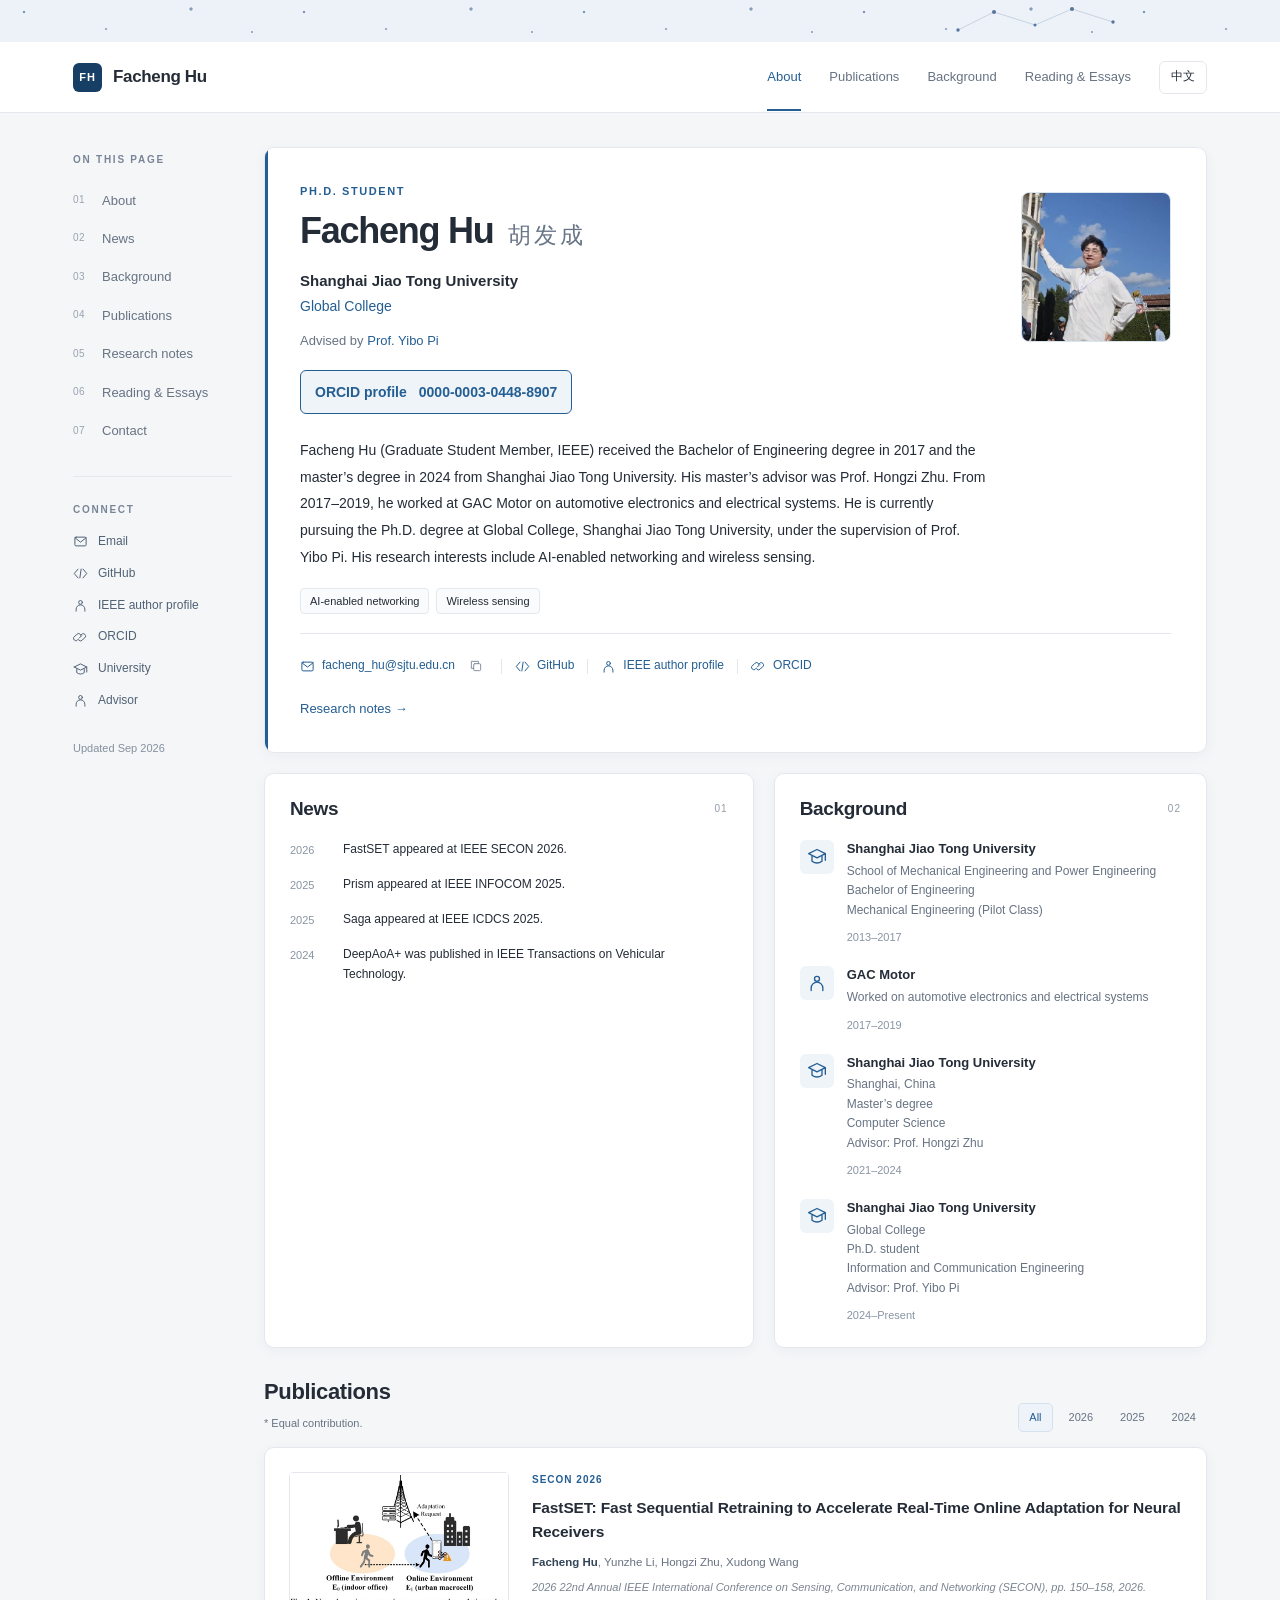
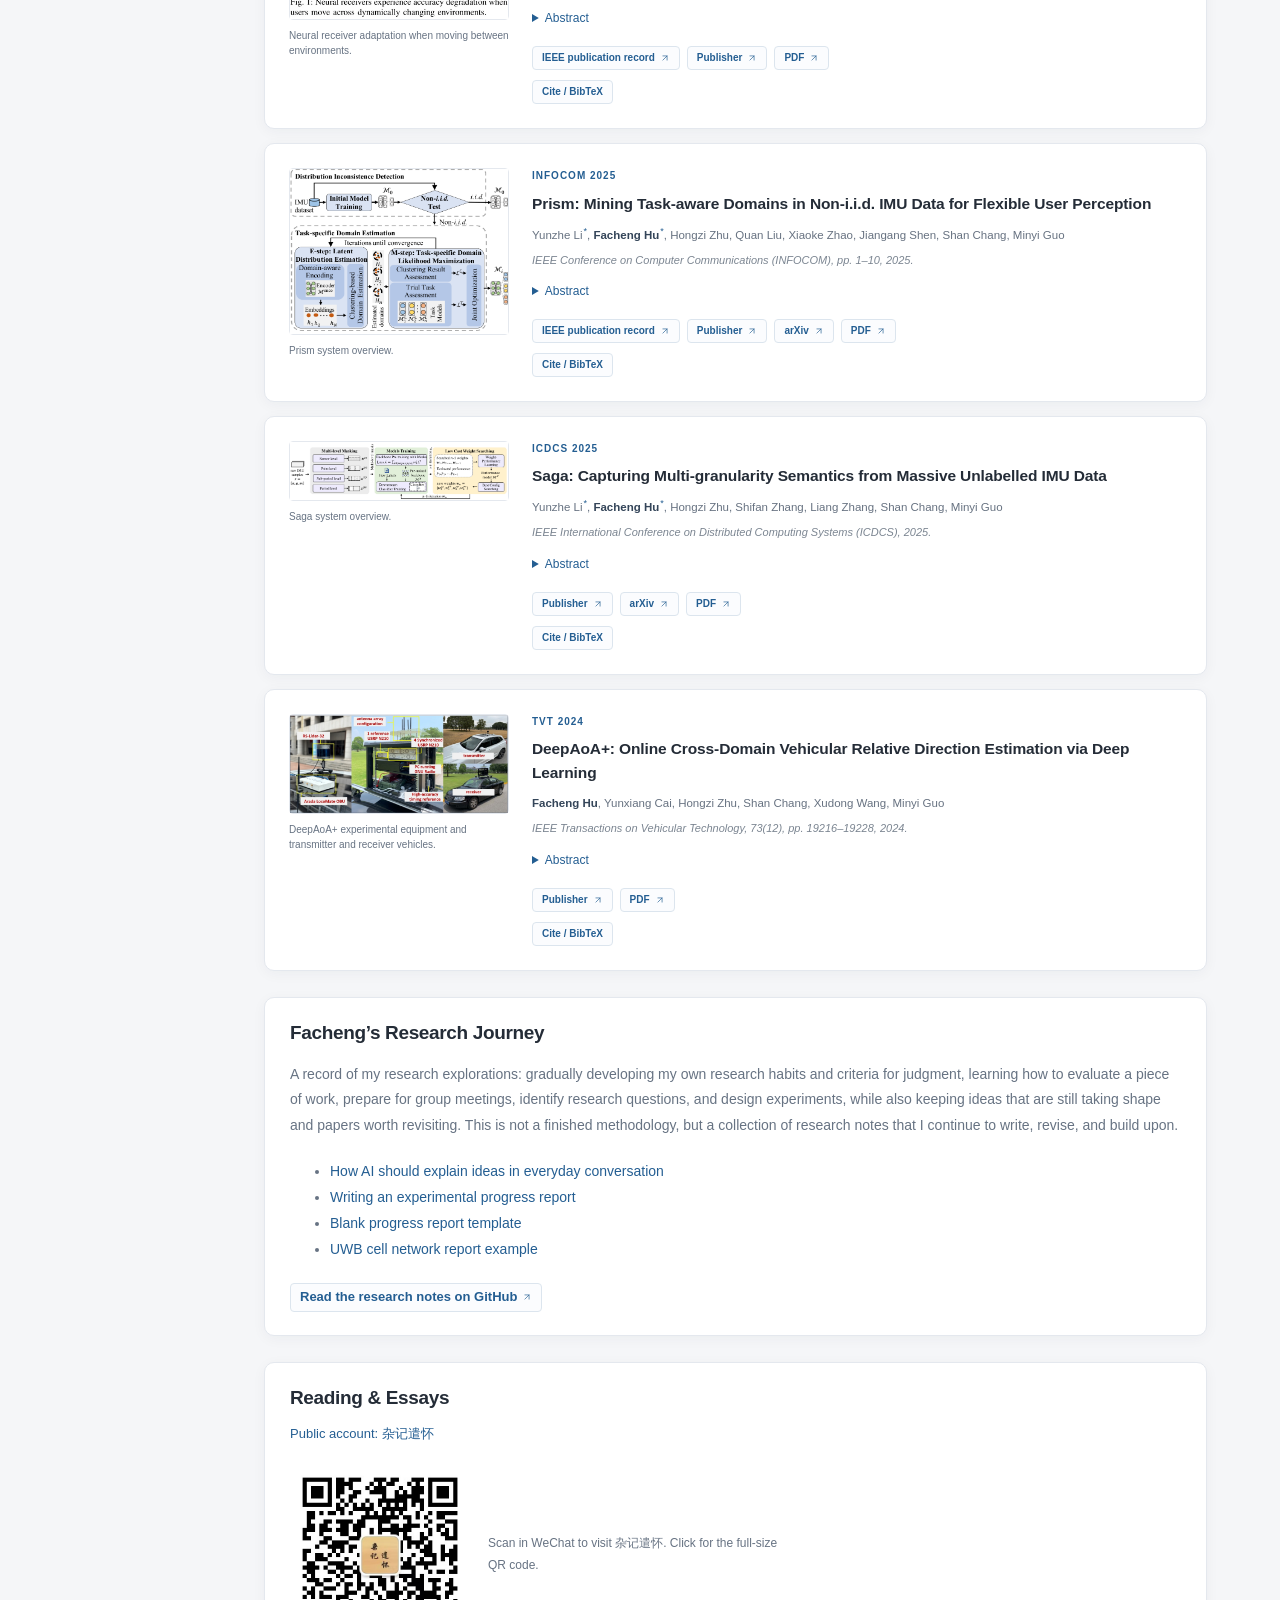
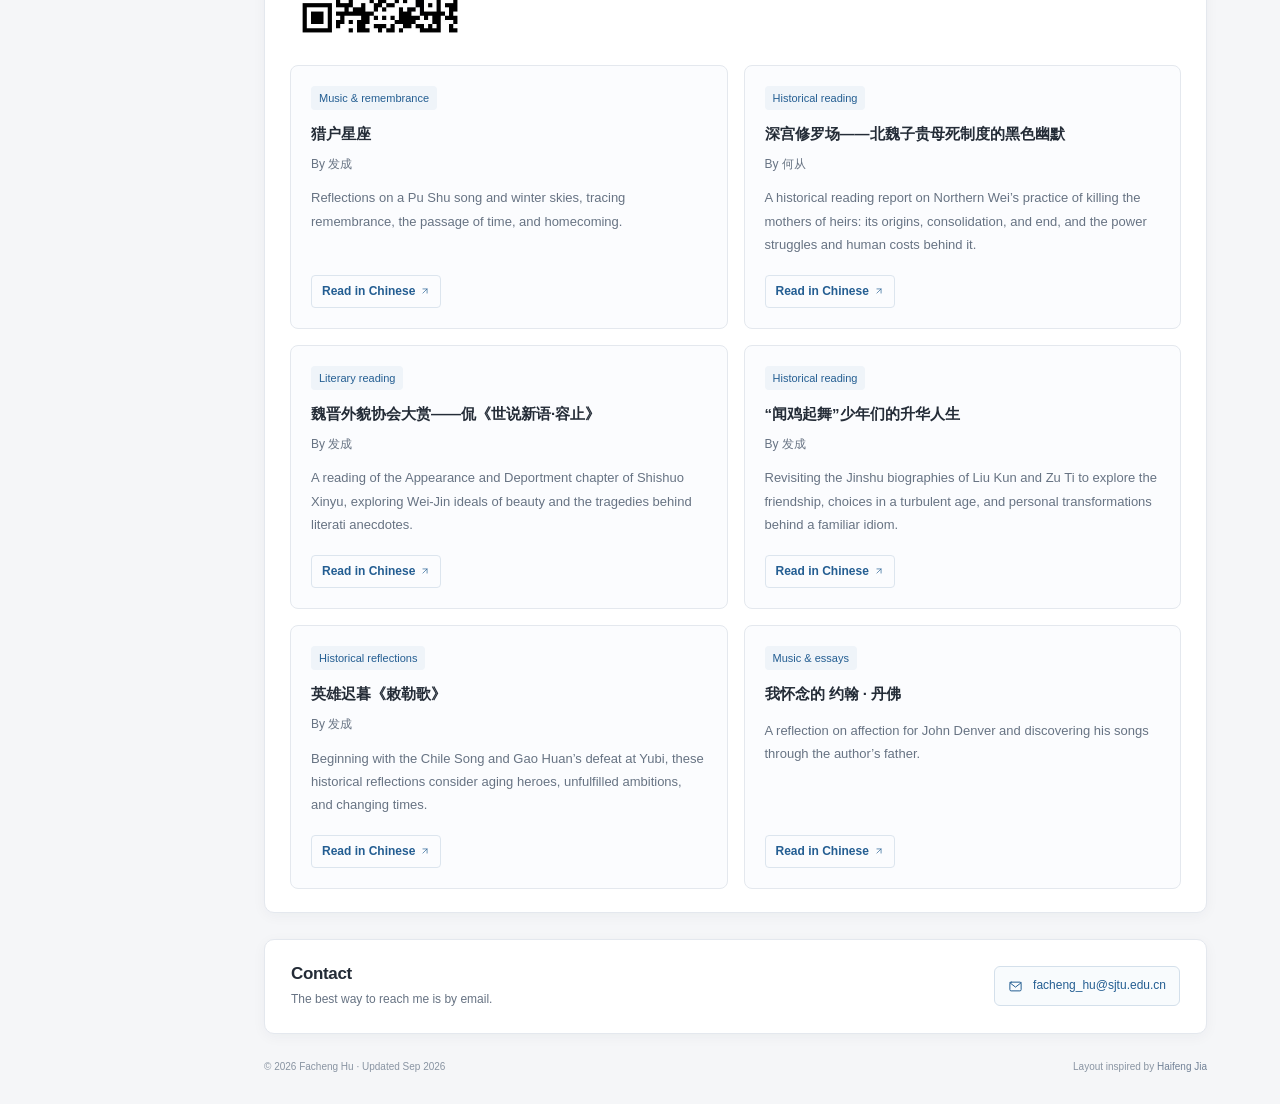
==== commit 94b23299: "docs: publish everyday AI communication note" ====
--- a/index.html
+++ b/index.html
@@ -176,7 +176,7 @@
     </article></div>
       </section>
 
-      <section class="research-journey section-card card" id="research-journey" aria-labelledby="research-journey-heading"><h2 id="research-journey-heading"><span data-lang="en" lang="en">Facheng’s Research Journey</span><span data-lang="zh" lang="zh-CN">发成的科研探索之旅</span></h2><p class="research-description"><span data-lang="en" lang="en">A record of my research explorations: gradually developing my own research habits and criteria for judgment, learning how to evaluate a piece of work, prepare for group meetings, identify research questions, and design experiments, while also keeping ideas that are still taking shape and papers worth revisiting. This is not a finished methodology, but a collection of research notes that I continue to write, revise, and build upon.</span><span data-lang="zh" lang="zh-CN">记录我的科研探索：逐步形成自己的科研习惯与判断标准，学习如何评价一项工作、准备组会、寻找问题和设计实验，也保存尚未成熟的想法与值得反复阅读的论文。这不是一份完成的方法论，而是一份由我持续书写、修正和积累的研究笔记。</span></p><ul class="research-description"><li><a class="" href="research-notes/report-lessons/"><span data-lang="en" lang="en">Writing an experimental progress report</span><span data-lang="zh" lang="zh-CN">组会报告的制作经验</span></a></li><li><a class="" href="research-notes/report-template/"><span data-lang="en" lang="en">Blank progress report template</span><span data-lang="zh" lang="zh-CN">实验进展组会空白模板</span></a></li><li><a class="" href="research-notes/uwb-report/"><span data-lang="en" lang="en">UWB cell network report example</span><span data-lang="zh" lang="zh-CN">UWB 电芯组网报告范例</span></a></li></ul><a class="pub-link research-repository" href="https://github.com/pardonhu/facheng-research-journey" target="_blank" rel="noopener noreferrer"><span data-lang="en" lang="en">Read the research notes on GitHub</span><span data-lang="zh" lang="zh-CN">在 GitHub 阅读科研笔记</span><svg viewBox="0 0 24 24" fill="none" stroke="currentColor" stroke-width="1.6" stroke-linecap="round" stroke-linejoin="round" aria-hidden="true"><path d="M7 17 17 7M7 7h10v10"/></svg></a></section>
+      <section class="research-journey section-card card" id="research-journey" aria-labelledby="research-journey-heading"><h2 id="research-journey-heading"><span data-lang="en" lang="en">Facheng’s Research Journey</span><span data-lang="zh" lang="zh-CN">发成的科研探索之旅</span></h2><p class="research-description"><span data-lang="en" lang="en">A record of my research explorations: gradually developing my own research habits and criteria for judgment, learning how to evaluate a piece of work, prepare for group meetings, identify research questions, and design experiments, while also keeping ideas that are still taking shape and papers worth revisiting. This is not a finished methodology, but a collection of research notes that I continue to write, revise, and build upon.</span><span data-lang="zh" lang="zh-CN">记录我的科研探索：逐步形成自己的科研习惯与判断标准，学习如何评价一项工作、准备组会、寻找问题和设计实验，也保存尚未成熟的想法与值得反复阅读的论文。这不是一份完成的方法论，而是一份由我持续书写、修正和积累的研究笔记。</span></p><ul class="research-description"><li><a class="" href="research-notes/ai-communication/"><span data-lang="en" lang="en">How AI should explain ideas in everyday conversation</span><span data-lang="zh" lang="zh-CN">AI 平时就该怎样说人话</span></a></li><li><a class="" href="research-notes/report-lessons/"><span data-lang="en" lang="en">Writing an experimental progress report</span><span data-lang="zh" lang="zh-CN">组会报告的制作经验</span></a></li><li><a class="" href="research-notes/report-template/"><span data-lang="en" lang="en">Blank progress report template</span><span data-lang="zh" lang="zh-CN">实验进展组会空白模板</span></a></li><li><a class="" href="research-notes/uwb-report/"><span data-lang="en" lang="en">UWB cell network report example</span><span data-lang="zh" lang="zh-CN">UWB 电芯组网报告范例</span></a></li></ul><a class="pub-link research-repository" href="https://github.com/pardonhu/facheng-research-journey" target="_blank" rel="noopener noreferrer"><span data-lang="en" lang="en">Read the research notes on GitHub</span><span data-lang="zh" lang="zh-CN">在 GitHub 阅读科研笔记</span><svg viewBox="0 0 24 24" fill="none" stroke="currentColor" stroke-width="1.6" stroke-linecap="round" stroke-linejoin="round" aria-hidden="true"><path d="M7 17 17 7M7 7h10v10"/></svg></a></section>
       <section class="reading-notes section-card card" id="reading-notes" aria-labelledby="reading-heading"><h2 id="reading-heading"><span data-lang="en" lang="en">Reading &amp; Essays</span><span data-lang="zh" lang="zh-CN">读书与随笔</span></h2><p class="reading-account"><span data-lang="en" lang="en">Public account: </span><span data-lang="zh" lang="zh-CN">公众号：</span>杂记遣怀</p><figure class="reading-qr"><a class="reading-qr-link" href="assets/images/wechat-qr.png" target="_blank" rel="noopener noreferrer"><img src="assets/images/wechat-qr.png" alt="杂记遣怀微信公众号二维码" width="430" height="430"></a><figcaption><span data-lang="en" lang="en">Scan in WeChat to visit 杂记遣怀. Click for the full-size QR code.</span><span data-lang="zh" lang="zh-CN">微信扫码访问“杂记遣怀”公众号；点击查看完整尺寸二维码。</span></figcaption></figure><div class="reading-grid"><article class="reading-note"><div class="reading-meta"><span class="reading-category"><span data-lang="en" lang="en">Music &amp; remembrance</span><span data-lang="zh" lang="zh-CN">音乐与怀想</span></span></div><h3 lang="zh-CN">猎户星座</h3><p class="reading-author"><span data-lang="en" lang="en">By </span><span data-lang="zh" lang="zh-CN">作者：</span><span lang="zh-CN">发成</span></p><p class="reading-summary"><span data-lang="en" lang="en">Reflections on a Pu Shu song and winter skies, tracing remembrance, the passage of time, and homecoming.</span><span data-lang="zh" lang="zh-CN">从朴树的歌曲与冬日星空出发，写回忆、时间流逝与归乡。</span></p><a class="pub-link reading-original" href="https://mp.weixin.qq.com/s/xrk3NmYKp0TA-j-8uzsUAA" target="_blank" rel="noopener noreferrer"><span data-lang="en" lang="en">Read in Chinese</span><span data-lang="zh" lang="zh-CN">阅读原文</span><svg viewBox="0 0 24 24" fill="none" stroke="currentColor" stroke-width="1.6" stroke-linecap="round" stroke-linejoin="round" aria-hidden="true"><path d="M7 17 17 7M7 7h10v10"/></svg></a></article><article class="reading-note"><div class="reading-meta"><span class="reading-category"><span data-lang="en" lang="en">Historical reading</span><span data-lang="zh" lang="zh-CN">历史阅读</span></span></div><h3 lang="zh-CN">深宫修罗场——北魏子贵母死制度的黑色幽默</h3><p class="reading-author"><span data-lang="en" lang="en">By </span><span data-lang="zh" lang="zh-CN">作者：</span><span lang="zh-CN">何从</span></p><p class="reading-summary"><span data-lang="en" lang="en">A historical reading report on Northern Wei’s practice of killing the mothers of heirs: its origins, consolidation, and end, and the power struggles and human costs behind it.</span><span data-lang="zh" lang="zh-CN">围绕北魏“子贵母死”制度的历史读书报告，梳理其起源、巩固与终结，思考权力斗争及其对个体的伤害。</span></p><a class="pub-link reading-original" href="https://mp.weixin.qq.com/s/wZiHg6oNw5ok62wXAi2_vA" target="_blank" rel="noopener noreferrer"><span data-lang="en" lang="en">Read in Chinese</span><span data-lang="zh" lang="zh-CN">阅读原文</span><svg viewBox="0 0 24 24" fill="none" stroke="currentColor" stroke-width="1.6" stroke-linecap="round" stroke-linejoin="round" aria-hidden="true"><path d="M7 17 17 7M7 7h10v10"/></svg></a></article><article class="reading-note"><div class="reading-meta"><span class="reading-category"><span data-lang="en" lang="en">Literary reading</span><span data-lang="zh" lang="zh-CN">文学阅读</span></span></div><h3 lang="zh-CN">魏晋外貌协会大赏——侃《世说新语·容止》</h3><p class="reading-author"><span data-lang="en" lang="en">By </span><span data-lang="zh" lang="zh-CN">作者：</span><span lang="zh-CN">发成</span></p><p class="reading-summary"><span data-lang="en" lang="en">A reading of the Appearance and Deportment chapter of Shishuo Xinyu, exploring Wei-Jin ideals of beauty and the tragedies behind literati anecdotes.</span><span data-lang="zh" lang="zh-CN">围绕《世说新语·容止》的容貌与举止品评，闲谈魏晋士人的审美风尚及风流轶事背后的悲剧。</span></p><a class="pub-link reading-original" href="https://mp.weixin.qq.com/s/xRUlN4Pcs_biWIcqLU_5BQ" target="_blank" rel="noopener noreferrer"><span data-lang="en" lang="en">Read in Chinese</span><span data-lang="zh" lang="zh-CN">阅读原文</span><svg viewBox="0 0 24 24" fill="none" stroke="currentColor" stroke-width="1.6" stroke-linecap="round" stroke-linejoin="round" aria-hidden="true"><path d="M7 17 17 7M7 7h10v10"/></svg></a></article><article class="reading-note"><div class="reading-meta"><span class="reading-category"><span data-lang="en" lang="en">Historical reading</span><span data-lang="zh" lang="zh-CN">历史阅读</span></span></div><h3 lang="zh-CN">“闻鸡起舞”少年们的升华人生</h3><p class="reading-author"><span data-lang="en" lang="en">By </span><span data-lang="zh" lang="zh-CN">作者：</span><span lang="zh-CN">发成</span></p><p class="reading-summary"><span data-lang="en" lang="en">Revisiting the Jinshu biographies of Liu Kun and Zu Ti to explore the friendship, choices in a turbulent age, and personal transformations behind a familiar idiom.</span><span data-lang="zh" lang="zh-CN">重读《晋书》中的刘琨、祖逖传记，追索“闻鸡起舞”背后的友谊、乱世抉择与人生转变。</span></p><a class="pub-link reading-original" href="https://mp.weixin.qq.com/s/K9kZ77K7tmjc5PLO8gU52w" target="_blank" rel="noopener noreferrer"><span data-lang="en" lang="en">Read in Chinese</span><span data-lang="zh" lang="zh-CN">阅读原文</span><svg viewBox="0 0 24 24" fill="none" stroke="currentColor" stroke-width="1.6" stroke-linecap="round" stroke-linejoin="round" aria-hidden="true"><path d="M7 17 17 7M7 7h10v10"/></svg></a></article><article class="reading-note"><div class="reading-meta"><span class="reading-category"><span data-lang="en" lang="en">Historical reflections</span><span data-lang="zh" lang="zh-CN">历史随笔</span></span></div><h3 lang="zh-CN">英雄迟暮《敕勒歌》</h3><p class="reading-author"><span data-lang="en" lang="en">By </span><span data-lang="zh" lang="zh-CN">作者：</span><span lang="zh-CN">发成</span></p><p class="reading-summary"><span data-lang="en" lang="en">Beginning with the Chile Song and Gao Huan’s defeat at Yubi, these historical reflections consider aging heroes, unfulfilled ambitions, and changing times.</span><span data-lang="zh" lang="zh-CN">从《敕勒歌》与高欢玉璧兵败的故事切入，读英雄迟暮、壮志未酬与时代变迁。</span></p><a class="pub-link reading-original" href="https://mp.weixin.qq.com/s/cilRgAzcsfic_dd--5oJGw" target="_blank" rel="noopener noreferrer"><span data-lang="en" lang="en">Read in Chinese</span><span data-lang="zh" lang="zh-CN">阅读原文</span><svg viewBox="0 0 24 24" fill="none" stroke="currentColor" stroke-width="1.6" stroke-linecap="round" stroke-linejoin="round" aria-hidden="true"><path d="M7 17 17 7M7 7h10v10"/></svg></a></article><article class="reading-note"><div class="reading-meta"><span class="reading-category"><span data-lang="en" lang="en">Music &amp; essays</span><span data-lang="zh" lang="zh-CN">音乐与随笔</span></span></div><h3 lang="zh-CN">我怀念的 约翰 · 丹佛</h3><p class="reading-summary"><span data-lang="en" lang="en">A reflection on affection for John Denver and discovering his songs through the author’s father.</span><span data-lang="zh" lang="zh-CN">写对约翰·丹佛的喜爱，以及受父亲影响接触其歌曲的经历。</span></p><a class="pub-link reading-original" href="https://mp.weixin.qq.com/s/qr12cl9yo03XHMPerka75g" target="_blank" rel="noopener noreferrer"><span data-lang="en" lang="en">Read in Chinese</span><span data-lang="zh" lang="zh-CN">阅读原文</span><svg viewBox="0 0 24 24" fill="none" stroke="currentColor" stroke-width="1.6" stroke-linecap="round" stroke-linejoin="round" aria-hidden="true"><path d="M7 17 17 7M7 7h10v10"/></svg></a></article></div></section>
       <section class="contact-card card" id="contact" aria-labelledby="contact-heading">
         <div><h2 id="contact-heading"><span data-lang="en" lang="en">Contact</span><span data-lang="zh" lang="zh-CN">联系</span></h2><p class="contact-caption"><span data-lang="en" lang="en">The best way to reach me is by email.</span><span data-lang="zh" lang="zh-CN">欢迎通过电子邮件联系。</span></p></div>
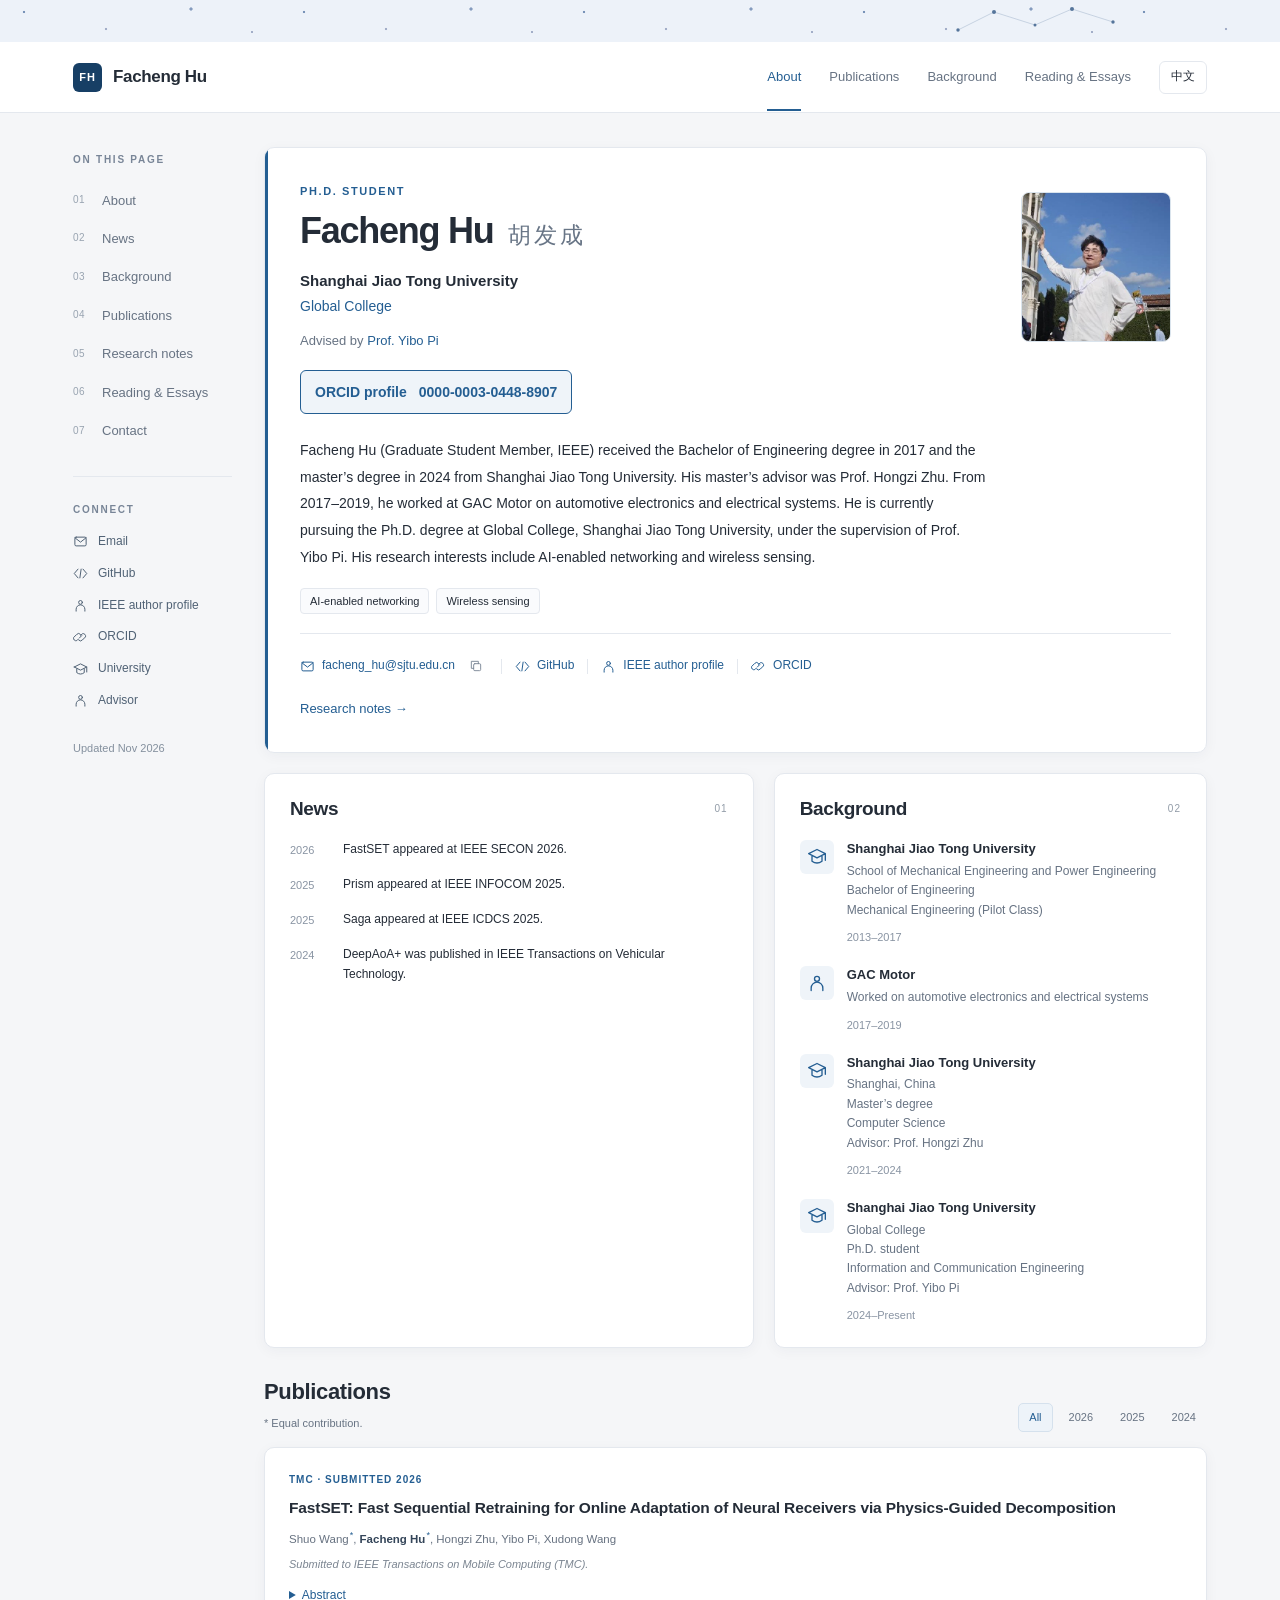
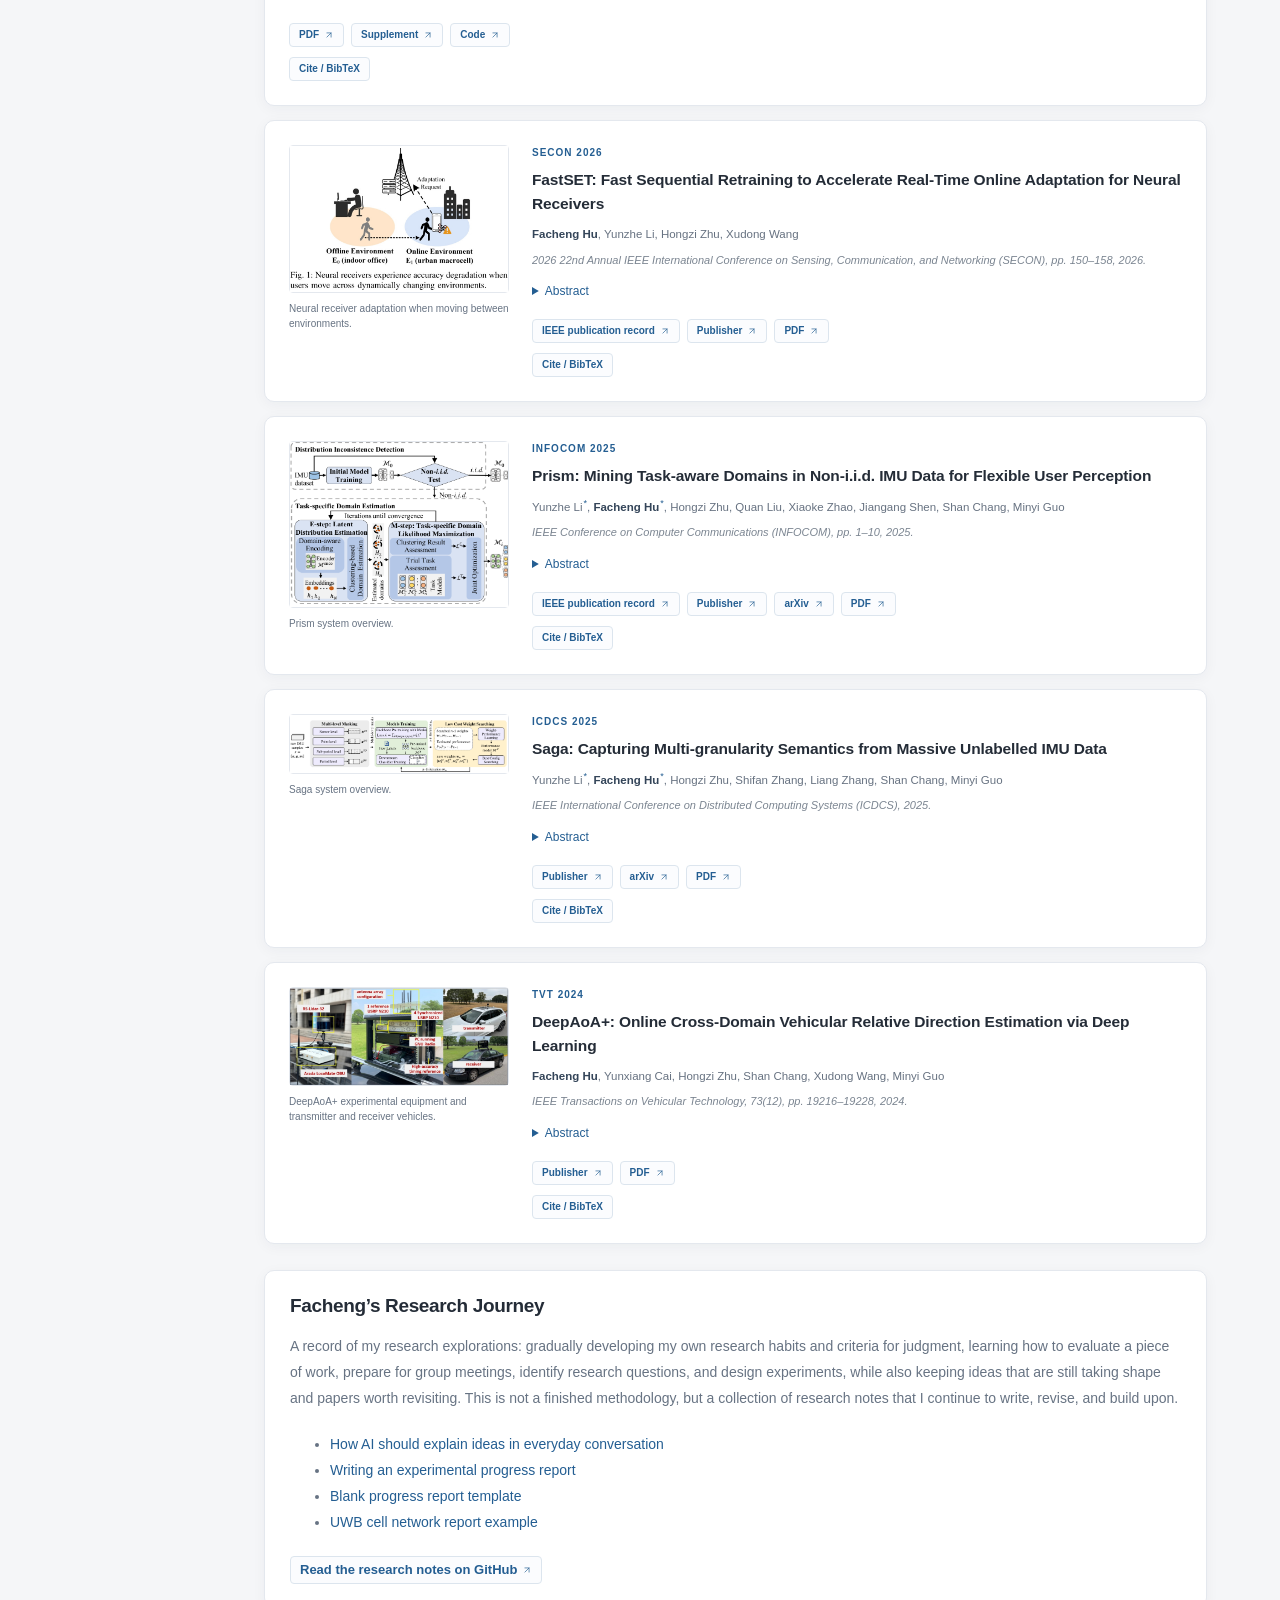
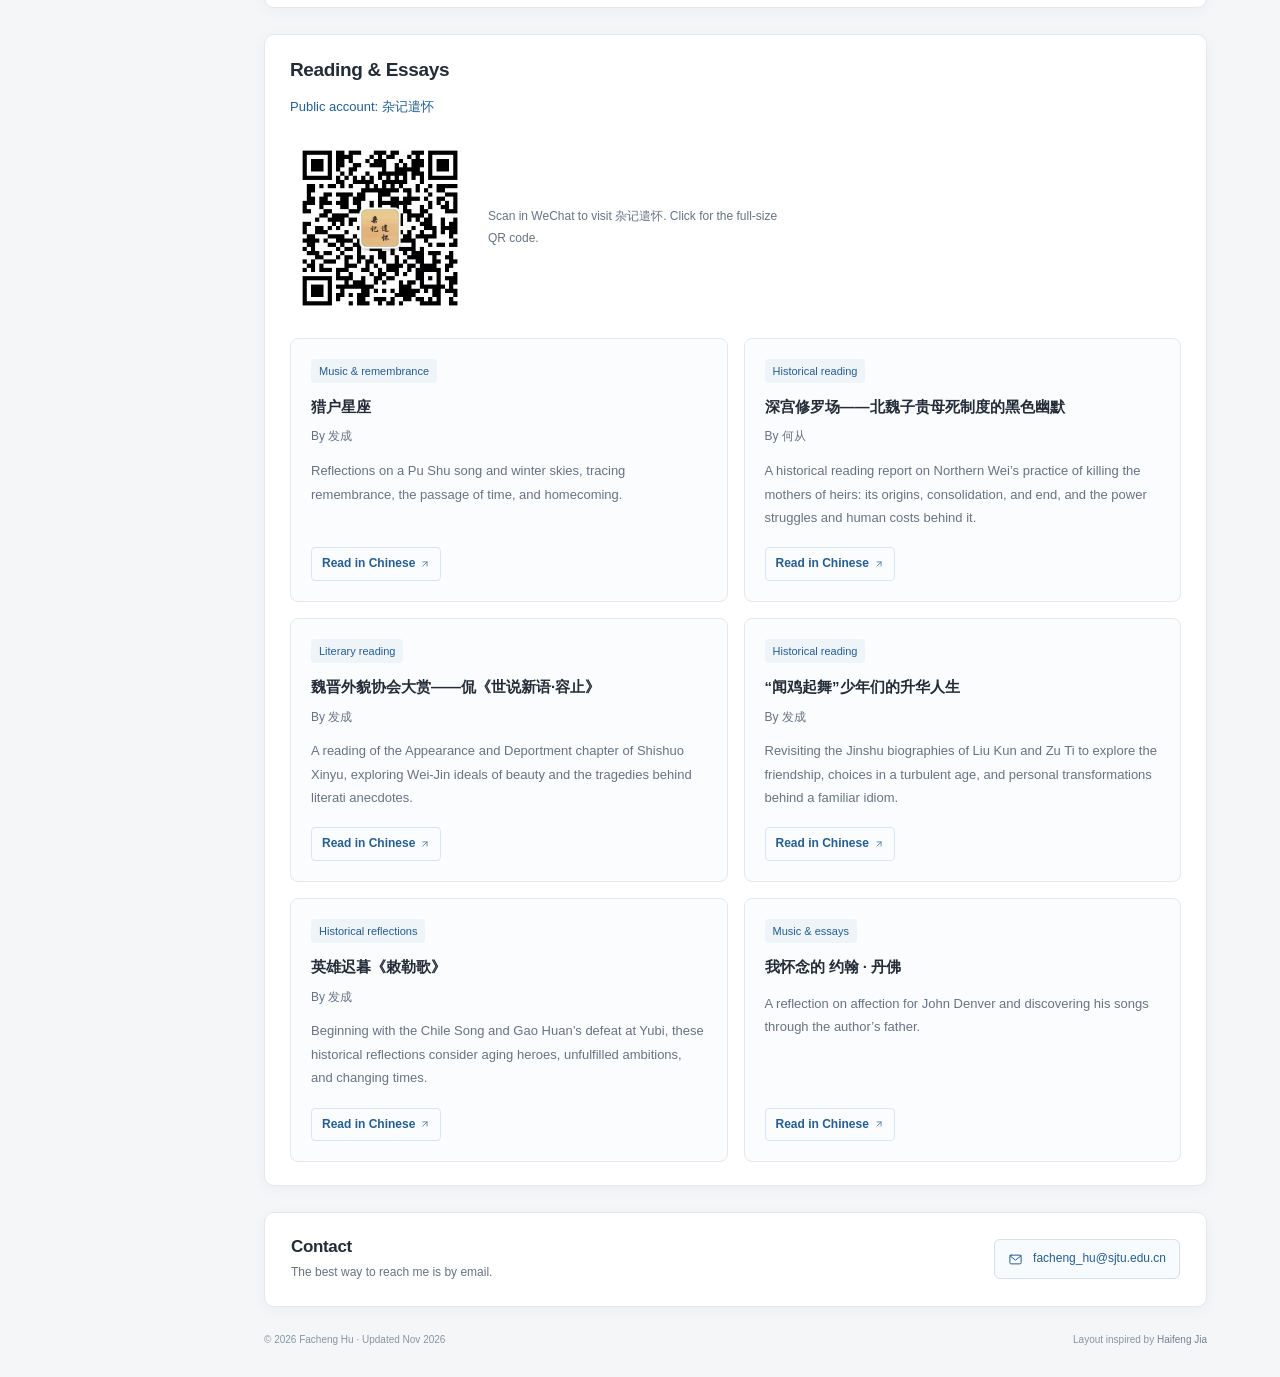
==== commit 8671b39d: "Publish FastSET journal manuscript and supplement with TMC submission status" ====
--- a/index.html
+++ b/index.html
@@ -51,7 +51,7 @@
       </nav>
       <p class="eyebrow"><span data-lang="en" lang="en">Connect</span><span data-lang="zh" lang="zh-CN">学术联系</span></p>
       <div class="side-links"><a class="" href="mailto:facheng_hu@sjtu.edu.cn"><svg viewBox="0 0 24 24" fill="none" stroke="currentColor" stroke-width="1.6" stroke-linecap="round" stroke-linejoin="round" aria-hidden="true"><rect x="3" y="5" width="18" height="14" rx="2"/><path d="m3 6 9 7 9-7"/></svg><span data-lang="en" lang="en">Email</span><span data-lang="zh" lang="zh-CN">电子邮件</span></a><a class="" href="https://github.com/pardonhu" target="_blank" rel="noopener noreferrer"><svg viewBox="0 0 24 24" fill="none" stroke="currentColor" stroke-width="1.6" stroke-linecap="round" stroke-linejoin="round" aria-hidden="true"><path d="m8 5-6 7 6 7m8-14 6 7-6 7m-5 0 2-14"/></svg><span data-lang="en" lang="en">GitHub</span><span data-lang="zh" lang="zh-CN">GitHub</span></a><a class="" href="https://ieeexplore.ieee.org/author/996384661373839" target="_blank" rel="noopener noreferrer"><svg viewBox="0 0 24 24" fill="none" stroke="currentColor" stroke-width="1.6" stroke-linecap="round" stroke-linejoin="round" aria-hidden="true"><circle cx="12" cy="7" r="3"/><path d="M5 21v-3a7 7 0 0 1 14 0v3"/></svg><span data-lang="en" lang="en">IEEE author profile</span><span data-lang="zh" lang="zh-CN">IEEE 作者主页</span></a><a class="" href="https://orcid.org/0000-0003-0448-8907" target="_blank" rel="noopener noreferrer"><svg viewBox="0 0 24 24" fill="none" stroke="currentColor" stroke-width="1.6" stroke-linecap="round" stroke-linejoin="round" aria-hidden="true"><path d="m10 13 4-4M8 15l-2 2a4 4 0 0 1-5-5l5-5a4 4 0 0 1 6 0m0 2 3-3a4 4 0 0 1 5 5l-5 5a4 4 0 0 1-6 0"/></svg><span data-lang="en" lang="en">ORCID</span><span data-lang="zh" lang="zh-CN">ORCID</span></a><a class="" href="https://www.sjtu.edu.cn/" target="_blank" rel="noopener noreferrer"><svg viewBox="0 0 24 24" fill="none" stroke="currentColor" stroke-width="1.6" stroke-linecap="round" stroke-linejoin="round" aria-hidden="true"><path d="m2 8 10-5 10 5-10 5L2 8Zm4 3v6c4 3 8 3 12 0v-6M22 8v8"/></svg><span data-lang="en" lang="en">University</span><span data-lang="zh" lang="zh-CN">学校主页</span></a><a class="" href="https://yibopi.github.io/" target="_blank" rel="noopener noreferrer"><svg viewBox="0 0 24 24" fill="none" stroke="currentColor" stroke-width="1.6" stroke-linecap="round" stroke-linejoin="round" aria-hidden="true"><circle cx="12" cy="7" r="3"/><path d="M5 21v-3a7 7 0 0 1 14 0v3"/></svg><span data-lang="en" lang="en">Advisor</span><span data-lang="zh" lang="zh-CN">导师主页</span></a></div>
-      <p class="side-note"><span data-lang="en" lang="en">Updated Sep 2026</span><span data-lang="zh" lang="zh-CN">2026 年 9 月更新</span></p>
+      <p class="side-note"><span data-lang="en" lang="en">Updated Nov 2026</span><span data-lang="zh" lang="zh-CN">2026 年 11 月更新</span></p>
     </aside>
     <main class="main" id="main">
       <section class="profile card" id="about" aria-labelledby="name-heading">
@@ -88,7 +88,27 @@
           <div class="filters js-only" role="group" aria-label="Filter publications by year"><button type="button" class="filter" data-filter="all" aria-pressed="true"><span data-lang="en" lang="en">All</span><span data-lang="zh" lang="zh-CN">全部</span></button><button type="button" class="filter" data-filter="2026" aria-pressed="false">2026</button><button type="button" class="filter" data-filter="2025" aria-pressed="false">2025</button><button type="button" class="filter" data-filter="2024" aria-pressed="false">2024</button></div>
         </div>
         <p class="sr-only" id="filter-status" role="status" aria-live="polite"></p>
-        <div class="publication-list"><article class="publication-card card has-figure" data-year="2026" id="paper-fastset">
+        <div class="publication-list"><article class="publication-card card text-only" data-year="2026" id="paper-fastset-journal">
+      <div class="pub-content">
+        <div class="pub-meta">TMC · Submitted 2026</div>
+        <h3 class="pub-title"><a class="" href="assets/papers/fastset-journal.pdf" target="_blank" rel="noopener noreferrer">FastSET: Fast Sequential Retraining for Online Adaptation of Neural Receivers via Physics-Guided Decomposition</a></h3>
+        <p class="pub-authors">Shuo Wang<sup>*</sup>, <strong>Facheng Hu</strong><sup>*</sup>, Hongzi Zhu, Yibo Pi, Xudong Wang</p>
+        <p class="pub-venue"><span data-lang="en" lang="en">Submitted to IEEE Transactions on Mobile Computing (TMC).</span><span data-lang="zh" lang="zh-CN">已投稿 IEEE Transactions on Mobile Computing（TMC）。</span></p>
+        <details class="abstract"><summary><span data-lang="en" lang="en">Abstract</span><span data-lang="zh" lang="zh-CN">摘要</span></summary><p class="pub-description"><span data-lang="en" lang="en">Neural receivers for wireless communication must adapt rapidly to changes in propagation conditions to ensure reliable performance. However, frequent online adaptation incurs significant latency and computational overhead, limiting real-time deployment. We propose FastSET, a fast sequential retraining strategy with a physics-guided estimator–demapper split based on the channel-estimation and demapping functions of conventional receivers. An offline model search balances bit error rate (BER) and adaptation time under a common parameter budget. FastSET first updates the estimator while freezing the demapper, then adapts the demapper if further updates are needed to reach the target BER. We evaluate FastSET in an orthogonal frequency-division multiplexing (OFDM) system using 3GPP tapped delay line (TDL) channel models and channels generated by NVIDIA Sionna ray tracing (RT) in four urban environments. FastSET reduces adaptation computation time by factors of 86.3 and 22.0 relative to end-to-end retraining on TDL-A-to-B and TDL-A-to-C transitions, respectively, with comparable post-adaptation BER. \jmark{Code is available at https://github.com/pardonhu/FastSET.}</span><span data-lang="zh" lang="zh-CN">无线通信中的神经接收机需要快速适应传播条件变化，以保障可靠的接收性能。频繁的在线适应会带来显著的延迟和计算开销，限制实时部署。本文提出快速顺序重训练策略 FastSET，依据传统接收机的信道估计和解映射功能，将神经接收机切分为 estimator 和 demapper。离线模型搜索在相同参数预算下兼顾误码率（BER）与适应时间。在线适应时，FastSET 冻结 demapper 并优先更新 estimator；需要进一步降低 BER 时，再更新 demapper。本文在正交频分复用（OFDM）系统中，采用 3GPP 抽头延迟线（TDL）信道模型和 NVIDIA Sionna 射线追踪生成的四个城市场景信道进行评估。相比端到端重训练，FastSET 在 TDL-A 到 TDL-B 和 TDL-A 到 TDL-C 的环境转换中，分别实现 86.3 倍和 22.0 倍的适应计算加速，并保持相近的适应后 BER。代码见 https://github.com/pardonhu/FastSET。</span></p></details>
+        <div class="pub-links"><a class="pub-link" href="assets/papers/fastset-journal.pdf" target="_blank" rel="noopener noreferrer">PDF<svg viewBox="0 0 24 24" fill="none" stroke="currentColor" stroke-width="1.6" stroke-linecap="round" stroke-linejoin="round" aria-hidden="true"><path d="M7 17 17 7M7 7h10v10"/></svg></a><a class="pub-link" href="assets/papers/fastset-supplement.pdf" target="_blank" rel="noopener noreferrer"><span data-lang="en" lang="en">Supplement</span><span data-lang="zh" lang="zh-CN">补充材料</span><svg viewBox="0 0 24 24" fill="none" stroke="currentColor" stroke-width="1.6" stroke-linecap="round" stroke-linejoin="round" aria-hidden="true"><path d="M7 17 17 7M7 7h10v10"/></svg></a><a class="pub-link" href="https://github.com/pardonhu/FastSET" target="_blank" rel="noopener noreferrer"><span data-lang="en" lang="en">Code</span><span data-lang="zh" lang="zh-CN">代码</span><svg viewBox="0 0 24 24" fill="none" stroke="currentColor" stroke-width="1.6" stroke-linecap="round" stroke-linejoin="round" aria-hidden="true"><path d="M7 17 17 7M7 7h10v10"/></svg></a></div>
+        <details class="citation">
+          <summary class="cite-toggle"><span data-lang="en" lang="en">Cite / BibTeX</span><span data-lang="zh" lang="zh-CN">引用 / BibTeX</span></summary>
+          <div class="citation-box"><pre><code id="bib-fastset-journal">@unpublished{wang2026fastsetjournal,
+  title = {{FastSET: Fast Sequential Retraining for Online Adaptation of Neural Receivers via Physics-Guided Decomposition}},
+  author = {Shuo Wang and Facheng Hu and Hongzi Zhu and Yibo Pi and Xudong Wang},
+  year = {2026},
+  note = {Submitted to IEEE Transactions on Mobile Computing (TMC).},
+  url = {https://pardonhu.github.io/assets/papers/fastset-journal.pdf}
+}</code></pre>
+          <button class="copy-citation js-only" type="button" data-copy-citation="bib-fastset-journal"><svg viewBox="0 0 24 24" fill="none" stroke="currentColor" stroke-width="1.6" stroke-linecap="round" stroke-linejoin="round" aria-hidden="true"><rect x="8" y="8" width="12" height="12" rx="2"/><path d="M16 8V4H4v12h4"/></svg><span data-lang="en" lang="en">Copy BibTeX</span><span data-lang="zh" lang="zh-CN">复制 BibTeX</span></button></div>
+        </details>
+      </div>
+    </article><article class="publication-card card has-figure" data-year="2026" id="paper-fastset">
       <figure class="pub-figure"><a class="figure-image" href="assets/images/fastset-overview.jpg" target="_blank" rel="noopener noreferrer"><img loading="lazy" src="assets/images/fastset-overview.jpg" alt="FastSET environment switch: a user moves from an indoor office to an urban macrocell, triggering a neural receiver adaptation request. The embedded caption describes accuracy degradation across changing environments. / FastSET 环境切换：用户从室内办公室移动到城市宏小区，触发神经接收机适应请求；原图内嵌图注说明环境变化导致的准确率下降。" width="788" height="528"></a><figcaption><span data-lang="en" lang="en">Neural receiver adaptation when moving between environments.</span><span data-lang="zh" lang="zh-CN">跨环境移动时的神经接收机适应。</span></figcaption></figure><div class="pub-content">
         <div class="pub-meta">SECON 2026</div>
         <h3 class="pub-title"><a class="" href="https://doi.org/10.1109/SECON68281.2026.11579146" target="_blank" rel="noopener noreferrer">FastSET: Fast Sequential Retraining to Accelerate Real-Time Online Adaptation for Neural Receivers</a></h3>
@@ -182,7 +202,7 @@
         <div><h2 id="contact-heading"><span data-lang="en" lang="en">Contact</span><span data-lang="zh" lang="zh-CN">联系</span></h2><p class="contact-caption"><span data-lang="en" lang="en">The best way to reach me is by email.</span><span data-lang="zh" lang="zh-CN">欢迎通过电子邮件联系。</span></p></div>
         <a class="contact-button" href="mailto:facheng_hu@sjtu.edu.cn"><svg viewBox="0 0 24 24" fill="none" stroke="currentColor" stroke-width="1.6" stroke-linecap="round" stroke-linejoin="round" aria-hidden="true"><rect x="3" y="5" width="18" height="14" rx="2"/><path d="m3 6 9 7 9-7"/></svg>facheng_hu@sjtu.edu.cn</a>
       </section>
-      <footer class="footer"><span>© 2026 Facheng Hu · <span data-lang="en" lang="en">Updated Sep 2026</span><span data-lang="zh" lang="zh-CN">2026 年 9 月更新</span></span><span><span data-lang="en" lang="en">Layout inspired by</span><span data-lang="zh" lang="zh-CN">布局参考</span> <a class="" href="https://haifengjia.github.io/" target="_blank" rel="noopener noreferrer">Haifeng Jia</a></span></footer>
+      <footer class="footer"><span>© 2026 Facheng Hu · <span data-lang="en" lang="en">Updated Nov 2026</span><span data-lang="zh" lang="zh-CN">2026 年 11 月更新</span></span><span><span data-lang="en" lang="en">Layout inspired by</span><span data-lang="zh" lang="zh-CN">布局参考</span> <a class="" href="https://haifengjia.github.io/" target="_blank" rel="noopener noreferrer">Haifeng Jia</a></span></footer>
     </main>
   </div>
   <div id="toast" class="toast" role="status" aria-live="polite" hidden></div>
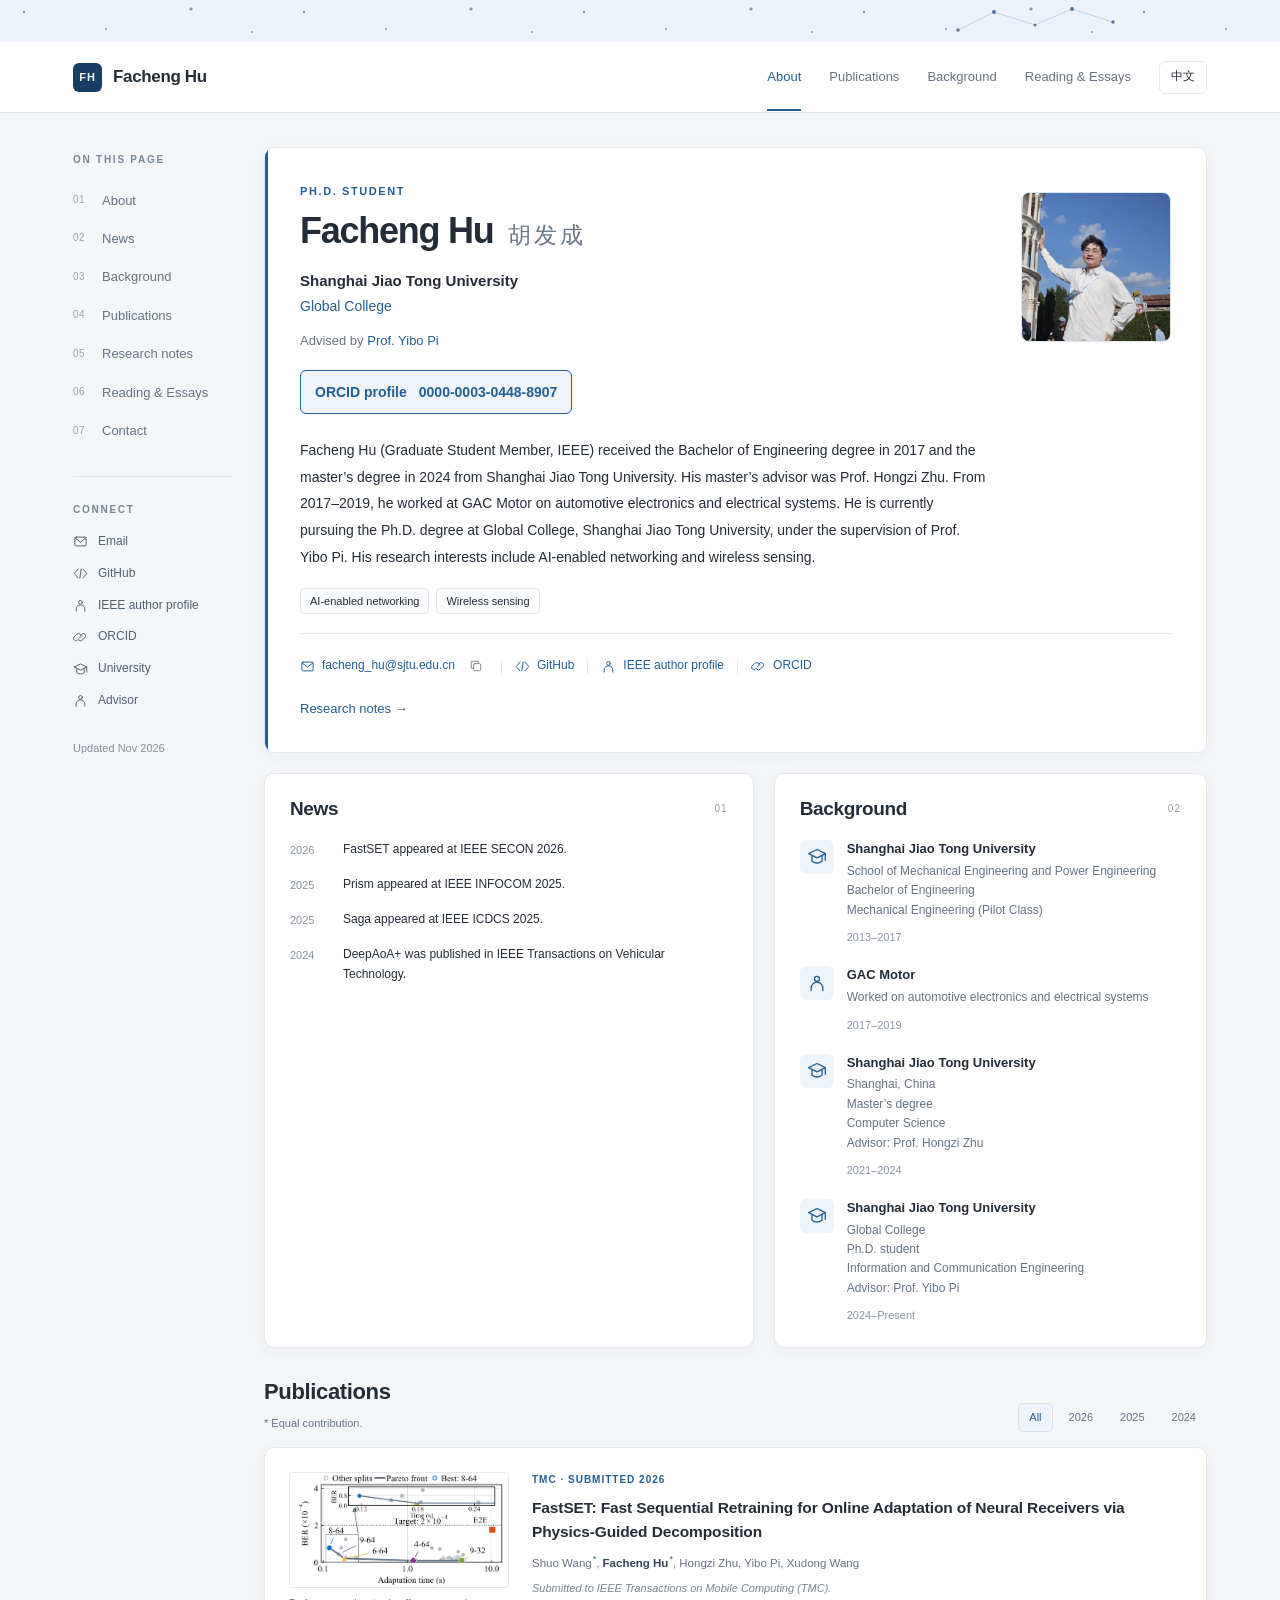
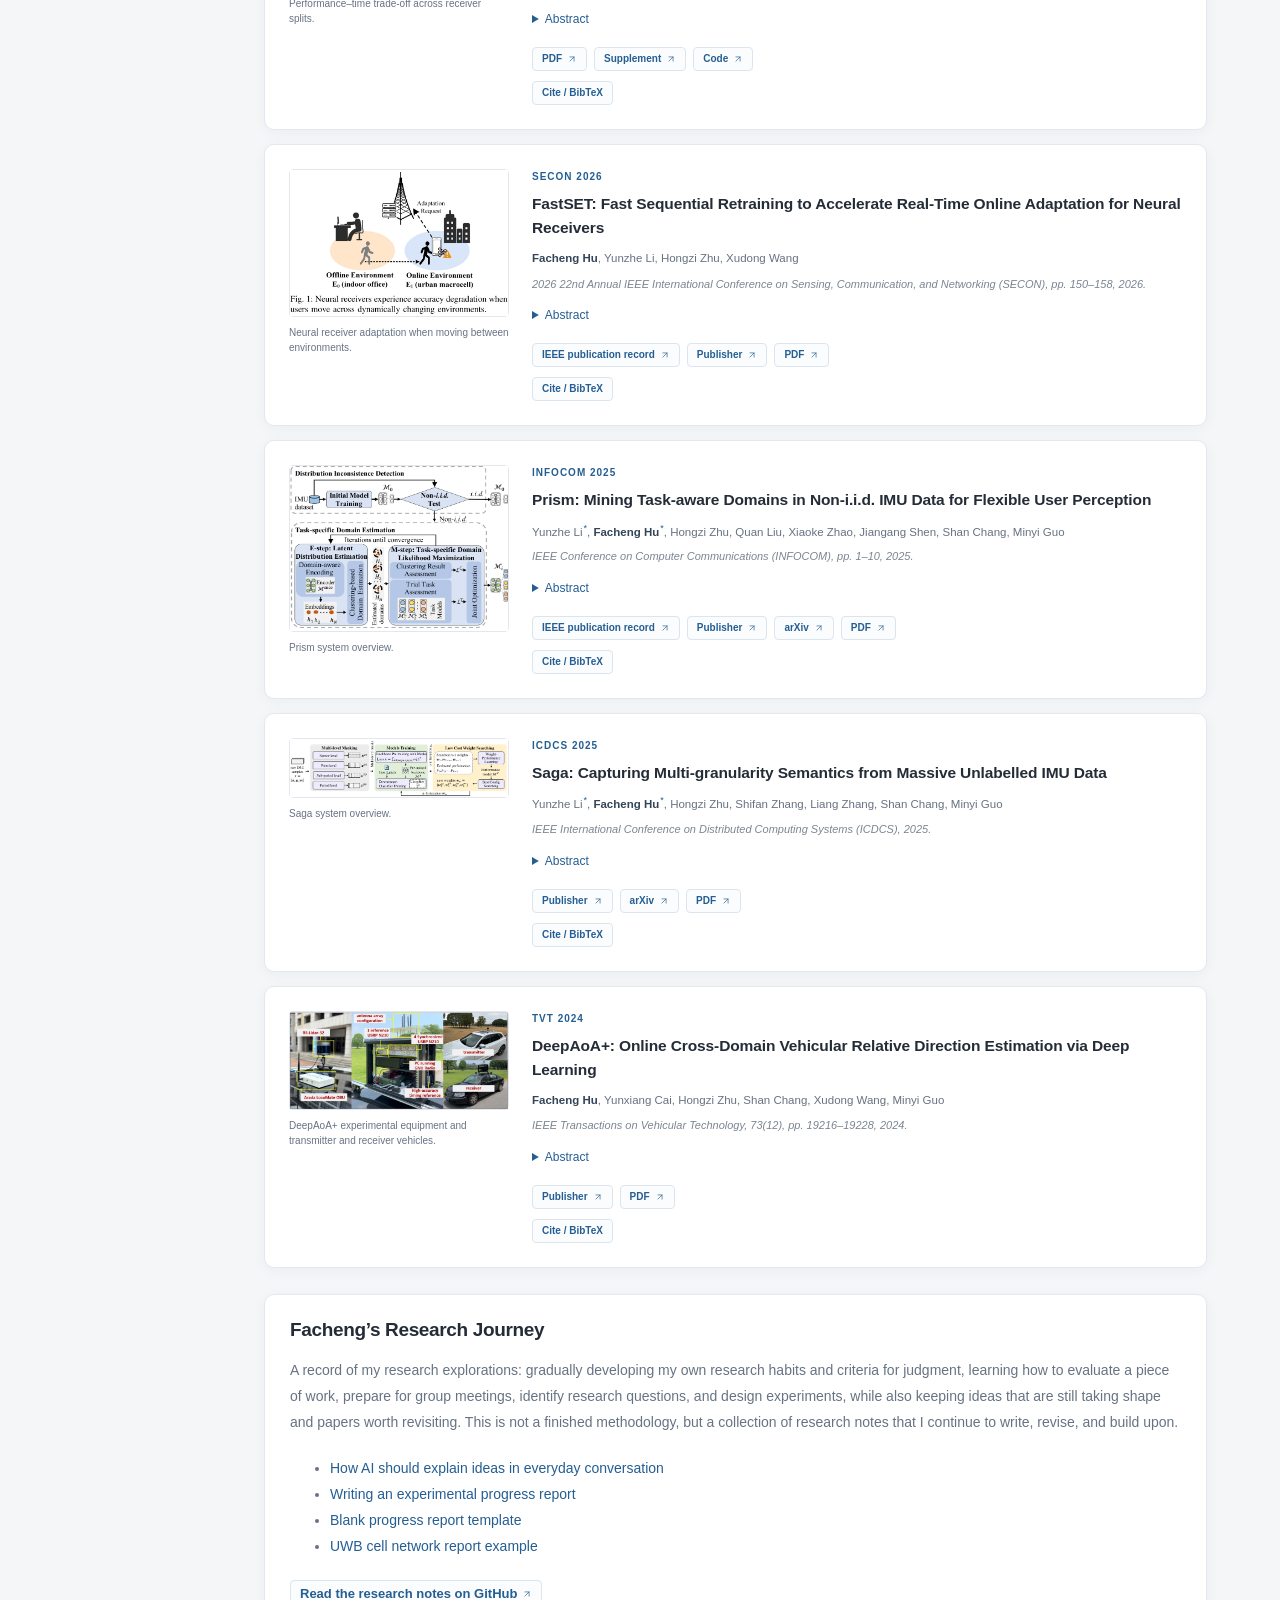
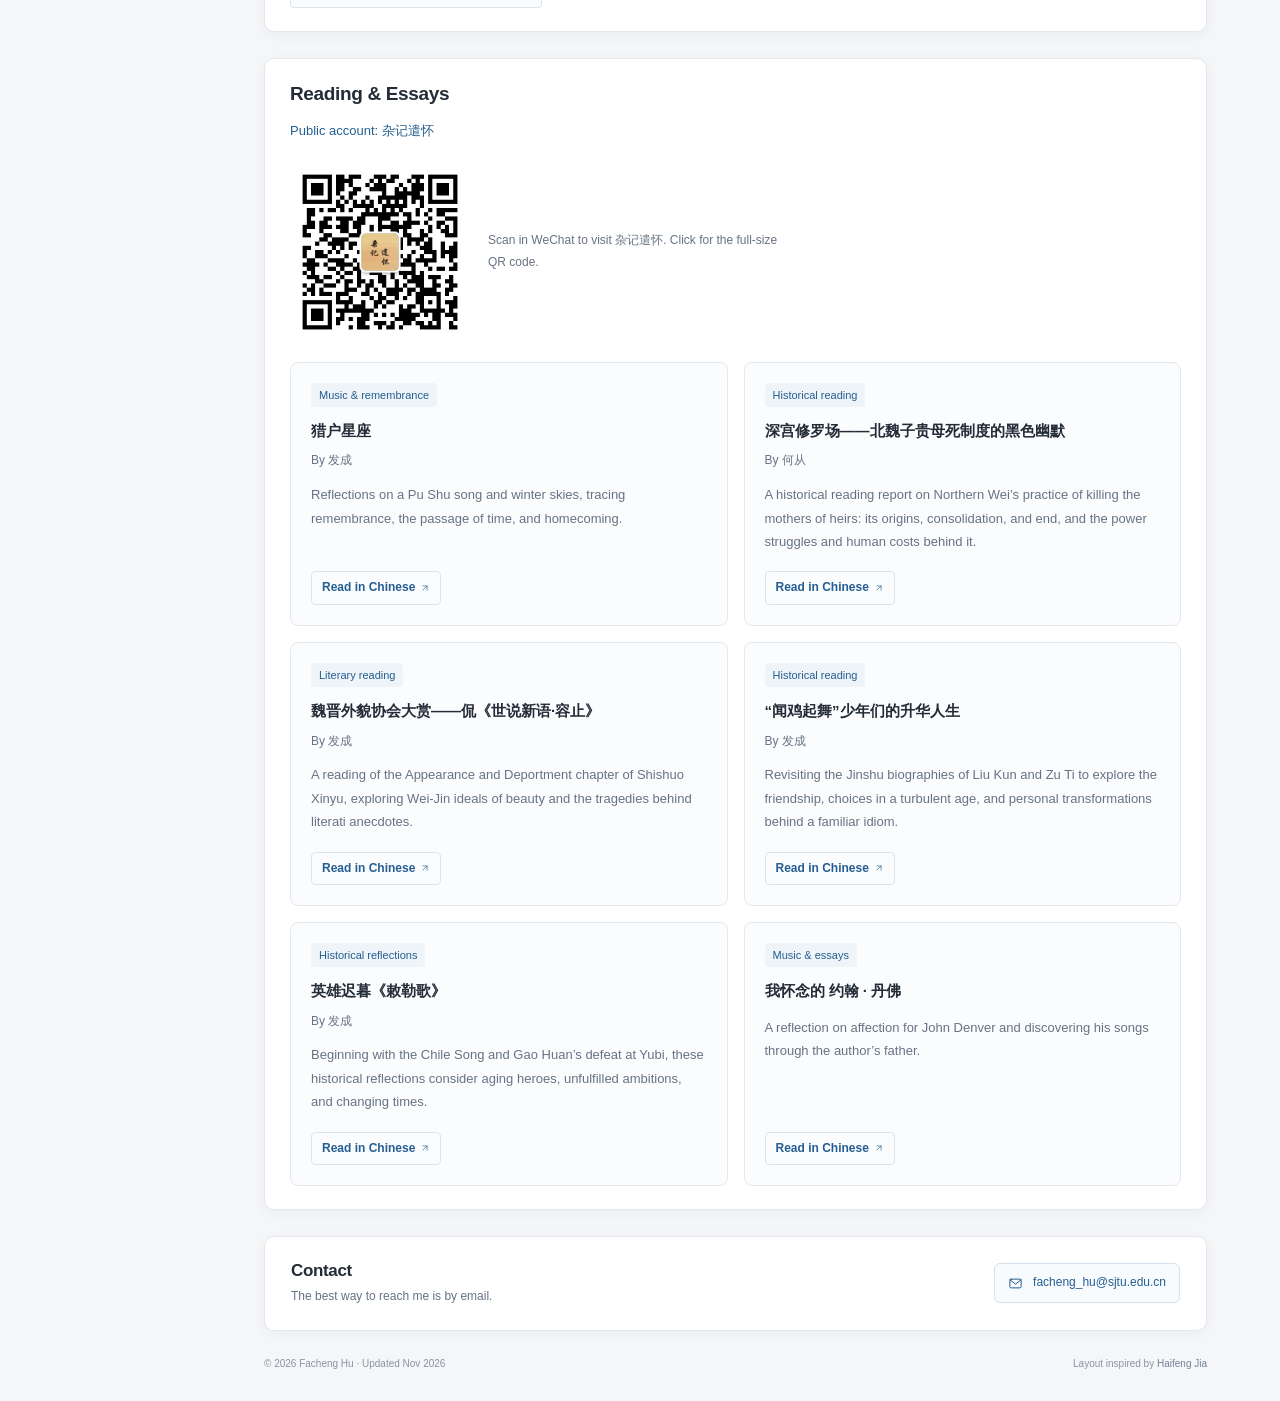
==== commit 252e7e34: "Illustrate the FastSET journal entry with its Pareto figure" ====
--- a/index.html
+++ b/index.html
@@ -88,8 +88,8 @@
           <div class="filters js-only" role="group" aria-label="Filter publications by year"><button type="button" class="filter" data-filter="all" aria-pressed="true"><span data-lang="en" lang="en">All</span><span data-lang="zh" lang="zh-CN">全部</span></button><button type="button" class="filter" data-filter="2026" aria-pressed="false">2026</button><button type="button" class="filter" data-filter="2025" aria-pressed="false">2025</button><button type="button" class="filter" data-filter="2024" aria-pressed="false">2024</button></div>
         </div>
         <p class="sr-only" id="filter-status" role="status" aria-live="polite"></p>
-        <div class="publication-list"><article class="publication-card card text-only" data-year="2026" id="paper-fastset-journal">
-      <div class="pub-content">
+        <div class="publication-list"><article class="publication-card card has-figure" data-year="2026" id="paper-fastset-journal">
+      <figure class="pub-figure"><a class="figure-image" href="assets/images/fastset-journal-pareto.png" target="_blank" rel="noopener noreferrer"><img loading="lazy" src="assets/images/fastset-journal-pareto.png" alt="Pareto comparison of adaptation time and BER for 40 FastSET splits, with the selected 8–64 split and the E2E reference. / 40 个 FastSET 切分的适应时间与 BER 帕累托比较，标出所选 8–64 切分及 E2E 参考点。" width="1050" height="551"></a><figcaption><span data-lang="en" lang="en">Performance–time trade-off across receiver splits.</span><span data-lang="zh" lang="zh-CN">不同接收机切分的性能与时间权衡。</span></figcaption></figure><div class="pub-content">
         <div class="pub-meta">TMC · Submitted 2026</div>
         <h3 class="pub-title"><a class="" href="assets/papers/fastset-journal.pdf" target="_blank" rel="noopener noreferrer">FastSET: Fast Sequential Retraining for Online Adaptation of Neural Receivers via Physics-Guided Decomposition</a></h3>
         <p class="pub-authors">Shuo Wang<sup>*</sup>, <strong>Facheng Hu</strong><sup>*</sup>, Hongzi Zhu, Yibo Pi, Xudong Wang</p>
